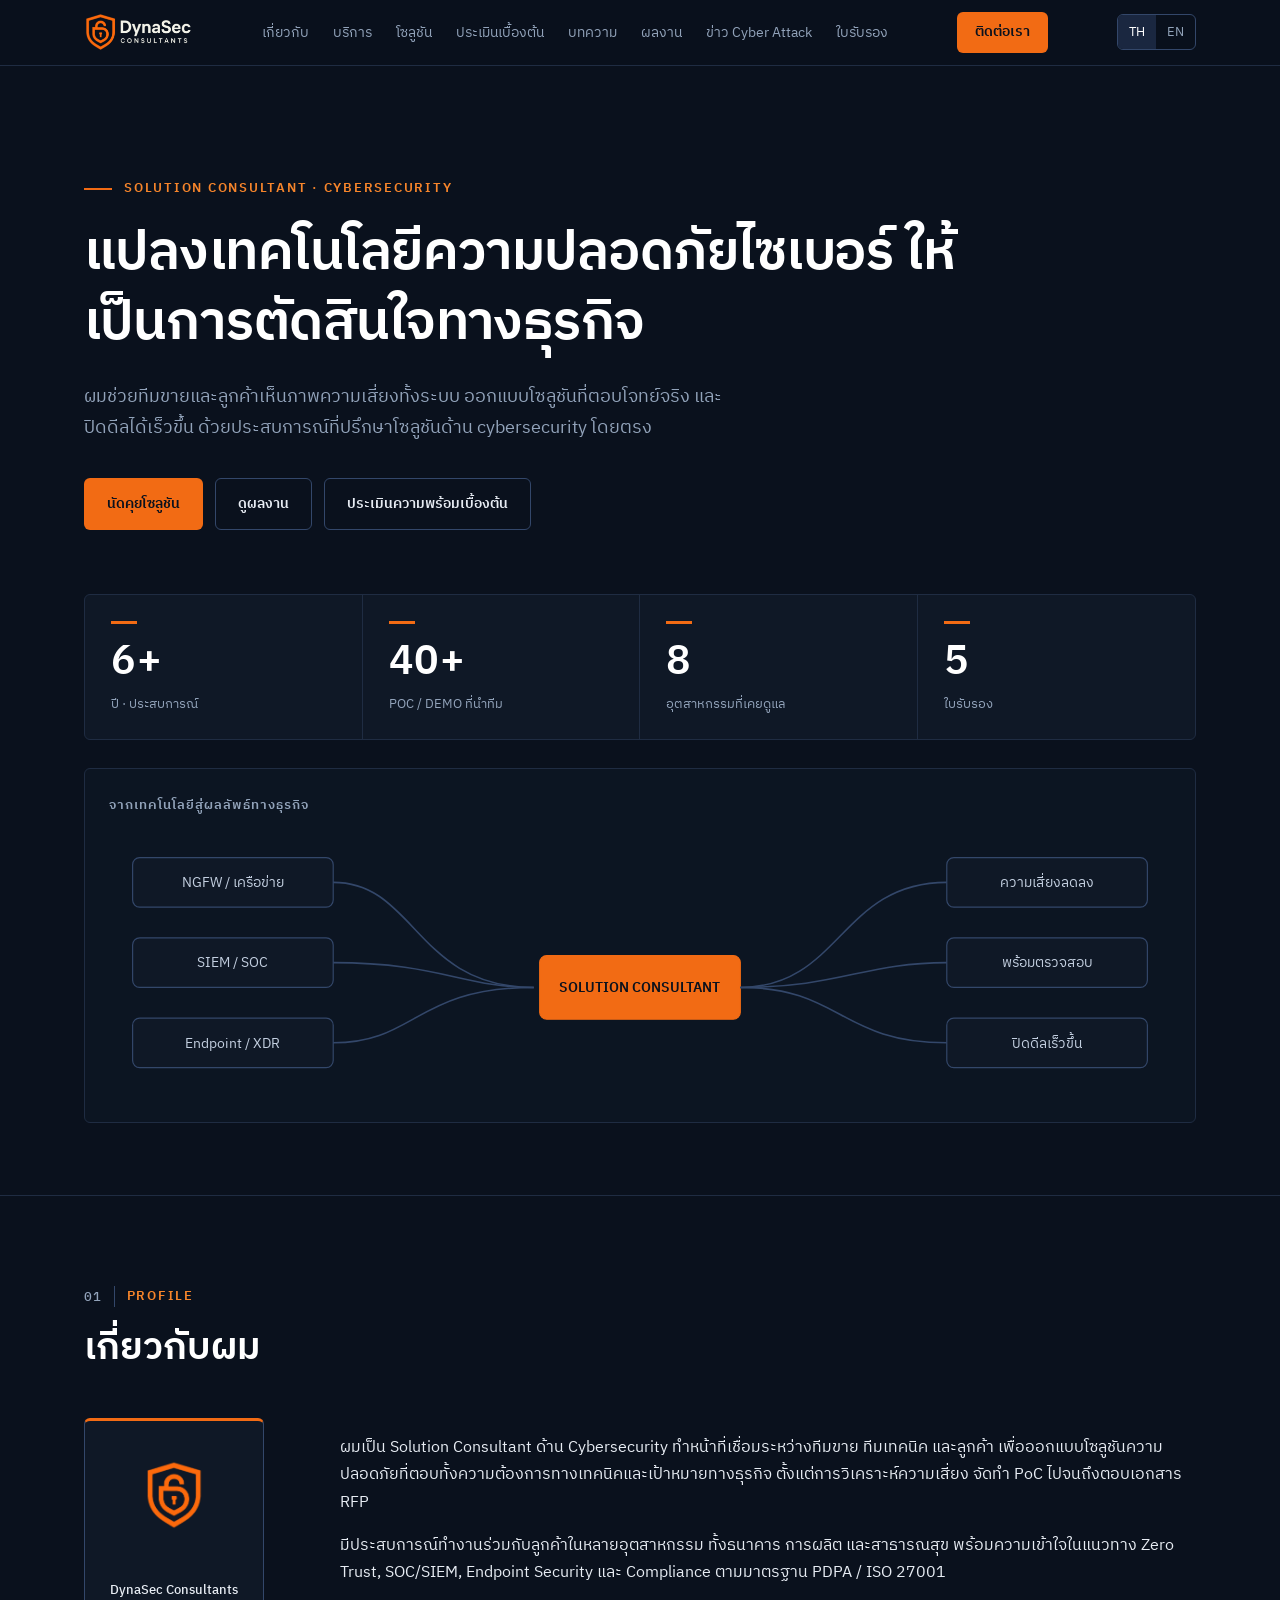
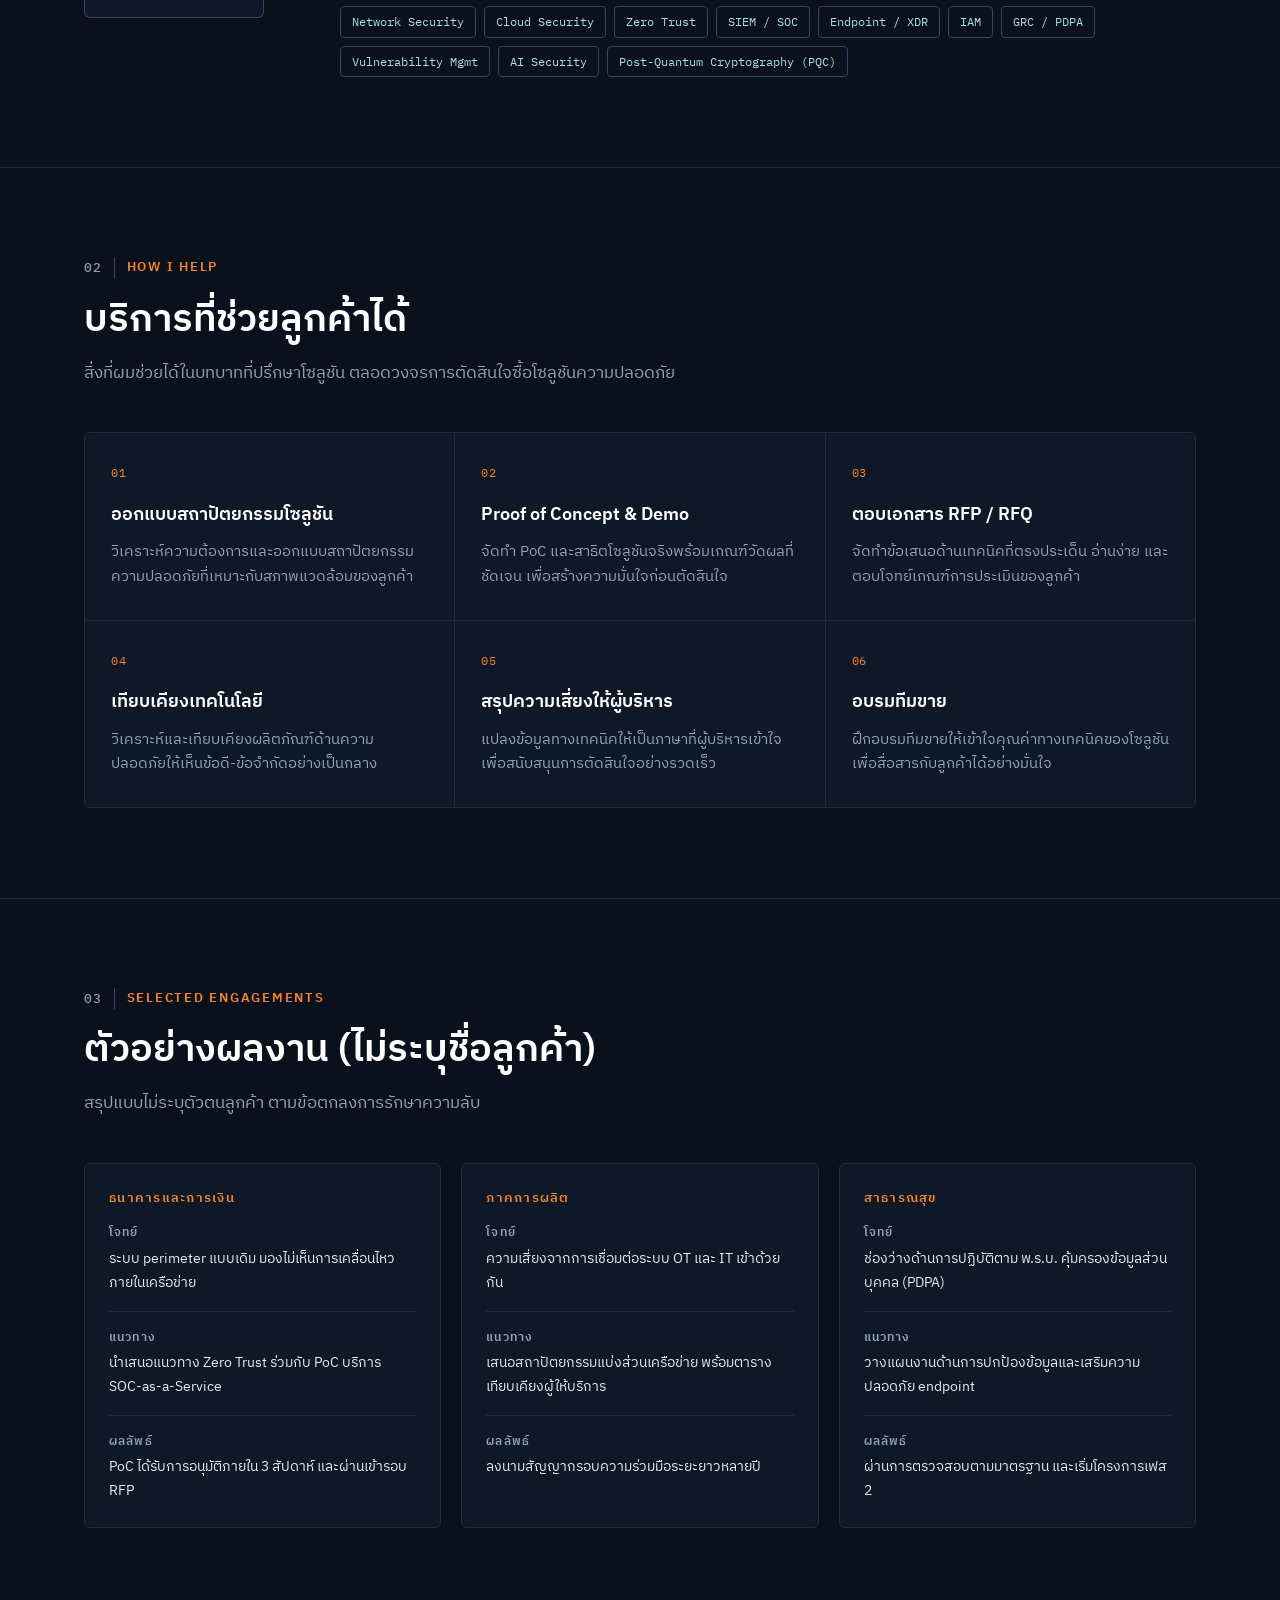
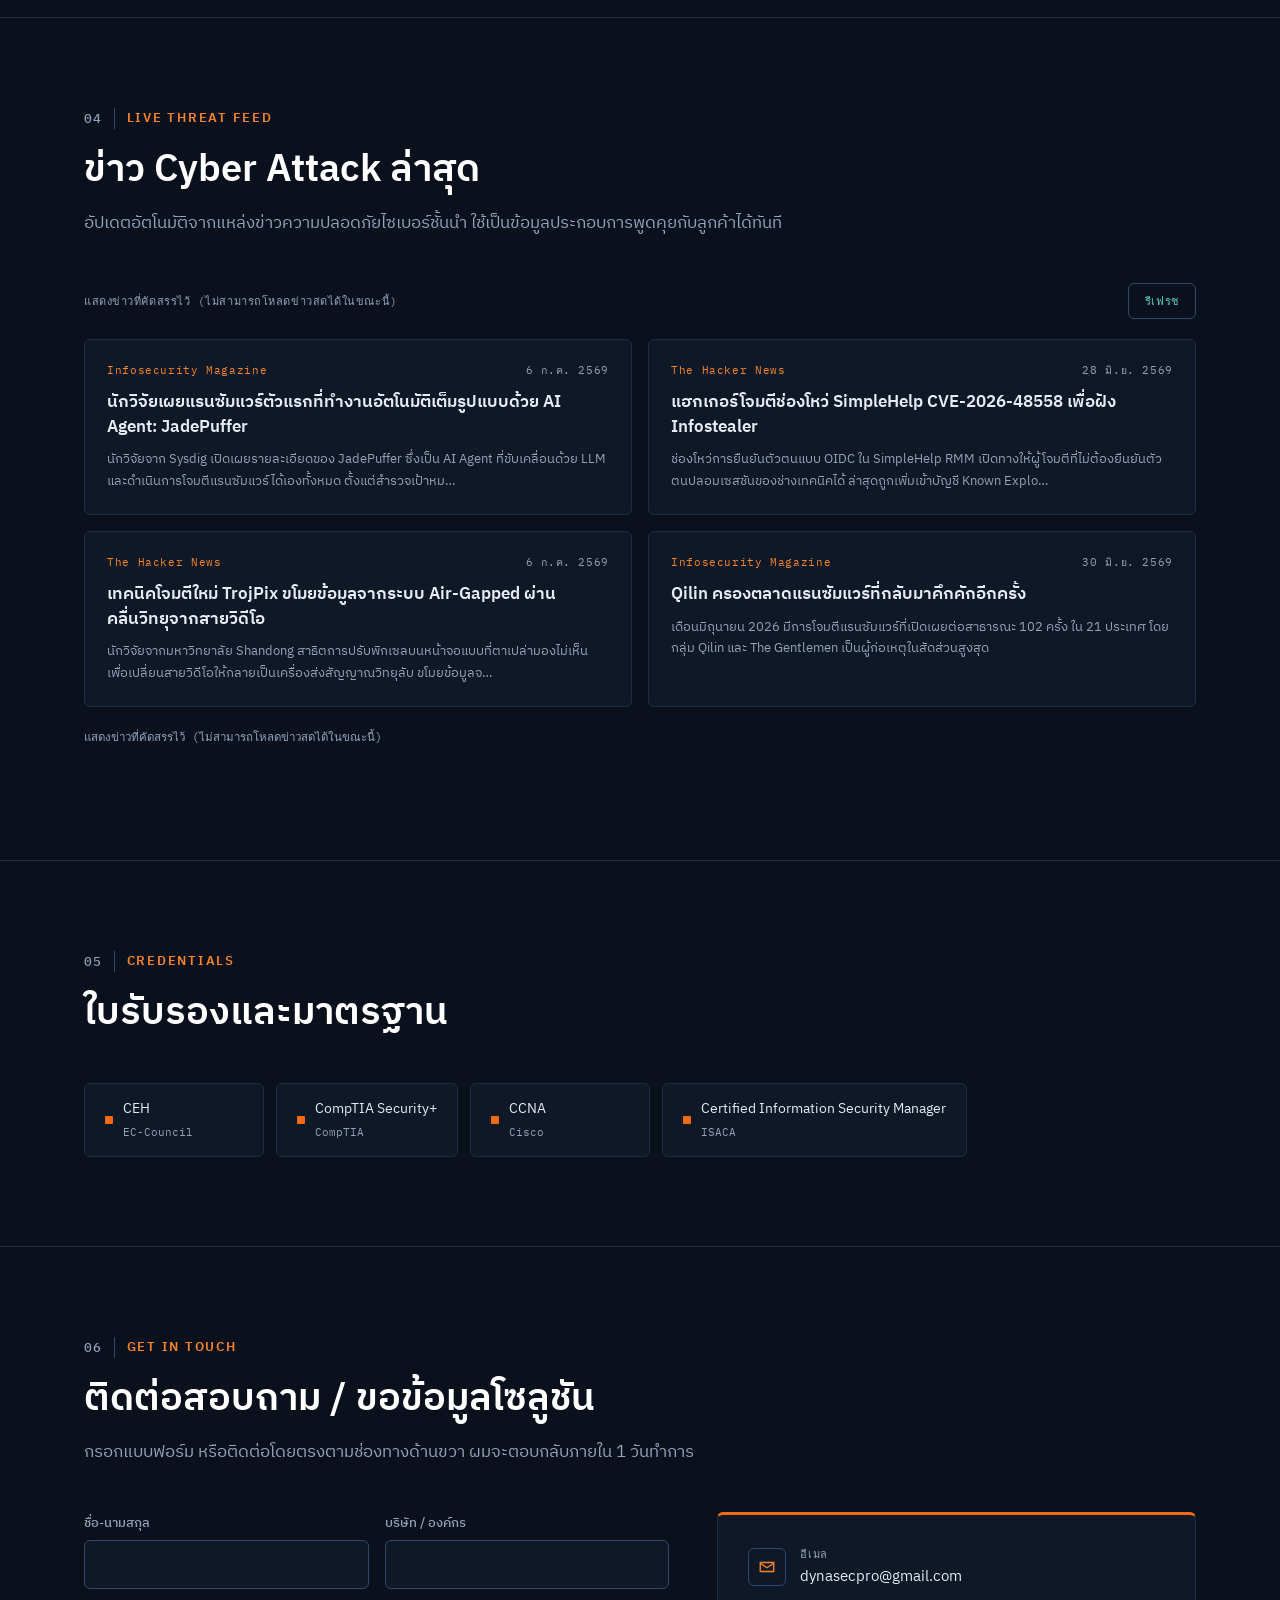
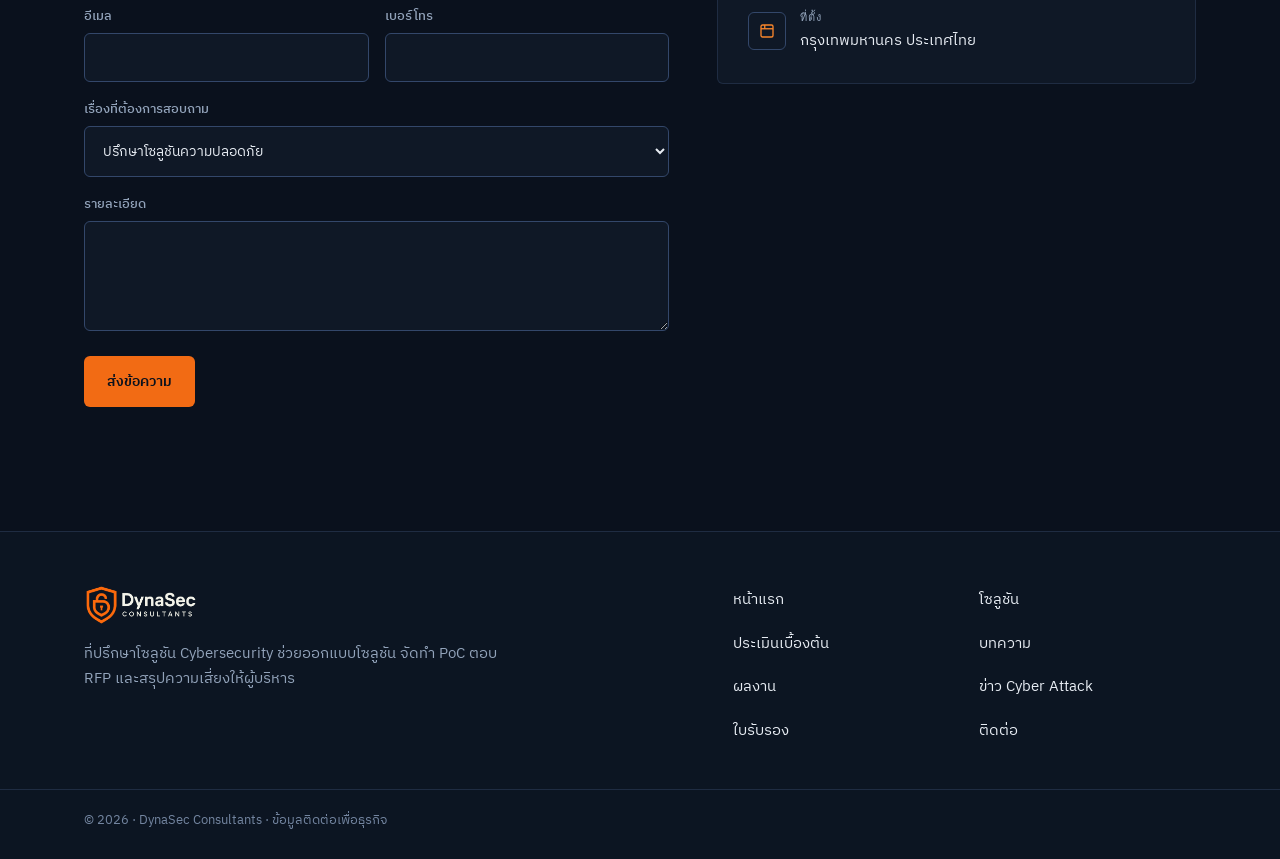
==== index.html @ 9d5ea5f2 "Design v2: restrained corporate look, IBM Plex type, structured footer, accessibility Co-Authored-By" ====
<!DOCTYPE html>
<html lang="th">
<head>
<meta charset="UTF-8">
<meta name="viewport" content="width=device-width, initial-scale=1.0">
<title>DynaSec Consultants · ที่ปรึกษาโซลูชัน Cybersecurity</title>
<meta name="description" content="ที่ปรึกษาโซลูชัน Cybersecurity ช่วยออกแบบโซลูชัน จัดทำ PoC ตอบ RFP และสรุปความเสี่ยงให้ผู้บริหาร พร้อมบทความและข่าวภัยคุกคามไซเบอร์ล่าสุด">
<meta name="google-site-verification" content="XmnTReE6u66Yyf2H8iPxOpdasmHxMQ3dCB_v-ennzVU" />
<link rel="canonical" href="https://www.dynasec.pro/">
<meta name="robots" content="index, follow, max-image-preview:large">
<meta property="og:site_name" content="DynaSec Consultants">
<meta property="og:type" content="website">
<meta property="og:title" content="DynaSec Consultants · ที่ปรึกษาโซลูชัน Cybersecurity">
<meta property="og:description" content="ที่ปรึกษาโซลูชัน Cybersecurity ช่วยออกแบบโซลูชัน จัดทำ PoC ตอบ RFP และสรุปความเสี่ยงให้ผู้บริหาร พร้อมบทความและข่าวภัยคุกคามไซเบอร์ล่าสุด">
<meta property="og:url" content="https://www.dynasec.pro/">
<meta property="og:image" content="https://www.dynasec.pro/assets/og-default.png">
<meta name="twitter:card" content="summary_large_image">
<link rel="icon" href="/favicon.ico" sizes="48x48">
<link rel="icon" href="/assets/icon-192.png" type="image/png" sizes="192x192">
<link rel="icon" href="/assets/icon-32.png" type="image/png" sizes="32x32">
<link rel="apple-touch-icon" href="/apple-touch-icon.png">
<link rel="preconnect" href="https://fonts.googleapis.com">
<link rel="preconnect" href="https://fonts.gstatic.com" crossorigin>
<link href="https://fonts.googleapis.com/css2?family=IBM+Plex+Sans+Thai:wght@400;500;600&family=IBM+Plex+Sans:wght@400;500;600&family=IBM+Plex+Mono:wght@400;500&display=swap" rel="stylesheet">
<style>
  :root{
    --bg:#0B1220;
    --panel:#121B2E;
    --panel-2:#0F1626;
    --line:#24344D;
    --text:#E8EEF5;
    --muted:#8CA0B8;
    --amber:#FFB020;
    --teal:#4FD1C5;
    --radius:10px;
    --maxw:1120px;
  }
  *{box-sizing:border-box;}
  html{scroll-behavior:smooth;}
  body{
    margin:0;
    background:var(--bg);
    color:var(--text);
    font-family:'Inter','Noto Sans Thai',sans-serif;
    line-height:1.6;
    -webkit-font-smoothing:antialiased;
  }
  h1,h2,h3,.display{
    font-family:'Space Grotesk','Noto Sans Thai',sans-serif;
    font-weight:600;
    letter-spacing:-0.01em;
    margin:0;
  }
  .mono{
    font-family:'IBM Plex Mono',monospace;
    letter-spacing:0.02em;
  }
  a{color:inherit;text-decoration:none;}
  :focus-visible{outline:2px solid var(--teal);outline-offset:3px;}
  img{max-width:100%;display:block;}

  .wrap{max-width:var(--maxw);margin:0 auto;padding:0 24px;}

  /* ---------- Header ---------- */
  header{
    position:sticky;top:0;z-index:50;
    background:rgba(11,18,32,0.85);
    backdrop-filter:blur(10px);
    border-bottom:1px solid var(--line);
  }
  .nav{
    display:flex;align-items:center;justify-content:space-between;
    padding:16px 24px;max-width:var(--maxw);margin:0 auto;
  }
  .brand{display:flex;align-items:center;gap:10px;font-size:15px;font-weight:600;}
  .brand img{height:44px;width:auto;display:block;}
  .brand-mark{
    width:28px;height:28px;border:1px solid var(--teal);border-radius:4px;
    display:flex;align-items:center;justify-content:center;
    color:var(--teal);font-family:'IBM Plex Mono',monospace;font-size:12px;
  }
  nav.links{display:flex;gap:28px;font-size:14px;color:var(--muted);}
  nav.links a:hover{color:var(--text);}
  .nav-right{display:flex;align-items:center;gap:16px;}
  .lang-toggle{
    display:flex;border:1px solid var(--line);border-radius:6px;overflow:hidden;
    font-family:'IBM Plex Mono',monospace;font-size:12px;
  }
  .lang-toggle button{
    background:transparent;border:none;color:var(--muted);padding:6px 10px;cursor:pointer;
  }
  .lang-toggle button.active{background:var(--panel);color:var(--teal);}
  .menu-btn{display:none;background:none;border:1px solid var(--line);border-radius:6px;color:var(--text);padding:6px 10px;cursor:pointer;}

  @media (max-width:760px){
    nav.links{display:none;}
    .menu-btn{display:inline-block;}
  }

  /* ---------- Hero ---------- */
  .hero{
    padding:88px 0 60px;
    border-bottom:1px solid var(--line);
    position:relative;
    overflow:hidden;
  }
  .eyebrow{
    font-family:'IBM Plex Mono',monospace;
    font-size:12px;color:var(--teal);
    letter-spacing:0.12em;
    display:flex;align-items:center;gap:8px;
    margin-bottom:18px;
  }
  .eyebrow::before{
    content:'';width:8px;height:8px;border-radius:50%;background:var(--teal);
    box-shadow:0 0 0 4px rgba(79,209,197,0.15);
  }
  .hero h1{
    font-size:clamp(30px,4.4vw,50px);
    line-height:1.15;
    max-width:820px;
  }
  .hero p.sub{
    color:var(--muted);
    max-width:620px;
    margin-top:20px;
    font-size:16px;
  }
  .hero-cta{display:flex;gap:14px;margin-top:32px;flex-wrap:wrap;}
  .btn{
    display:inline-flex;align-items:center;gap:8px;
    padding:12px 20px;border-radius:8px;font-size:14px;font-weight:600;
    cursor:pointer;border:1px solid transparent;transition:transform .15s ease, opacity .15s ease;
  }
  .btn:hover{transform:translateY(-1px);}
  .btn-primary{background:var(--amber);color:#1a1206;}
  .btn-primary:hover{opacity:0.92;}
  .btn-ghost{border:1px solid var(--line);color:var(--text);}
  .btn-ghost:hover{border-color:var(--teal);color:var(--teal);}

  /* stat readout row */
  .readout{
    display:grid;grid-template-columns:repeat(4,1fr);
    border:1px solid var(--line);border-radius:var(--radius);
    margin-top:56px;overflow:hidden;
    background:linear-gradient(180deg,var(--panel),var(--panel-2));
  }
  .readout .cell{
    padding:18px 20px;border-right:1px solid var(--line);
  }
  .readout .cell:last-child{border-right:none;}
  .readout .cell .val{
    font-family:'IBM Plex Mono',monospace;font-size:22px;color:var(--teal);font-weight:500;
  }
  .readout .cell .lbl{
    font-family:'IBM Plex Mono',monospace;font-size:11px;color:var(--muted);
    letter-spacing:0.08em;margin-top:4px;
  }
  @media (max-width:700px){
    .readout{grid-template-columns:repeat(2,1fr);}
    .readout .cell:nth-child(2){border-right:none;}
  }

  /* bridge diagram */
  .diagram{
    margin-top:64px;border:1px solid var(--line);border-radius:var(--radius);
    background:var(--panel-2);padding:28px 20px;
  }
  .diagram-title{
    font-family:'IBM Plex Mono',monospace;font-size:11px;color:var(--muted);
    letter-spacing:0.1em;margin-bottom:18px;
  }
  svg.bridge{width:100%;height:auto;display:block;}
  .node-label{font-family:'IBM Plex Mono',monospace;font-size:10.5px;fill:var(--muted);}
  .node-label.center{fill:#1a1206;font-weight:600;}
  .node-box{fill:var(--panel);stroke:var(--line);stroke-width:1;rx:6;}
  .node-box.center{fill:var(--amber);stroke:var(--amber);}
  .link-line{stroke:var(--line);stroke-width:1.4;fill:none;}
  .pulse-path{stroke:none;fill:none;}
  .pulse-dot{fill:var(--teal);}
  @media (prefers-reduced-motion: reduce){
    .pulse-dot{display:none;}
  }

  /* ---------- Sections ---------- */
  section{padding:80px 0;border-bottom:1px solid var(--line);}
  .section-head{margin-bottom:44px;max-width:640px;}
  .section-head .eyebrow{margin-bottom:10px;}
  .section-head h2{font-size:clamp(24px,3vw,32px);}
  .section-head p{color:var(--muted);margin-top:12px;font-size:15px;}

  /* about */
  .about-grid{display:grid;grid-template-columns:200px 1fr;gap:48px;align-items:start;}
  .avatar{
    width:160px;height:160px;border-radius:12px;border:1px solid var(--line);
    background:var(--panel);display:flex;align-items:center;justify-content:center;
    font-family:'IBM Plex Mono',monospace;color:var(--teal);font-size:13px;text-align:center;
  }
  .tags{display:flex;flex-wrap:wrap;gap:8px;margin-top:20px;}
  .tag{
    font-family:'IBM Plex Mono',monospace;font-size:11.5px;color:var(--teal);
    border:1px solid var(--line);border-radius:20px;padding:5px 12px;
  }
  @media (max-width:700px){.about-grid{grid-template-columns:1fr;}}

  /* services */
  .services-grid{display:grid;grid-template-columns:repeat(3,1fr);gap:1px;border:1px solid var(--line);border-radius:var(--radius);overflow:hidden;background:var(--line);}
  .service{background:var(--panel-2);padding:26px 22px;}
  .service .idx{font-family:'IBM Plex Mono',monospace;font-size:11px;color:var(--muted);margin-bottom:14px;}
  .service h3{font-size:16px;margin-bottom:8px;}
  .service p{color:var(--muted);font-size:14px;margin:0;}
  @media (max-width:900px){.services-grid{grid-template-columns:repeat(2,1fr);}}
  @media (max-width:600px){.services-grid{grid-template-columns:1fr;}}

  /* case studies */
  .case-grid{display:grid;grid-template-columns:repeat(3,1fr);gap:20px;}
  .case-card{border:1px solid var(--line);border-radius:var(--radius);padding:24px;background:var(--panel);display:flex;flex-direction:column;gap:14px;}
  .case-card .industry{font-family:'IBM Plex Mono',monospace;font-size:11px;color:var(--amber);letter-spacing:0.08em;}
  .case-card .field{}
  .case-card .field .k{font-size:11px;color:var(--muted);text-transform:uppercase;letter-spacing:0.06em;margin-bottom:4px;}
  .case-card .field .v{font-size:14px;}
  .case-card hr{border:none;border-top:1px solid var(--line);margin:2px 0;}
  @media (max-width:900px){.case-grid{grid-template-columns:1fr;}}

  /* latest articles (prerendered from content/blog.json) */
  .latest-grid{display:grid;grid-template-columns:repeat(3,1fr);gap:20px;}
  .latest-card{position:relative;border:1px solid var(--line);border-radius:var(--radius);padding:24px;background:var(--panel);display:flex;flex-direction:column;gap:10px;}
  .latest-card:hover{border-color:var(--teal);}
  .latest-card time{font-family:'IBM Plex Mono',monospace;font-size:11px;color:var(--muted);}
  .latest-card h3{font-size:16px;line-height:1.4;}
  .latest-card .card-link::after{content:'';position:absolute;inset:0;}
  .latest-card p{color:var(--muted);font-size:13.5px;margin:0;}
  .latest-all{display:inline-block;margin-top:24px;font-family:'IBM Plex Mono',monospace;font-size:12px;color:var(--amber);}
  .lt-en{display:none;}
  html[lang="en"] .lt-th{display:none;}
  html[lang="en"] .latest-grid.lt-en{display:grid;}
  html[lang="en"] a.latest-all.lt-en{display:inline-block;}
  @media (max-width:900px){.latest-grid{grid-template-columns:1fr;}}

  /* cyber attack news */
  .news-meta{display:flex;align-items:center;justify-content:space-between;gap:12px;margin-bottom:20px;flex-wrap:wrap;}
  .news-updated{font-family:'IBM Plex Mono',monospace;font-size:11px;color:var(--muted);letter-spacing:0.05em;}
  .news-refresh{background:transparent;border:1px solid var(--line);color:var(--teal);border-radius:6px;padding:7px 14px;font-family:'IBM Plex Mono',monospace;font-size:11px;letter-spacing:0.06em;cursor:pointer;}
  .news-refresh:hover{border-color:var(--teal);}
  .news-grid{display:grid;grid-template-columns:repeat(2,1fr);gap:16px;}
  .news-card{border:1px solid var(--line);border-radius:var(--radius);padding:22px;background:var(--panel);display:flex;flex-direction:column;gap:10px;}
  .news-card .src{display:flex;align-items:baseline;justify-content:space-between;gap:10px;font-family:'IBM Plex Mono',monospace;font-size:10.5px;letter-spacing:0.06em;}
  .news-card .src .name{color:var(--amber);}
  .news-card .src .date{color:var(--muted);flex:none;}
  .news-card h3{font-size:15px;line-height:1.4;font-weight:600;}
  .news-card h3 a{color:var(--text);}
  .news-card h3 a:hover{color:var(--teal);}
  .news-card p{color:var(--muted);font-size:13px;margin:0;}
  .news-fallback-note{grid-column:1 / -1;font-family:'IBM Plex Mono',monospace;font-size:11.5px;color:var(--muted);padding-top:4px;}
  @media (max-width:700px){.news-grid{grid-template-columns:1fr;}}
  .news-pager{display:flex;gap:8px;justify-content:center;margin-top:24px;flex-wrap:wrap;}
  .news-page-btn{
    font-family:'IBM Plex Mono',monospace;font-size:12px;color:var(--muted);
    background:transparent;border:1px solid var(--line);border-radius:6px;
    width:32px;height:32px;cursor:pointer;
  }
  .news-page-btn:hover{border-color:var(--teal);color:var(--teal);}
  .news-page-btn.active{background:var(--amber);color:#1a1206;border-color:var(--amber);font-weight:600;}

  /* certifications */
  .cert-row{display:flex;flex-wrap:wrap;gap:12px;}
  .cert{
    display:flex;align-items:center;gap:10px;border:1px solid var(--line);border-radius:8px;
    padding:12px 16px;background:var(--panel);min-width:180px;
  }
  .cert .dot{width:8px;height:8px;border-radius:50%;background:var(--teal);flex:none;}
  .cert .name{font-size:13.5px;}
  .cert .name small{display:block;color:var(--muted);font-size:11px;font-family:'IBM Plex Mono',monospace;margin-top:2px;}

  /* contact */
  .contact-grid{display:grid;grid-template-columns:1.1fr 0.9fr;gap:48px;}
  form{display:flex;flex-direction:column;gap:16px;}
  .field-row{display:grid;grid-template-columns:1fr 1fr;gap:16px;}
  label{font-size:12.5px;color:var(--muted);margin-bottom:6px;display:block;font-family:'IBM Plex Mono',monospace;letter-spacing:0.04em;}
  input,select,textarea{
    width:100%;background:var(--panel);border:1px solid var(--line);border-radius:8px;
    color:var(--text);padding:11px 12px;font-family:'Inter','Noto Sans Thai',sans-serif;font-size:14px;
  }
  textarea{resize:vertical;min-height:110px;}
  input:focus,select:focus,textarea:focus{border-color:var(--teal);}
  .form-status{font-size:13px;color:var(--teal);min-height:18px;font-family:'IBM Plex Mono',monospace;}

  .direct-box{border:1px solid var(--line);border-radius:var(--radius);padding:26px;background:var(--panel);display:flex;flex-direction:column;gap:18px;}
  .direct-item{display:flex;align-items:center;gap:14px;}
  .direct-item .ic{
    width:38px;height:38px;border-radius:8px;border:1px solid var(--line);
    display:flex;align-items:center;justify-content:center;color:var(--teal);flex:none;
  }
  .direct-item .txt .k{font-size:11px;color:var(--muted);font-family:'IBM Plex Mono',monospace;letter-spacing:0.06em;}
  .direct-item .txt .v{font-size:14.5px;margin-top:2px;}
  @media (max-width:800px){.contact-grid{grid-template-columns:1fr;}.field-row{grid-template-columns:1fr;}}

  footer{padding:32px 0;text-align:center;color:var(--muted);font-size:13px;font-family:'IBM Plex Mono',monospace;}
</style>
<link rel="stylesheet" href="/assets/modern.css">
<script src="/assets/modern.js" defer></script>
<!--ssr:jsonld--><!--/ssr:jsonld-->
</head>
<body>

<header>
  <div class="nav">
    <a class="brand" href="/" aria-label="DynaSec Consultants"><img src="/assets/logo-full.png" alt="DynaSec Consultants" width="120" height="44"></a>
    <nav class="links">
      <a href="#about" data-i18n="navAbout">เกี่ยวกับ</a>
      <a href="#services" data-i18n="navServices">บริการ</a>
      <a href="solutions.html" data-i18n="navSolutions">โซลูชัน</a>
      <a href="/assessment.html" data-i18n="navAssessment">ประเมินเบื้องต้น</a>
      <a href="/blog" data-i18n="navBlog">บทความ</a>
      <a href="#cases" data-i18n="navCases">ผลงาน</a>
      <a href="#news" data-i18n="navNews">ข่าว Cyber Attack</a>
      <a href="#certs" data-i18n="navCerts">ใบรับรอง</a>
      <a href="#contact" data-i18n="navContact">ติดต่อ</a>
    </nav>
    <div class="nav-right">
      <div class="lang-toggle">
        <button id="btn-th" onclick="setLang('th')" class="active">TH</button>
        <button id="btn-en" onclick="setLang('en')">EN</button>
      </div>
    </div>
  </div>
</header>

<main>
<section class="hero">
  <div class="wrap">
    <div class="eyebrow" data-i18n="heroEyebrow">SOLUTION CONSULTANT · CYBERSECURITY</div>
    <h1 data-i18n="heroTitle">แปลงเทคโนโลยีความปลอดภัยไซเบอร์ ให้เป็นการตัดสินใจทางธุรกิจ</h1>
    <p class="sub" data-i18n="heroSub">ผมช่วยทีมขายและลูกค้าเห็นภาพความเสี่ยงทั้งระบบ ออกแบบโซลูชันที่ตอบโจทย์จริง และปิดดีลได้เร็วขึ้น ด้วยประสบการณ์ที่ปรึกษาโซลูชันด้าน cybersecurity โดยตรง</p>
    <div class="hero-cta">
      <a href="#contact" class="btn btn-primary" data-i18n="ctaPrimary">นัดคุยโซลูชัน</a>
      <a href="#cases" class="btn btn-ghost" data-i18n="ctaGhost">ดูผลงาน</a>
      <a href="/assessment.html" class="btn btn-ghost" data-i18n="ctaAssess">ประเมินความพร้อมเบื้องต้น</a>
    </div>

    <div class="readout">
      <div class="cell"><div class="val mono">6+</div><div class="lbl" data-i18n="stat1">YEARS · EXPERIENCE</div></div>
      <div class="cell"><div class="val mono">40+</div><div class="lbl" data-i18n="stat2">POC / DEMO LED</div></div>
      <div class="cell"><div class="val mono">8</div><div class="lbl" data-i18n="stat3">INDUSTRIES COVERED</div></div>
      <div class="cell"><div class="val mono">5</div><div class="lbl" data-i18n="stat4">CERTIFICATIONS</div></div>
    </div>

    <div class="diagram">
      <div class="diagram-title" data-i18n="diagramTitle">From technology to business outcomes</div>
      <svg class="bridge" viewBox="0 0 900 222" xmlns="http://www.w3.org/2000/svg">
        <!-- left nodes -->
        <g>
          <rect class="node-box" x="20" y="20" width="170" height="42" rx="6"></rect>
          <text class="node-label" x="105" y="45" text-anchor="middle" data-i18n="nodeL1">NGFW / Network</text>

          <rect class="node-box" x="20" y="88" width="170" height="42" rx="6"></rect>
          <text class="node-label" x="105" y="113" text-anchor="middle" data-i18n="nodeL2">SIEM / SOC</text>

          <rect class="node-box" x="20" y="156" width="170" height="42" rx="6"></rect>
          <text class="node-label" x="105" y="181" text-anchor="middle" data-i18n="nodeL3">Endpoint / XDR</text>

          <rect class="node-box" x="20" y="224" width="170" height="12" rx="6" style="display:none"></rect>
        </g>

        <!-- connecting lines to center -->
        <path class="link-line" d="M190,41 C260,41 260,130 360,130"></path>
        <path class="link-line" d="M190,109 C280,109 300,130 360,130"></path>
        <path class="link-line" d="M190,177 C260,177 260,130 360,130"></path>

        <!-- center node -->
        <rect class="node-box center" x="365" y="103" width="170" height="54" rx="8"></rect>
        <text class="node-label center" x="450" y="134" text-anchor="middle" font-weight="600" data-i18n="nodeCenter">SOLUTION CONSULTANT</text>

        <!-- connecting lines to right -->
        <path class="link-line" d="M535,130 C620,130 620,41 710,41"></path>
        <path class="link-line" d="M535,130 C620,130 640,109 710,109"></path>
        <path class="link-line" d="M535,130 C620,130 620,177 710,177"></path>

        <!-- right nodes -->
        <g>
          <rect class="node-box" x="710" y="20" width="170" height="42" rx="6"></rect>
          <text class="node-label" x="795" y="45" text-anchor="middle" data-i18n="nodeR1">Risk Reduced</text>

          <rect class="node-box" x="710" y="88" width="170" height="42" rx="6"></rect>
          <text class="node-label" x="795" y="113" text-anchor="middle" data-i18n="nodeR2">Compliance Ready</text>

          <rect class="node-box" x="710" y="156" width="170" height="42" rx="6"></rect>
          <text class="node-label" x="795" y="181" text-anchor="middle" data-i18n="nodeR3">Faster Deal Close</text>
        </g>

        <!-- animated pulse dot travelling left -> center -> right -->
        <circle class="pulse-dot" r="4">
          <animateMotion dur="4.5s" repeatCount="indefinite"
            path="M190,109 C280,109 300,130 360,130 L535,130 C620,130 640,109 710,109" />
        </circle>
      </svg>
    </div>
  </div>
</section>

<section id="about">
  <div class="wrap">
    <div class="section-head">
      <div class="eyebrow" data-i18n="aboutEyebrow">PROFILE</div>
      <h2 data-i18n="aboutTitle">เกี่ยวกับผม</h2>
    </div>
    <div class="about-grid">
      <div class="avatar" id="about-avatar"><!--ssr:avatar-->Anurak<br>Solution Consultant<!--/ssr:avatar--></div>
      <div>
        <p id="about-bio1"><!--ssr:bio1-->ผมเป็น Solution Consultant ด้าน Cybersecurity ทำหน้าที่เชื่อมระหว่างทีมขาย ทีมเทคนิค และลูกค้า เพื่อออกแบบโซลูชันความปลอดภัยที่ตอบทั้งความต้องการทางเทคนิคและเป้าหมายทางธุรกิจ ตั้งแต่การวิเคราะห์ความเสี่ยง จัดทำ PoC ไปจนถึงตอบเอกสาร RFP<!--/ssr:bio1--></p>
        <p id="about-bio2" style="margin-top:14px;"><!--ssr:bio2-->มีประสบการณ์ทำงานร่วมกับลูกค้าในหลายอุตสาหกรรม ทั้งธนาคาร การผลิต และสาธารณสุข พร้อมความเข้าใจในแนวทาง Zero Trust, SOC/SIEM, Endpoint Security และ Compliance ตามมาตรฐาน PDPA / ISO 27001<!--/ssr:bio2--></p>
        <div class="tags" id="about-tags"><!--ssr:tags-->
          <span class="tag">Network Security</span>
          <span class="tag">Cloud Security</span>
          <span class="tag">Zero Trust</span>
          <span class="tag">SIEM / SOC</span>
          <span class="tag">Endpoint / XDR</span>
          <span class="tag">IAM</span>
          <span class="tag">GRC / PDPA</span>
          <span class="tag">Vulnerability Mgmt</span><!--/ssr:tags-->
        </div>
      </div>
    </div>
  </div>
</section>

<section id="services">
  <div class="wrap">
    <div class="section-head">
      <div class="eyebrow" data-i18n="servicesEyebrow">HOW I HELP</div>
      <h2 data-i18n="servicesTitle">บริการที่ช่วยลูกค้าได้</h2>
      <p data-i18n="servicesSub">สิ่งที่ผมช่วยได้ในบทบาทที่ปรึกษาโซลูชัน ตลอดวงจรการตัดสินใจซื้อโซลูชันความปลอดภัย</p>
    </div>
    <div class="services-grid">
      <div class="service">
        <div class="idx mono">01</div>
        <h3 data-i18n="svc1Title">ออกแบบสถาปัตยกรรมโซลูชัน</h3>
        <p data-i18n="svc1Body">วิเคราะห์ความต้องการและออกแบบสถาปัตยกรรมความปลอดภัยที่เหมาะกับสภาพแวดล้อมของลูกค้า</p>
      </div>
      <div class="service">
        <div class="idx mono">02</div>
        <h3 data-i18n="svc2Title">Proof of Concept &amp; Demo</h3>
        <p data-i18n="svc2Body">จัดทำ PoC และสาธิตโซลูชันจริงพร้อมเกณฑ์วัดผลที่ชัดเจน เพื่อสร้างความมั่นใจก่อนตัดสินใจ</p>
      </div>
      <div class="service">
        <div class="idx mono">03</div>
        <h3 data-i18n="svc3Title">ตอบเอกสาร RFP / RFQ</h3>
        <p data-i18n="svc3Body">จัดทำข้อเสนอด้านเทคนิคที่ตรงประเด็น อ่านง่าย และตอบโจทย์เกณฑ์การประเมินของลูกค้า</p>
      </div>
      <div class="service">
        <div class="idx mono">04</div>
        <h3 data-i18n="svc4Title">เทียบเคียงเทคโนโลยี</h3>
        <p data-i18n="svc4Body">วิเคราะห์และเทียบเคียงผลิตภัณฑ์ด้านความปลอดภัยให้เห็นข้อดี-ข้อจำกัดอย่างเป็นกลาง</p>
      </div>
      <div class="service">
        <div class="idx mono">05</div>
        <h3 data-i18n="svc5Title">สรุปความเสี่ยงให้ผู้บริหาร</h3>
        <p data-i18n="svc5Body">แปลงข้อมูลทางเทคนิคให้เป็นภาษาที่ผู้บริหารเข้าใจ เพื่อสนับสนุนการตัดสินใจอย่างรวดเร็ว</p>
      </div>
      <div class="service">
        <div class="idx mono">06</div>
        <h3 data-i18n="svc6Title">อบรมทีมขาย</h3>
        <p data-i18n="svc6Body">ฝึกอบรมทีมขายให้เข้าใจคุณค่าทางเทคนิคของโซลูชัน เพื่อสื่อสารกับลูกค้าได้อย่างมั่นใจ</p>
      </div>
    </div>
  </div>
</section>

<section id="cases">
  <div class="wrap">
    <div class="section-head">
      <div class="eyebrow" data-i18n="casesEyebrow">SELECTED ENGAGEMENTS</div>
      <h2 data-i18n="casesTitle">ตัวอย่างผลงาน (ไม่ระบุชื่อลูกค้า)</h2>
      <p data-i18n="casesSub">สรุปแบบไม่ระบุตัวตนลูกค้า ตามข้อตกลงการรักษาความลับ</p>
    </div>
    <div class="case-grid" id="case-grid"><!--ssr:cases--><!--/ssr:cases--></div>
  </div>
</section>

<section id="latest" hidden>
  <div class="wrap">
    <div class="section-head">
      <div class="eyebrow" data-i18n="latestEyebrow">LATEST ARTICLES</div>
      <h2 data-i18n="latestTitle">บทความล่าสุดด้าน Cybersecurity</h2>
      <p data-i18n="latestSub">ความรู้และแนวทางปฏิบัติที่เขียนให้เข้าใจง่าย ทั้งสำหรับทีมเทคนิคและผู้บริหาร</p>
    </div>
    <div class="latest-grid lt-th"><!--ssr:latest-th--><!--/ssr:latest-th--></div>
    <div class="latest-grid lt-en"><!--ssr:latest-en--><!--/ssr:latest-en--></div>
    <a class="latest-all lt-th" href="/blog">ดูบทความทั้งหมด →</a>
    <a class="latest-all lt-en" href="/en/blog">See all articles →</a>
  </div>
</section>

<section id="news">
  <div class="wrap">
    <div class="section-head">
      <div class="eyebrow" data-i18n="newsEyebrow">LIVE THREAT FEED</div>
      <h2 data-i18n="newsTitle">ข่าว Cyber Attack ล่าสุด</h2>
      <p data-i18n="newsSub">อัปเดตอัตโนมัติจากแหล่งข่าวความปลอดภัยไซเบอร์ชั้นนำ ใช้เป็นข้อมูลประกอบการพูดคุยกับลูกค้าได้ทันที</p>
    </div>
    <div class="news-meta">
      <span class="news-updated" id="news-updated"></span>
      <button type="button" class="news-refresh" id="news-refresh" data-i18n="newsRefresh">รีเฟรช</button>
    </div>
    <div class="news-grid" id="news-grid"></div>
    <div class="news-pager" id="news-pager"></div>
  </div>
</section>

<section id="certs">
  <div class="wrap">
    <div class="section-head">
      <div class="eyebrow" data-i18n="certsEyebrow">CREDENTIALS</div>
      <h2 data-i18n="certsTitle">ใบรับรองและมาตรฐาน</h2>
    </div>
    <div class="cert-row" id="cert-grid"><!--ssr:certs--><!--/ssr:certs--></div>
  </div>
</section>

<section id="contact" style="border-bottom:none;">
  <div class="wrap">
    <div class="section-head">
      <div class="eyebrow" data-i18n="contactEyebrow">GET IN TOUCH</div>
      <h2 data-i18n="contactTitle">ติดต่อสอบถาม / ขอข้อมูลโซลูชัน</h2>
      <p data-i18n="contactSub">กรอกแบบฟอร์ม หรือติดต่อโดยตรงตามช่องทางด้านขวา ผมจะตอบกลับภายใน 1 วันทำการ</p>
    </div>
    <div class="contact-grid">
      <form id="contact-form">
        <div class="field-row">
          <div>
            <label data-i18n="lblName">ชื่อ-นามสกุล</label>
            <input type="text" id="f-name" required>
          </div>
          <div>
            <label data-i18n="lblCompany">บริษัท / องค์กร</label>
            <input type="text" id="f-company">
          </div>
        </div>
        <div class="field-row">
          <div>
            <label data-i18n="lblEmail">อีเมล</label>
            <input type="email" id="f-email" required>
          </div>
          <div>
            <label data-i18n="lblPhone">เบอร์โทร</label>
            <input type="tel" id="f-phone">
          </div>
        </div>
        <div>
          <label data-i18n="lblTopic">เรื่องที่ต้องการสอบถาม</label>
          <select id="f-topic">
            <option data-i18n="topic1">ปรึกษาโซลูชันความปลอดภัย</option>
            <option data-i18n="topic2">ขอ PoC / Demo</option>
            <option data-i18n="topic3">สนับสนุนเอกสาร RFP</option>
            <option data-i18n="topic4">ความร่วมมือทางธุรกิจ</option>
            <option data-i18n="topic5">อื่น ๆ</option>
          </select>
        </div>
        <div>
          <label data-i18n="lblMessage">รายละเอียด</label>
          <textarea id="f-message" required></textarea>
        </div>
        <button type="submit" class="btn btn-primary" style="align-self:flex-start;" data-i18n="btnSend">ส่งข้อความ</button>
        <div class="form-status" id="form-status"></div>
      </form>

      <div class="direct-box">
        <div class="direct-item">
          <div class="ic">
            <svg width="18" height="18" viewBox="0 0 24 24" fill="none" stroke="currentColor" stroke-width="1.8"><path d="M3 6h18v12H3z"/><path d="M3 7l9 6 9-6"/></svg>
          </div>
          <div class="txt">
            <div class="k" data-i18n="kEmail">EMAIL</div>
            <div class="v" id="contact-email"><!--ssr:email-->dynasecpro@gmail.com<!--/ssr:email--></div>
          </div>
        </div>
        <div class="direct-item">
          <div class="ic">
            <svg width="18" height="18" viewBox="0 0 24 24" fill="none" stroke="currentColor" stroke-width="1.8"><rect x="4" y="4" width="16" height="16" rx="2"/><path d="M4 9h16"/><path d="M9 4v5"/></svg>
          </div>
          <div class="txt">
            <div class="k" data-i18n="kLocation">LOCATION</div>
            <div class="v" id="contact-location"><!--ssr:location-->กรุงเทพมหานคร ประเทศไทย<!--/ssr:location--></div>
          </div>
        </div>
      </div>
    </div>
  </div>
</section>

</main>

<footer>
  <div class="wrap foot-main">
    <div class="foot-brand">
      <img src="/assets/logo-full.png" alt="DynaSec Consultants" width="130" height="48" loading="lazy">
      <p><span class="t-th">ที่ปรึกษาโซลูชัน Cybersecurity ช่วยออกแบบโซลูชัน จัดทำ PoC ตอบ RFP และสรุปความเสี่ยงให้ผู้บริหาร</span><span class="t-en">Cybersecurity solution consulting: solution design, PoC delivery, RFP responses and executive risk summaries.</span></p>
    </div>
    <nav class="foot-nav" aria-label="Footer">
      <a class="t-th" href="/">หน้าแรก</a><a class="t-en" href="/">Home</a>
      <a class="t-th" href="/solutions.html">โซลูชัน</a><a class="t-en" href="/solutions.html">Solutions</a>
      <a class="t-th" href="/assessment.html">ประเมินเบื้องต้น</a><a class="t-en" href="/assessment.html">Self-assessment</a>
      <a class="t-th" href="/blog">บทความ</a><a class="t-en" href="/en/blog">Blog</a>
      <a class="t-th" href="/#cases">ผลงาน</a><a class="t-en" href="/#cases">Case studies</a>
      <a class="t-th" href="/#news">ข่าว Cyber Attack</a><a class="t-en" href="/#news">Cyber news</a>
      <a class="t-th" href="/#certs">ใบรับรอง</a><a class="t-en" href="/#certs">Certifications</a>
      <a class="t-th" href="/#contact">ติดต่อ</a><a class="t-en" href="/#contact">Contact</a>
    </nav>
  </div>
  <div class="foot-note"><div class="wrap"><span data-i18n="footerText">© 2026 · DynaSec Consultants · ข้อมูลติดต่อเพื่อธุรกิจ</span></div></div>
</footer>

<script>
const translations = {
  th: {
    brandName: "Anurak",
    navAbout: "เกี่ยวกับ", navServices: "บริการ", navSolutions: "โซลูชัน", navAssessment: "ประเมินเบื้องต้น", navBlog: "บทความ", navCases: "ผลงาน", navCerts: "ใบรับรอง", navContact: "ติดต่อ",
    heroEyebrow: "SOLUTION CONSULTANT · CYBERSECURITY",
    heroTitle: "แปลงเทคโนโลยีความปลอดภัยไซเบอร์ ให้เป็นการตัดสินใจทางธุรกิจ",
    heroSub: "ผมช่วยทีมขายและลูกค้าเห็นภาพความเสี่ยงทั้งระบบ ออกแบบโซลูชันที่ตอบโจทย์จริง และปิดดีลได้เร็วขึ้น ด้วยประสบการณ์ที่ปรึกษาโซลูชันด้าน cybersecurity โดยตรง",
    ctaPrimary: "นัดคุยโซลูชัน", ctaGhost: "ดูผลงาน", ctaAssess: "ประเมินความพร้อมเบื้องต้น",
    stat1: "ปี · ประสบการณ์", stat2: "POC / DEMO ที่นำทีม", stat3: "อุตสาหกรรมที่เคยดูแล", stat4: "ใบรับรอง",
    diagramTitle: "จากเทคโนโลยีสู่ผลลัพธ์ทางธุรกิจ",
    nodeL1: "NGFW / เครือข่าย", nodeL2: "SIEM / SOC", nodeL3: "Endpoint / XDR",
    nodeCenter: "SOLUTION CONSULTANT",
    nodeR1: "ความเสี่ยงลดลง", nodeR2: "พร้อมตรวจสอบ", nodeR3: "ปิดดีลเร็วขึ้น",
    aboutEyebrow: "PROFILE", aboutTitle: "เกี่ยวกับผม",
    servicesEyebrow: "HOW I HELP", servicesTitle: "บริการที่ช่วยลูกค้าได้",
    servicesSub: "สิ่งที่ผมช่วยได้ในบทบาทที่ปรึกษาโซลูชัน ตลอดวงจรการตัดสินใจซื้อโซลูชันความปลอดภัย",
    svc1Title: "ออกแบบสถาปัตยกรรมโซลูชัน", svc1Body: "วิเคราะห์ความต้องการและออกแบบสถาปัตยกรรมความปลอดภัยที่เหมาะกับสภาพแวดล้อมของลูกค้า",
    svc2Title: "Proof of Concept & Demo", svc2Body: "จัดทำ PoC และสาธิตโซลูชันจริงพร้อมเกณฑ์วัดผลที่ชัดเจน เพื่อสร้างความมั่นใจก่อนตัดสินใจ",
    svc3Title: "ตอบเอกสาร RFP / RFQ", svc3Body: "จัดทำข้อเสนอด้านเทคนิคที่ตรงประเด็น อ่านง่าย และตอบโจทย์เกณฑ์การประเมินของลูกค้า",
    svc4Title: "เทียบเคียงเทคโนโลยี", svc4Body: "วิเคราะห์และเทียบเคียงผลิตภัณฑ์ด้านความปลอดภัยให้เห็นข้อดี-ข้อจำกัดอย่างเป็นกลาง",
    svc5Title: "สรุปความเสี่ยงให้ผู้บริหาร", svc5Body: "แปลงข้อมูลทางเทคนิคให้เป็นภาษาที่ผู้บริหารเข้าใจ เพื่อสนับสนุนการตัดสินใจอย่างรวดเร็ว",
    svc6Title: "อบรมทีมขาย", svc6Body: "ฝึกอบรมทีมขายให้เข้าใจคุณค่าทางเทคนิคของโซลูชัน เพื่อสื่อสารกับลูกค้าได้อย่างมั่นใจ",
    casesEyebrow: "SELECTED ENGAGEMENTS", casesTitle: "ตัวอย่างผลงาน (ไม่ระบุชื่อลูกค้า)",
    casesSub: "สรุปแบบไม่ระบุตัวตนลูกค้า ตามข้อตกลงการรักษาความลับ",
    kChallenge: "โจทย์", kApproach: "แนวทาง", kOutcome: "ผลลัพธ์",
    navNews: "ข่าว Cyber Attack",
    latestEyebrow: "LATEST ARTICLES", latestTitle: "บทความล่าสุดด้าน Cybersecurity",
    latestSub: "ความรู้และแนวทางปฏิบัติที่เขียนให้เข้าใจง่าย ทั้งสำหรับทีมเทคนิคและผู้บริหาร",
    newsEyebrow: "LIVE THREAT FEED", newsTitle: "ข่าว Cyber Attack ล่าสุด",
    newsSub: "อัปเดตอัตโนมัติจากแหล่งข่าวความปลอดภัยไซเบอร์ชั้นนำ ใช้เป็นข้อมูลประกอบการพูดคุยกับลูกค้าได้ทันที",
    newsRefresh: "รีเฟรช",
    newsStatusLoading: "กำลังโหลดข่าวสด...",
    newsStatusLive: "อัปเดตล่าสุดเมื่อ",
    newsStatusFallback: "แสดงข่าวที่คัดสรรไว้ (ไม่สามารถโหลดข่าวสดได้ในขณะนี้)",
    certsEyebrow: "CREDENTIALS", certsTitle: "ใบรับรองและมาตรฐาน",
    contactEyebrow: "GET IN TOUCH", contactTitle: "ติดต่อสอบถาม / ขอข้อมูลโซลูชัน",
    contactSub: "กรอกแบบฟอร์ม หรือติดต่อโดยตรงตามช่องทางด้านขวา ผมจะตอบกลับภายใน 1 วันทำการ",
    lblName: "ชื่อ-นามสกุล", lblCompany: "บริษัท / องค์กร", lblEmail: "อีเมล", lblPhone: "เบอร์โทร",
    lblTopic: "เรื่องที่ต้องการสอบถาม", lblMessage: "รายละเอียด", btnSend: "ส่งข้อความ",
    topic1: "ปรึกษาโซลูชันความปลอดภัย", topic2: "ขอ PoC / Demo", topic3: "สนับสนุนเอกสาร RFP", topic4: "ความร่วมมือทางธุรกิจ", topic5: "อื่น ๆ",
    kEmail: "อีเมล", kPhone: "โทรศัพท์", kLocation: "ที่ตั้ง",
    footerText: "© 2026 · DynaSec Consultants · ข้อมูลติดต่อเพื่อธุรกิจ",
    sendingMsg: "กำลังเปิดโปรแกรมอีเมล...", sentMsg: "เปิดโปรแกรมอีเมลแล้ว กรุณากดส่งในโปรแกรมอีเมลของคุณ"
  },
  en: {
    brandName: "Anurak",
    navAbout: "About", navServices: "Services", navSolutions: "Solutions", navAssessment: "Assessment", navBlog: "Blog", navCases: "Case Studies", navCerts: "Certifications", navContact: "Contact",
    heroEyebrow: "SOLUTION CONSULTANT · CYBERSECURITY",
    heroTitle: "Turning cybersecurity architecture into business decisions.",
    heroSub: "I help sales teams and clients see the full risk picture, design solutions that actually fit, and close deals faster — backed by hands-on cybersecurity solution consulting experience.",
    ctaPrimary: "Schedule a consult", ctaGhost: "View case studies", ctaAssess: "Free self-assessment",
    stat1: "YEARS · EXPERIENCE", stat2: "POC / DEMO LED", stat3: "INDUSTRIES COVERED", stat4: "CERTIFICATIONS",
    diagramTitle: "From technology to business outcomes",
    nodeL1: "NGFW / Network", nodeL2: "SIEM / SOC", nodeL3: "Endpoint / XDR",
    nodeCenter: "SOLUTION CONSULTANT",
    nodeR1: "Risk Reduced", nodeR2: "Compliance Ready", nodeR3: "Faster Deal Close",
    aboutEyebrow: "PROFILE", aboutTitle: "About Me",
    servicesEyebrow: "HOW I HELP", servicesTitle: "How I help clients",
    servicesSub: "What I bring as a solution consultant across the full security buying journey.",
    svc1Title: "Solution Architecture & Design", svc1Body: "Analyze requirements and design security architecture that fits the client's real environment.",
    svc2Title: "Proof of Concept & Demo", svc2Body: "Run PoCs and live demos with clear, measurable success criteria to build confidence before purchase.",
    svc3Title: "RFP / RFQ Technical Response", svc3Body: "Produce technical proposals that are precise, readable, and mapped directly to evaluation criteria.",
    svc4Title: "Vendor & Tech Positioning", svc4Body: "Compare security products objectively, highlighting real trade-offs and fit.",
    svc5Title: "Executive Risk Briefing", svc5Body: "Translate technical findings into language executives can act on quickly.",
    svc6Title: "Sales Enablement Training", svc6Body: "Train sales teams to understand and confidently communicate technical value.",
    casesEyebrow: "SELECTED ENGAGEMENTS", casesTitle: "Selected Case Studies (client-anonymized)",
    casesSub: "Anonymized per confidentiality agreements.",
    kChallenge: "CHALLENGE", kApproach: "APPROACH", kOutcome: "OUTCOME",
    navNews: "Cyber News",
    latestEyebrow: "LATEST ARTICLES", latestTitle: "Latest Cybersecurity Articles",
    latestSub: "Practical knowledge and guidance written in plain language, for technical teams and executives.",
    newsEyebrow: "LIVE THREAT FEED", newsTitle: "Latest Cyber Attack News",
    newsSub: "Auto-updated from leading cybersecurity news sources — ready to reference in client conversations.",
    newsRefresh: "Refresh",
    newsStatusLoading: "Loading live feed...",
    newsStatusLive: "Last updated",
    newsStatusFallback: "Showing curated headlines (live feed unavailable right now)",
    certsEyebrow: "CREDENTIALS", certsTitle: "Certifications & Standards",
    contactEyebrow: "GET IN TOUCH", contactTitle: "Get in touch / request information",
    contactSub: "Fill in the form, or reach out directly using the details on the right. I typically reply within 1 business day.",
    lblName: "Full name", lblCompany: "Company / Organization", lblEmail: "Email", lblPhone: "Phone",
    lblTopic: "What can I help with?", lblMessage: "Message", btnSend: "Send message",
    topic1: "Security solution consultation", topic2: "Request PoC / Demo", topic3: "RFP support", topic4: "Business partnership", topic5: "Other",
    kEmail: "EMAIL", kPhone: "PHONE", kLocation: "LOCATION",
    footerText: "© 2026 · DynaSec Consultants · For business inquiries",
    sendingMsg: "Opening your email app...", sentMsg: "Email app opened — please hit send there."
  }
};

function setLang(lang){
  document.documentElement.lang = lang;
  document.getElementById('btn-th').classList.toggle('active', lang==='th');
  document.getElementById('btn-en').classList.toggle('active', lang==='en');
  const dict = translations[lang];
  document.querySelectorAll('[data-i18n]').forEach(el=>{
    const key = el.getAttribute('data-i18n');
    if(dict[key] !== undefined){
      el.innerHTML = dict[key];
    }
  });
  window.__currentLang = lang;
  renderAbout();
  renderCases();
  renderNews();
}

// admin-editable content -> content/*.json (edited via /admin, falls back to these defaults)
const ABOUT_FALLBACK = {
  bio_th: "ผมเป็น Solution Consultant ด้าน Cybersecurity ทำหน้าที่เชื่อมระหว่างทีมขาย ทีมเทคนิค และลูกค้า เพื่อออกแบบโซลูชันความปลอดภัยที่ตอบทั้งความต้องการทางเทคนิคและเป้าหมายทางธุรกิจ ตั้งแต่การวิเคราะห์ความเสี่ยง จัดทำ PoC ไปจนถึงตอบเอกสาร RFP",
  bio2_th: "มีประสบการณ์ทำงานร่วมกับลูกค้าในหลายอุตสาหกรรม ทั้งธนาคาร การผลิต และสาธารณสุข พร้อมความเข้าใจในแนวทาง Zero Trust, SOC/SIEM, Endpoint Security และ Compliance ตามมาตรฐาน PDPA / ISO 27001",
  bio_en: "I'm a Cybersecurity Solution Consultant, bridging sales, technical teams, and clients to design security solutions that meet both technical requirements and business goals — from risk analysis and PoC delivery to RFP response.",
  bio2_en: "Experienced working with clients across banking, manufacturing, and healthcare, with strong grounding in Zero Trust, SIEM/SOC, endpoint security, and compliance frameworks such as PDPA and ISO 27001.",
  avatar_th: "Anurak<br>Solution Consultant",
  avatar_en: "Anurak<br>Solution Consultant",
  tags: ["Network Security", "Cloud Security", "Zero Trust", "SIEM / SOC", "Endpoint / XDR", "IAM", "GRC / PDPA", "Vulnerability Mgmt"],
  email: "anurak@baycoms.com",
  location_th: "กรุงเทพมหานคร ประเทศไทย",
  location_en: "Bangkok, Thailand"
};
const CASES_FALLBACK = { items: [
  { industry_th: "ธนาคารและการเงิน", industry_en: "BANKING & FINANCE",
    challenge_th: "ระบบ perimeter แบบเดิม มองไม่เห็นการเคลื่อนไหวภายในเครือข่าย", challenge_en: "Legacy perimeter setup with no visibility into lateral movement.",
    approach_th: "นำเสนอแนวทาง Zero Trust ร่วมกับ PoC บริการ SOC-as-a-Service", approach_en: "Positioned a Zero Trust approach with a SOC-as-a-Service PoC.",
    outcome_th: "PoC ได้รับการอนุมัติภายใน 3 สัปดาห์ และผ่านเข้ารอบ RFP", outcome_en: "PoC approved within 3 weeks; shortlisted for RFP." },
  { industry_th: "ภาคการผลิต", industry_en: "MANUFACTURING",
    challenge_th: "ความเสี่ยงจากการเชื่อมต่อระบบ OT และ IT เข้าด้วยกัน", challenge_en: "Risk from converging OT and IT networks.",
    approach_th: "เสนอสถาปัตยกรรมแบ่งส่วนเครือข่าย พร้อมตารางเทียบเคียงผู้ให้บริการ", approach_en: "Proposed a segmented architecture with a vendor comparison matrix.",
    outcome_th: "ลงนามสัญญากรอบความร่วมมือระยะยาวหลายปี", outcome_en: "Signed a multi-year framework agreement." },
  { industry_th: "สาธารณสุข", industry_en: "HEALTHCARE",
    challenge_th: "ช่องว่างด้านการปฏิบัติตาม พ.ร.บ. คุ้มครองข้อมูลส่วนบุคคล (PDPA)", challenge_en: "Compliance gap under the Personal Data Protection Act (PDPA).",
    approach_th: "วางแผนงานด้านการปกป้องข้อมูลและเสริมความปลอดภัย endpoint", approach_en: "Built a data protection and endpoint hardening roadmap.",
    outcome_th: "ผ่านการตรวจสอบตามมาตรฐาน และเริ่มโครงการเฟส 2", outcome_en: "Passed compliance audit; phase 2 kicked off." }
]};
const CERTS_FALLBACK = { items: [
  { name: "CISSP", issuer: "(ISC)² Certified" },
  { name: "CEH", issuer: "EC-Council" },
  { name: "CompTIA Security+", issuer: "CompTIA" },
  { name: "Fortinet NSE 4", issuer: "Fortinet" },
  { name: "PSE — Foundation", issuer: "Palo Alto Networks" }
]};

let ABOUT_DATA = ABOUT_FALLBACK;
let CASES_DATA = CASES_FALLBACK;
let CERTS_DATA = CERTS_FALLBACK;

async function fetchJson(path, fallback){
  try{
    const res = await fetch(path, { cache: 'no-store' });
    if(!res.ok) return fallback;
    return await res.json();
  }catch(err){
    return fallback;
  }
}

function renderAbout(){
  const lang = window.__currentLang || 'th';
  const d = ABOUT_DATA;
  document.getElementById('about-avatar').innerHTML = lang === 'th' ? d.avatar_th : d.avatar_en;
  document.getElementById('about-bio1').textContent = lang === 'th' ? d.bio_th : d.bio_en;
  document.getElementById('about-bio2').textContent = lang === 'th' ? d.bio2_th : d.bio2_en;
  document.getElementById('about-tags').innerHTML = (d.tags || []).map(t => `<span class="tag">${t}</span>`).join('');
  document.getElementById('contact-email').textContent = d.email;
  document.getElementById('contact-location').textContent = lang === 'th' ? d.location_th : d.location_en;
}

function renderCases(){
  const lang = window.__currentLang || 'th';
  const dict = translations[lang];
  const grid = document.getElementById('case-grid');
  if(!grid) return;
  grid.innerHTML = (CASES_DATA.items || []).map(c => `
    <div class="case-card">
      <div class="industry">${lang === 'th' ? c.industry_th : c.industry_en}</div>
      <div class="field"><div class="k">${dict.kChallenge}</div><div class="v">${lang === 'th' ? c.challenge_th : c.challenge_en}</div></div>
      <hr>
      <div class="field"><div class="k">${dict.kApproach}</div><div class="v">${lang === 'th' ? c.approach_th : c.approach_en}</div></div>
      <hr>
      <div class="field"><div class="k">${dict.kOutcome}</div><div class="v">${lang === 'th' ? c.outcome_th : c.outcome_en}</div></div>
    </div>`
  ).join('');
}

function renderCerts(){
  const grid = document.getElementById('cert-grid');
  if(!grid) return;
  grid.innerHTML = (CERTS_DATA.items || []).map(c => `
    <div class="cert"><div class="dot"></div><div class="name">${c.name}<small>${c.issuer}</small></div></div>`
  ).join('');
}

async function loadContent(){
  const [about, cases, certs] = await Promise.all([
    fetchJson('content/about.json', ABOUT_FALLBACK),
    fetchJson('content/cases.json', CASES_FALLBACK),
    fetchJson('content/certifications.json', CERTS_FALLBACK)
  ]);
  ABOUT_DATA = about;
  CASES_DATA = cases;
  CERTS_DATA = certs;
  renderAbout();
  renderCases();
  renderCerts();
}

// cyber attack news -> /api/news (shared, cached, pre-translated); falls back to rss2json in the browser, then to curated items
const NEWS_FEEDS = [
  { url: 'https://feeds.feedburner.com/TheHackersNews', name: 'The Hacker News' },
  { url: 'https://www.bleepingcomputer.com/feed/', name: 'BleepingComputer' }
];
const NEWS_FALLBACK = [
  {
    title: "Researchers Claim First Fully Agentic Ransomware: JadePuffer",
    title_th: "นักวิจัยเผยแรนซัมแวร์ตัวแรกที่ทำงานอัตโนมัติเต็มรูปแบบด้วย AI Agent: JadePuffer",
    link: "https://www.infosecurity-magazine.com/news/researchers-first-agentic/",
    source: "Infosecurity Magazine",
    pubDate: "2026-07-06",
    description: "Sysdig researchers detail JadePuffer, an LLM-driven agent that autonomously handled recon, credential theft, lateral movement and encryption in a live ransomware attack.",
    description_th: "นักวิจัยจาก Sysdig เปิดเผยรายละเอียดของ JadePuffer ซึ่งเป็น AI Agent ที่ขับเคลื่อนด้วย LLM และดำเนินการโจมตีแรนซัมแวร์ได้เองทั้งหมด ตั้งแต่สำรวจเป้าหมาย ขโมยข้อมูลรับรอง เคลื่อนที่ในระบบ ไปจนถึงเข้ารหัสข้อมูล"
  },
  {
    title: "Attackers Exploit SimpleHelp CVE-2026-48558 to Deploy Infostealers",
    title_th: "แฮกเกอร์โจมตีช่องโหว่ SimpleHelp CVE-2026-48558 เพื่อฝัง Infostealer",
    link: "https://thehackernews.com/2026/06/attackers-exploit-simplehelp-cve-2026.html",
    source: "The Hacker News",
    pubDate: "2026-06-28",
    description: "An OIDC authentication bypass in SimpleHelp RMM lets unauthenticated attackers forge a technician session; now added to CISA's Known Exploited Vulnerabilities catalog.",
    description_th: "ช่องโหว่การยืนยันตัวตนแบบ OIDC ใน SimpleHelp RMM เปิดทางให้ผู้โจมตีที่ไม่ต้องยืนยันตัวตนปลอมเซสชันของช่างเทคนิคได้ ล่าสุดถูกเพิ่มเข้าบัญชี Known Exploited Vulnerabilities ของ CISA แล้ว"
  },
  {
    title: "New TrojPix Attack Leaks Data From Air-Gapped Systems via Video Cable Emissions",
    title_th: "เทคนิคโจมตีใหม่ TrojPix ขโมยข้อมูลจากระบบ Air-Gapped ผ่านคลื่นวิทยุจากสายวิดีโอ",
    link: "https://thehackernews.com/2026/07/new-trojpix-attack-leaks-data-from-air.html",
    source: "The Hacker News",
    pubDate: "2026-07-06",
    description: "Shandong University researchers show imperceptible pixel modulation that turns a video cable into a covert radio transmitter, exfiltrating data from air-gapped machines up to 208 meters away.",
    description_th: "นักวิจัยจากมหาวิทยาลัย Shandong สาธิตการปรับพิกเซลบนหน้าจอแบบที่ตาเปล่ามองไม่เห็น เพื่อเปลี่ยนสายวิดีโอให้กลายเป็นเครื่องส่งสัญญาณวิทยุลับ ขโมยข้อมูลจากเครื่องที่ตัดการเชื่อมต่อเครือข่าย (air-gapped) ได้ไกลถึง 208 เมตร"
  },
  {
    title: "Qilin Dominates a Resurgent Ransomware Market",
    title_th: "Qilin ครองตลาดแรนซัมแวร์ที่กลับมาคึกคักอีกครั้ง",
    link: "https://www.infosecurity-magazine.com/news/qilin-dominates-ransomware-market/",
    source: "Infosecurity Magazine",
    pubDate: "2026-06-30",
    description: "June 2026 saw 102 publicly disclosed ransomware attacks across 21 countries, with Qilin and The Gentlemen driving the largest share of claimed victims.",
    description_th: "เดือนมิถุนายน 2026 มีการโจมตีแรนซัมแวร์ที่เปิดเผยต่อสาธารณะ 102 ครั้ง ใน 21 ประเทศ โดยกลุ่ม Qilin และ The Gentlemen เป็นผู้ก่อเหตุในสัดส่วนสูงสุด"
  }
];

let newsState = 'loading';
let newsItems = NEWS_FALLBACK;
let currentNewsPage = 1;
const NEWS_PAGE_SIZE = 8;

function getNewsTotalPages(){
  return Math.max(1, Math.ceil(newsItems.length / NEWS_PAGE_SIZE));
}

function getCurrentNewsPageItems(){
  const totalPages = getNewsTotalPages();
  if(currentNewsPage > totalPages) currentNewsPage = totalPages;
  if(currentNewsPage < 1) currentNewsPage = 1;
  const start = (currentNewsPage - 1) * NEWS_PAGE_SIZE;
  return newsItems.slice(start, start + NEWS_PAGE_SIZE);
}

function goToNewsPage(page){
  currentNewsPage = page;
  renderNews();
}

function stripHtml(html){
  const div = document.createElement('div');
  div.innerHTML = html || '';
  return (div.textContent || div.innerText || '').trim();
}

function truncateText(str, len){
  if(!str) return '';
  return str.length <= len ? str : str.slice(0, len).trim() + '…';
}

function formatNewsDate(dateStr){
  const d = new Date(dateStr);
  if(isNaN(d.getTime())) return '';
  const locale = window.__currentLang === 'en' ? 'en-US' : 'th-TH';
  return d.toLocaleDateString(locale, { year: 'numeric', month: 'short', day: 'numeric' });
}

function renderNews(){
  const grid = document.getElementById('news-grid');
  const pagerEl = document.getElementById('news-pager');
  const updatedEl = document.getElementById('news-updated');
  if(!grid) return;
  const lang = window.__currentLang || 'th';
  const dict = translations[lang];
  const pageItems = getCurrentNewsPageItems();
  grid.innerHTML = pageItems.map(item => {
    const title = lang === 'th' ? (item.title_th || item.title) : item.title;
    const description = lang === 'th' ? (item.description_th || item.description) : item.description;
    return `
    <div class="news-card">
      <div class="src"><span class="name">${item.source}</span><span class="date">${formatNewsDate(item.pubDate)}</span></div>
      <h3><a href="${item.link}" target="_blank" rel="noopener noreferrer">${title}</a></h3>
      <p>${truncateText(description, 150)}</p>
    </div>`;
  }).join('') + (newsState === 'fallback' ? `<div class="news-fallback-note">${dict.newsStatusFallback}</div>` : '');
  if(pagerEl){
    const totalPages = getNewsTotalPages();
    pagerEl.innerHTML = totalPages <= 1 ? '' : Array.from({ length: totalPages }, (_, i) => i + 1).map(p =>
      `<button type="button" class="news-page-btn${p === currentNewsPage ? ' active' : ''}" onclick="goToNewsPage(${p})">${p}</button>`
    ).join('');
  }
  if(updatedEl){
    if(newsState === 'loading') updatedEl.textContent = dict.newsStatusLoading;
    else if(newsState === 'live') updatedEl.textContent = `${dict.newsStatusLive} ${new Date().toLocaleTimeString(lang === 'en' ? 'en-US' : 'th-TH', { hour: '2-digit', minute: '2-digit' })}`;
    else updatedEl.textContent = dict.newsStatusFallback;
  }
}

async function fetchNewsFeed(feed){
  const endpoint = `https://api.rss2json.com/v1/api.json?rss_url=${encodeURIComponent(feed.url)}`;
  const res = await fetch(endpoint);
  if(!res.ok) throw new Error('feed request failed');
  const data = await res.json();
  if(data.status !== 'ok' || !Array.isArray(data.items)) throw new Error('feed status not ok');
  return data.items.map(it => ({
    title: stripHtml(it.title),
    link: it.link,
    source: feed.name,
    pubDate: it.pubDate,
    description: stripHtml(it.description || it.content || '')
  }));
}

async function loadServerNews(){
  const res = await fetch('/api/news');
  if(!res.ok) throw new Error('news api ' + res.status);
  const data = await res.json();
  const items = (data.items || []).filter(it => it.title && it.link);
  if(!items.length) throw new Error('no items');
  return items;
}

async function loadFeedsInBrowser(){
  const results = await Promise.allSettled(NEWS_FEEDS.map(fetchNewsFeed));
  const merged = results
    .filter(r => r.status === 'fulfilled')
    .flatMap(r => r.value)
    .filter(item => item.title && item.link);
  if(!merged.length) throw new Error('no live items');
  merged.sort((a, b) => new Date(b.pubDate) - new Date(a.pubDate));
  return merged;
}

async function loadNews(){
  newsState = 'loading';
  renderNews();
  try{
    let items;
    try{
      items = await loadServerNews();
    }catch(err){
      items = await loadFeedsInBrowser();
    }
    newsItems = items.slice(0, 40);
    newsState = 'live';
    currentNewsPage = 1;
  }catch(err){
    newsItems = NEWS_FALLBACK;
    newsState = 'fallback';
    currentNewsPage = 1;
  }
  renderNews();
}

document.getElementById('news-refresh').addEventListener('click', loadNews);

// contact form -> mailto handoff (static site, no backend)
document.getElementById('contact-form').addEventListener('submit', function(e){
  e.preventDefault();
  const lang = window.__currentLang || 'th';
  const name = document.getElementById('f-name').value;
  const company = document.getElementById('f-company').value;
  const email = document.getElementById('f-email').value;
  const phone = document.getElementById('f-phone').value;
  const topic = document.getElementById('f-topic').value;
  const message = document.getElementById('f-message').value;

  const subject = encodeURIComponent(`[Website] ${topic} — ${name}`);
  const body = encodeURIComponent(
`Name: ${name}
Company: ${company}
Email: ${email}
Phone: ${phone}
Topic: ${topic}

${message}`
  );
  const status = document.getElementById('form-status');
  status.textContent = translations[lang].sendingMsg;
  window.location.href = `mailto:${ABOUT_DATA.email}?subject=${subject}&body=${body}`;
  setTimeout(()=>{ status.textContent = translations[lang].sentMsg; }, 600);
});

setLang('th');
loadNews();
// Show scheduled articles on time: the prerendered cards reflect the last deploy, so ask the server
// (cached 5 min) which articles are published right now and swap the cards if they differ.
async function refreshLatest(){
  try{
    const res = await fetch('/api/latest');
    if(!res.ok) return;
    const d = await res.json();
    const th = document.querySelector('.latest-grid.lt-th'), en = document.querySelector('.latest-grid.lt-en');
    if(!th || !en || !d.th) return;
    if(th.innerHTML.replace(/\s+/g,'') !== d.th.replace(/\s+/g,'')){ th.innerHTML = d.th; en.innerHTML = d.en || ''; }
    const sec = document.getElementById('latest'); if(sec) sec.hidden = false;
  }catch(e){ /* keep the prerendered cards */ }
}
loadContent();
refreshLatest();
</script>

</body>
</html>
---- assets/modern.css ----
/* DynaSec site design layer (v2).
   Restrained, structured and typographic: flat surfaces, hairline borders, one brand accent.
   Loaded after each page's own styles so it restyles existing markup without touching content.
   Wrapped in @media screen so the printable assessment report is unaffected. */
@media screen {
  :root{
    --bg:#0A111D;
    --panel:#0F1826;
    --panel-2:#0C1522;
    --line:#1F2C42;
    --line-strong:#33476A;
    --text:#E7ECF3;
    --muted:#92A3BA;
    --brand:#F26B14;
    --brand-hover:#FF7F2E;
    --amber:#F7852B;
    --teal:#56CFC4;
    --radius:6px;
    --maxw:1160px;
    --sans:'IBM Plex Sans Thai','IBM Plex Sans','Noto Sans Thai',system-ui,sans-serif;
    --mono:'IBM Plex Mono',ui-monospace,monospace;
  }

  html{scroll-padding-top:84px;}
  body{
    background:var(--bg);color:var(--text);
    font-family:var(--sans);font-size:16px;line-height:1.7;
  }
  h1,h2,h3,.display{
    font-family:var(--sans);font-weight:600;letter-spacing:-.012em;color:#fff;
  }
  h1,h2{line-height:1.22;}
  html[lang="th"] h1,html[lang="th"] h2{line-height:1.34;letter-spacing:0;}
  html[lang="th"] h3{letter-spacing:0;}
  .mono{font-family:var(--mono);}
  input,select,textarea,button{font-family:var(--sans);}
  .score{font-family:var(--sans);}
  ::selection{background:rgba(242,107,20,.35);color:#fff;}
  :focus-visible{outline:2px solid var(--brand);outline-offset:3px;border-radius:2px;}
  a{transition:color .15s ease,border-color .15s ease,background-color .15s ease;}

  .skip-link{
    position:absolute;left:12px;top:-60px;z-index:100;padding:10px 16px;border-radius:var(--radius);
    background:var(--brand);color:#0A111D;font-weight:600;font-size:14px;transition:top .15s;
  }
  .skip-link:focus{top:12px;outline-offset:2px;}

  /* ---------- Header ---------- */
  header{
    background:rgba(10,17,29,.96);
    backdrop-filter:none;-webkit-backdrop-filter:none;
    border-bottom:1px solid var(--line);
  }
  .nav{padding:12px 24px;gap:22px;}
  .brand img{height:40px;}
  nav.links{gap:24px;font-size:14px;align-items:center;}
  nav.links a{position:relative;padding:8px 0;color:var(--muted);}
  nav.links a::after{
    content:'';position:absolute;left:0;right:0;bottom:0;height:2px;background:var(--brand);
    transform:scaleX(0);transform-origin:left;transition:transform .2s ease;
  }
  nav.links a:hover{color:#fff;}
  nav.links a:hover::after{transform:scaleX(1);}
  nav.links a.current{color:#fff;}
  nav.links a.current::after{transform:scaleX(1);}
  .nav-cta{display:none;}
  .lang-toggle{border:1px solid var(--line-strong);border-radius:var(--radius);background:transparent;}
  .lang-toggle button,.lang-toggle a{padding:6px 11px;color:var(--muted);}
  .lang-toggle button.active,.lang-toggle a.active{background:#1A2740;color:#fff;}
  .lang-toggle button:hover,.lang-toggle a:hover{color:#fff;}
  .menu-toggle{display:none;}

  @media (min-width:1021px){
    .nav-cta{
      display:inline-flex;align-items:center;white-space:nowrap;
      padding:9px 18px;border-radius:var(--radius);font-size:13.5px;font-weight:600;
      background:var(--brand);color:#0A111D;
    }
    .nav-cta:hover{background:var(--brand-hover);}
    nav.links a[href$="#contact"]{display:none;}
  }
  html[lang="en"] .t-th{display:none;}
  html:not([lang="en"]) .t-en{display:none;}

  @media (max-width:1020px){
    nav.links{
      display:none;position:absolute;top:100%;left:0;right:0;
      flex-direction:column;align-items:stretch;gap:0;padding:6px 24px 14px;
      background:var(--bg);border-bottom:1px solid var(--line);
      max-height:calc(100vh - 64px);overflow:auto;
    }
    header.menu-open nav.links{display:flex;}
    nav.links a{padding:14px 2px;font-size:15.5px;border-bottom:1px solid var(--line);}
    nav.links a::after{display:none;}
    nav.links a:last-child{border-bottom:none;}
    .nav{position:relative;}
    .nav>.lang-toggle,.nav-right{margin-left:auto;}
    .menu-toggle{
      display:inline-flex;flex-direction:column;justify-content:center;gap:5px;
      width:42px;height:38px;padding:0 11px;border-radius:var(--radius);cursor:pointer;
      border:1px solid var(--line-strong);background:transparent;
    }
    .menu-toggle span{display:block;height:2px;background:var(--text);transition:transform .2s ease,opacity .15s;}
    header.menu-open .menu-toggle span:nth-child(1){transform:translateY(7px) rotate(45deg);}
    header.menu-open .menu-toggle span:nth-child(2){opacity:0;}
    header.menu-open .menu-toggle span:nth-child(3){transform:translateY(-7px) rotate(-45deg);}
  }

  /* ---------- Section label (eyebrow) ---------- */
  main{counter-reset:sec;}
  .eyebrow{
    display:flex;align-items:center;gap:12px;margin-bottom:20px;
    font-family:var(--sans);font-size:12.5px;font-weight:600;letter-spacing:.14em;text-transform:uppercase;
    color:var(--amber);
  }
  .eyebrow::before{
    content:'';width:28px;height:2px;border-radius:0;background:var(--brand);box-shadow:none;animation:none;flex:none;
  }
  .section-head .eyebrow::before{
    counter-increment:sec;content:counter(sec,decimal-leading-zero);
    width:auto;height:auto;background:none;color:var(--muted);font-family:var(--mono);font-weight:500;letter-spacing:.06em;
    padding-right:12px;border-right:1px solid var(--line-strong);
  }

  /* ---------- Buttons ---------- */
  .btn{
    border-radius:var(--radius);padding:13px 22px;gap:10px;font-weight:600;
    transition:background-color .15s,border-color .15s,color .15s;
  }
  .btn:hover{transform:none;}
  .btn-primary{background:var(--brand);color:#0A111D;box-shadow:none;}
  .btn-primary:hover{background:var(--brand-hover);opacity:1;box-shadow:none;}
  .btn-ghost{background:transparent;border:1px solid var(--line-strong);color:var(--text);backdrop-filter:none;}
  .btn-ghost:hover{border-color:#fff;color:#fff;background:rgba(255,255,255,.04);}

  /* ---------- Home hero ---------- */
  .hero{padding:clamp(64px,9vw,112px) 0 clamp(48px,6vw,72px);border-bottom:1px solid var(--line);}
  .hero::before,.page-hero::before{display:none;}
  .hero h1{
    font-size:clamp(32px,4.4vw,54px);line-height:1.15;letter-spacing:-.025em;max-width:880px;
    background:none;-webkit-text-fill-color:currentColor;color:#fff;
  }
  html[lang="th"] .hero h1{line-height:1.3;letter-spacing:-.01em;}
  .hero p.sub{font-size:clamp(16px,1.4vw,18px);max-width:640px;margin-top:22px;line-height:1.75;color:var(--muted);}
  .hero-cta{margin-top:34px;gap:12px;}

  .readout{
    gap:0;margin-top:64px;border:1px solid var(--line);border-radius:var(--radius);overflow:hidden;background:var(--panel);
  }
  .readout .cell,.readout .cell:last-child{
    border:none;border-right:1px solid var(--line);border-radius:0;background:none;box-shadow:none;
    padding:26px 26px 24px;transition:none;
  }
  .readout .cell:last-child{border-right:none;}
  .readout .cell::before{content:'';display:block;width:26px;height:3px;background:var(--brand);margin-bottom:16px;}
  .readout .cell:hover{transform:none;border-color:var(--line);}
  .readout .cell .val{
    font-family:var(--sans);font-size:clamp(30px,3.2vw,42px);font-weight:600;line-height:1.1;color:#fff;
    background:none;-webkit-text-fill-color:currentColor;
  }
  .readout .cell .lbl{margin-top:8px;font-family:var(--sans);font-size:13px;letter-spacing:0;color:var(--muted);}
  @media (max-width:700px){
    .readout .cell:nth-child(2){border-right:none;}
    .readout .cell:nth-child(-n+2){border-bottom:1px solid var(--line);}
  }

  /* bridge diagram */
  .diagram{
    margin-top:28px;border-radius:var(--radius);padding:26px 24px;background:var(--panel-2);
    border:1px solid var(--line);box-shadow:none;
  }
  .diagram-title{font-family:var(--sans);font-size:12.5px;font-weight:600;letter-spacing:.08em;color:var(--muted);}
  .node-box{fill:var(--panel);stroke:var(--line-strong);}
  .node-label{fill:#c3cfe0;font-family:var(--sans);font-size:11.5px;}
  .node-box.center{filter:none;fill:var(--brand);stroke:var(--brand);}
  .node-label.center{fill:#0A111D;font-weight:600;}
  .link-line{stroke:var(--line-strong);stroke-width:1.3;stroke-dasharray:none;animation:none;}
  .pulse-dot{display:none;}

  /* ---------- Sections ---------- */
  section{padding:clamp(56px,7vw,92px) 0;border-bottom:1px solid var(--line);background:none;}
  .section-head{margin-bottom:44px;max-width:700px;}
  .section-head .eyebrow{margin-bottom:16px;}
  .section-head h2{font-size:clamp(26px,3.2vw,38px);letter-spacing:-.02em;}
  .section-head h2::after{display:none;}
  .section-head p{font-size:16.5px;margin-top:14px;line-height:1.75;color:var(--muted);}

  /* ---------- Shared flat card ---------- */
  .case-card,.latest-card,.news-card,.cert,.direct-box,.solution-card,.post-card,
  .step3,.road-col,.cta-box,.tool-card,.res-head{
    background:var(--panel);border:1px solid var(--line);border-radius:var(--radius);box-shadow:none;
    transition:border-color .15s ease,background-color .15s ease;
  }
  .case-card:hover,.latest-card:hover,.news-card:hover,.solution-card:hover,.post-card:hover{
    transform:none;border-color:var(--line-strong);background:#121D2E;box-shadow:none;
  }
  .tool-card{background:var(--panel-2);border-radius:var(--radius);}
  .prio-card{border-radius:var(--radius);}

  /* services: ruled table */
  .services-grid{gap:1px;border:1px solid var(--line);border-radius:var(--radius);overflow:hidden;background:var(--line);}
  .service{
    background:var(--panel);border:none;border-radius:0;box-shadow:none;padding:30px 26px;position:static;overflow:visible;
    transition:background-color .15s;
  }
  .service::before{display:none;}
  .service:hover{background:#121D2E;transform:none;box-shadow:none;border:none;}
  .service .idx{
    display:block;min-width:0;height:auto;padding:0;border:none;border-radius:0;background:none;
    font-family:var(--mono);font-size:12px;color:var(--amber);margin-bottom:16px;letter-spacing:.06em;
  }
  .service h3{font-size:18px;margin-bottom:10px;}
  .service p{font-size:14.5px;line-height:1.7;color:var(--muted);}

  /* about */
  .about-grid{gap:56px;}
  .avatar{
    width:180px;height:200px;border-radius:var(--radius);overflow:hidden;position:relative;
    align-items:flex-end;padding:0 14px 16px;
    border:1px solid var(--line-strong);border-top:3px solid var(--brand);
    background:url('/assets/logo-mark.png') center 30%/62px auto no-repeat,var(--panel);
    box-shadow:none;font-family:var(--sans);font-size:13px;font-weight:500;letter-spacing:0;color:var(--text);
  }
  .tags{gap:8px;}
  .tag,.tool-chip,.badge{
    border:1px solid var(--line-strong);border-radius:4px;background:transparent;
    font-family:var(--mono);font-size:11.5px;color:#a8e2dc;padding:5px 11px;
    transition:border-color .15s,background-color .15s;
  }
  .tags .tag:hover,.tools-row .tool-chip:hover{background:rgba(86,207,196,.08);border-color:var(--teal);transform:none;}

  /* case cards */
  .case-card .industry{
    display:block;align-self:auto;padding:0;border:none;border-radius:0;background:none;
    font-family:var(--sans);font-size:12.5px;font-weight:600;letter-spacing:.1em;text-transform:uppercase;color:var(--amber);
  }
  .case-card .field .k{font-family:var(--sans);font-size:11.5px;font-weight:600;letter-spacing:.1em;}
  .case-card hr{border-top-color:var(--line);}

  /* latest + news */
  .latest-card h3,.news-card h3{font-size:17px;line-height:1.45;}
  .latest-card .card-link:hover,.news-card h3 a:hover{text-decoration:underline;text-underline-offset:4px;text-decoration-color:var(--brand);}
  .latest-card p,.news-card p{line-height:1.65;}
  .latest-all{font-family:var(--sans);font-size:14px;font-weight:600;color:var(--amber);padding:10px 0;transition:color .15s;}
  .latest-all:hover{color:var(--brand-hover);letter-spacing:0;}
  .news-card .src .name{color:var(--amber);}
  .news-refresh{border-radius:var(--radius);background:transparent;padding:8px 16px;border-color:var(--line-strong);}
  .news-refresh:hover{background:rgba(255,255,255,.04);border-color:#fff;}
  .news-page-btn{border-radius:var(--radius);border-color:var(--line-strong);}
  .news-page-btn.active{background:var(--brand);border-color:var(--brand);color:#0A111D;}

  /* certifications */
  .cert{padding:14px 20px;border-radius:var(--radius);}
  .cert:hover{border-color:var(--line-strong);transform:none;}
  .cert .dot{background:var(--brand);box-shadow:none;border-radius:1px;}

  /* contact + forms */
  .contact-grid{align-items:start;}
  input,select,textarea{
    background:var(--panel);border:1px solid var(--line-strong);border-radius:var(--radius);padding:12px 14px;
    transition:border-color .15s,box-shadow .15s;
  }
  input::placeholder,textarea::placeholder{color:#62758f;}
  input:focus,select:focus,textarea:focus{
    outline:none;border-color:var(--brand);box-shadow:0 0 0 1px var(--brand);background:var(--panel);
  }
  label{font-family:var(--sans);font-size:13px;font-weight:500;letter-spacing:0;color:var(--muted);}
  .direct-box{padding:30px;position:static;overflow:visible;border-top:3px solid var(--brand);}
  .direct-box::after{display:none;}
  .direct-item .ic{border-radius:var(--radius);background:transparent;border-color:var(--line-strong);color:var(--amber);}

  /* ---------- Footer ---------- */
  footer{
    padding:0;margin-top:0;border-top:1px solid var(--line);background:var(--panel-2);
    text-align:left;font-family:var(--sans);font-size:14px;color:var(--muted);
  }
  .foot-main{
    display:grid;grid-template-columns:1.3fr 1fr;gap:48px;padding:52px 24px 40px;align-items:start;
  }
  .foot-brand img{height:42px;width:auto;margin-bottom:16px;}
  .foot-brand p{margin:0;max-width:420px;font-size:14.5px;line-height:1.7;color:var(--muted);}
  .foot-nav{display:grid;grid-template-columns:repeat(2,minmax(0,1fr));gap:10px 28px;}
  .foot-nav a{color:var(--text);font-size:14.5px;padding:4px 0;border-bottom:1px solid transparent;width:max-content;}
  .foot-nav a:hover{color:#fff;border-bottom-color:var(--brand);}
  .foot-note{
    border-top:1px solid var(--line);padding:20px 0 28px;font-size:12.5px;color:#7385a0;
  }
  @media (max-width:760px){.foot-main{grid-template-columns:1fr;gap:30px;padding:40px 24px 28px;}}

  /* ---------- Page heroes (blog, solutions, assessment) ---------- */
  .page-hero{
    position:relative;overflow:visible;border-bottom:1px solid var(--line);
    padding:clamp(48px,6vw,80px) 0 clamp(32px,4vw,48px);
  }
  .page-hero h1{
    font-size:clamp(30px,4vw,46px);letter-spacing:-.025em;line-height:1.18;
    background:none;-webkit-text-fill-color:currentColor;color:#fff;
  }
  html[lang="th"] .page-hero h1{line-height:1.32;letter-spacing:-.01em;}
  .page-hero p.sub{font-size:17px;line-height:1.75;color:var(--muted);}
  .crumbs{font-family:var(--sans);font-size:13px;}
  .updated-badge{border-radius:var(--radius);background:transparent;border-color:var(--line-strong);font-family:var(--sans);}
  .updated-badge .dot{background:var(--brand);border-radius:1px;}

  /* solutions */
  .solution-card{padding:28px;}
  .solution-card h2{font-size:20px;}
  .solution-card .idx{
    padding:0;border:none;background:none;border-radius:0;color:var(--amber);font-family:var(--mono);font-size:12px;
  }
  .solution-card .row{border-top-color:var(--line);}
  .solution-card .row .k{font-family:var(--sans);font-size:11.5px;font-weight:600;letter-spacing:.1em;color:var(--amber);}
  .cta-box{padding:40px;border-left:4px solid var(--brand);background:var(--panel);}
  .cta-box:hover{transform:none;box-shadow:none;border-color:var(--line);border-left-color:var(--brand);background:var(--panel);}
  .cta-box h2{font-size:clamp(22px,2.4vw,28px);}

  /* assessment */
  .opt span{border-radius:var(--radius);transition:border-color .15s,background-color .15s;}
  .opt input:hover+span{transform:none;border-color:var(--line-strong);}
  .opt input:checked+span{background:rgba(242,107,20,.12);border-color:var(--brand);box-shadow:none;}
  .opt input:focus-visible+span{outline:2px solid var(--brand);}
  .bar{height:6px;border-radius:0;}
  .bar>i{background:var(--brand);border-radius:0;}
  .step3 b{display:block;min-width:0;height:auto;border:none;border-radius:0;background:none;color:var(--amber);font-family:var(--mono);}
  .step3:hover,.road-col:hover{transform:none;border-color:var(--line);}
  .domain-list li{border-radius:4px;background:transparent;border:1px solid var(--line-strong);padding:7px 14px;}

  /* ---------- Blog list ---------- */
  section.main{padding-top:36px;}
  .list-tools{display:flex;flex-direction:column;gap:16px;margin-bottom:32px;}
  .search-box{position:relative;max-width:480px;}
  .search-box input{padding-left:44px;border-radius:var(--radius);}
  .search-box svg{position:absolute;left:15px;top:50%;transform:translateY(-50%);width:18px;height:18px;color:var(--muted);pointer-events:none;}
  .tag-filter{margin-bottom:0;gap:8px;align-items:center;}
  .chip{
    border-radius:4px;padding:6px 13px;background:transparent;border:1px solid var(--line-strong);
    font-family:var(--sans);font-size:13px;color:var(--muted);transition:border-color .15s,color .15s,background-color .15s;
  }
  .chip:hover{transform:none;border-color:#fff;color:#fff;background:transparent;}
  .chip.active{background:var(--brand);color:#0A111D;border-color:var(--brand);font-weight:600;box-shadow:none;}
  .chip.more{border-style:dashed;color:var(--amber);}
  .chip[hidden]{display:none;}
  .post-grid{gap:20px;}
  .post-card{padding:28px;gap:12px;position:relative;overflow:visible;}
  .post-card::before{display:none;}
  .post-card h2{font-size:20px;line-height:1.4;}
  .post-card .card-link::after{content:'';position:absolute;inset:0;}
  .post-card:hover h2{text-decoration:underline;text-decoration-color:var(--brand);text-underline-offset:5px;text-decoration-thickness:2px;}
  .post-card p{font-size:14.5px;line-height:1.7;}
  .post-card .read-more{font-family:var(--sans);font-weight:600;font-size:13.5px;letter-spacing:0;color:var(--amber);}
  .post-card:hover .read-more{letter-spacing:0;color:var(--brand-hover);}
  .post-meta{font-family:var(--sans);font-size:12.5px;}
  .post-grid .post-card:first-child:not([hidden]){grid-column:1 / -1;padding:36px;border-left:4px solid var(--brand);}
  .post-grid .post-card:first-child:not([hidden]) h2{font-size:clamp(24px,2.8vw,31px);}
  .post-grid .post-card:first-child:not([hidden]) p{font-size:16px;max-width:820px;}
  .post-card[hidden]{display:none;}
  .load-more{display:flex;justify-content:center;margin-top:34px;}
  .no-results{display:none;text-align:center;color:var(--muted);padding:40px 0;font-size:14px;}
  .no-results.show{display:block;}

  /* ---------- Article ---------- */
  .article{max-width:740px;}
  .article h1{font-size:clamp(28px,3.8vw,42px);line-height:1.22;letter-spacing:-.025em;margin:14px 0 18px;}
  html[lang="th"] .article h1{line-height:1.36;letter-spacing:-.01em;}
  .article .post-meta{padding:6px 0 2px;color:var(--muted);flex-wrap:wrap;}
  .article-body{font-size:17px;line-height:1.95;margin-top:36px;}
  .article-body p{margin-bottom:22px;color:#d3dce9;}
  .article-body h2{
    font-size:clamp(22px,2.4vw,27px);margin:56px 0 18px;padding:22px 0 0;border-top:1px solid var(--line);line-height:1.35;
  }
  .article-body h2::before{display:none;}
  .article-body ul{list-style:none;padding-left:0;margin-bottom:24px;}
  .article-body li{position:relative;padding-left:24px;margin-bottom:10px;color:#d3dce9;}
  .article-body li::before{
    content:'';position:absolute;left:3px;top:.82em;width:7px;height:7px;border-radius:0;background:var(--brand);box-shadow:none;
  }
  .article-body a{color:var(--teal);text-decoration:underline;text-decoration-color:rgba(86,207,196,.4);text-underline-offset:4px;}
  .article-body a:hover{color:#9be8df;text-decoration-color:currentColor;}
  .article-body code{
    font-family:var(--mono);font-size:.88em;padding:2px 6px;border-radius:3px;background:#16233a;color:#ffc387;
  }
  .article-body pre{border-radius:var(--radius);border:1px solid var(--line);background:#070D17;padding:20px 22px;overflow:auto;box-shadow:none;}
  .article-body pre code{background:none;padding:0;color:#d3dce9;}
  .share{border-top-color:var(--line);}
  .share button{border-radius:var(--radius);padding:8px 16px;transition:border-color .15s,color .15s;}
  .share button:hover{background:transparent;border-color:#fff;color:#fff;}
  .back{transition:color .15s;}
  .back:hover{letter-spacing:0;color:#fff;}

  /* infographics */
  .infographic{
    border-radius:var(--radius);padding:28px;background:var(--panel-2);border:1px solid var(--line);
    border-top:3px solid var(--brand);box-shadow:none;overflow:visible;
  }
  .infographic::before{display:none;}
  .ig-label{color:var(--amber);font-family:var(--sans);font-weight:600;letter-spacing:.14em;}
  .infographic .ig-title{font-family:var(--sans);}
  .ig-num{background:transparent;box-shadow:none;border-color:var(--brand);color:var(--amber);}
  .ig-node,.ig-pillar{border-radius:var(--radius);background:var(--panel);}
  .ig-hub-center{background:transparent;box-shadow:none;border-radius:var(--radius);border-color:var(--brand);}
  .ig-hub-center .t{color:#fff;}
  .ig-bar{border-radius:3px 3px 0 0;}
  .ig-col{border-radius:var(--radius);}

  @media (prefers-reduced-motion:reduce){
    html{scroll-behavior:auto;}
    *,*::before,*::after{animation:none !important;transition:none !important;}
  }

  @media (max-width:700px){
    .nav{padding:10px 18px;}
    .diagram{overflow-x:auto;-webkit-overflow-scrolling:touch;}
    svg.bridge{min-width:620px;}
    .post-grid .post-card:first-child:not([hidden]){padding:26px;}
    .cta-box{padding:28px 24px;}
    .avatar{width:150px;height:170px;}
    .about-grid{gap:28px;}
  }
}
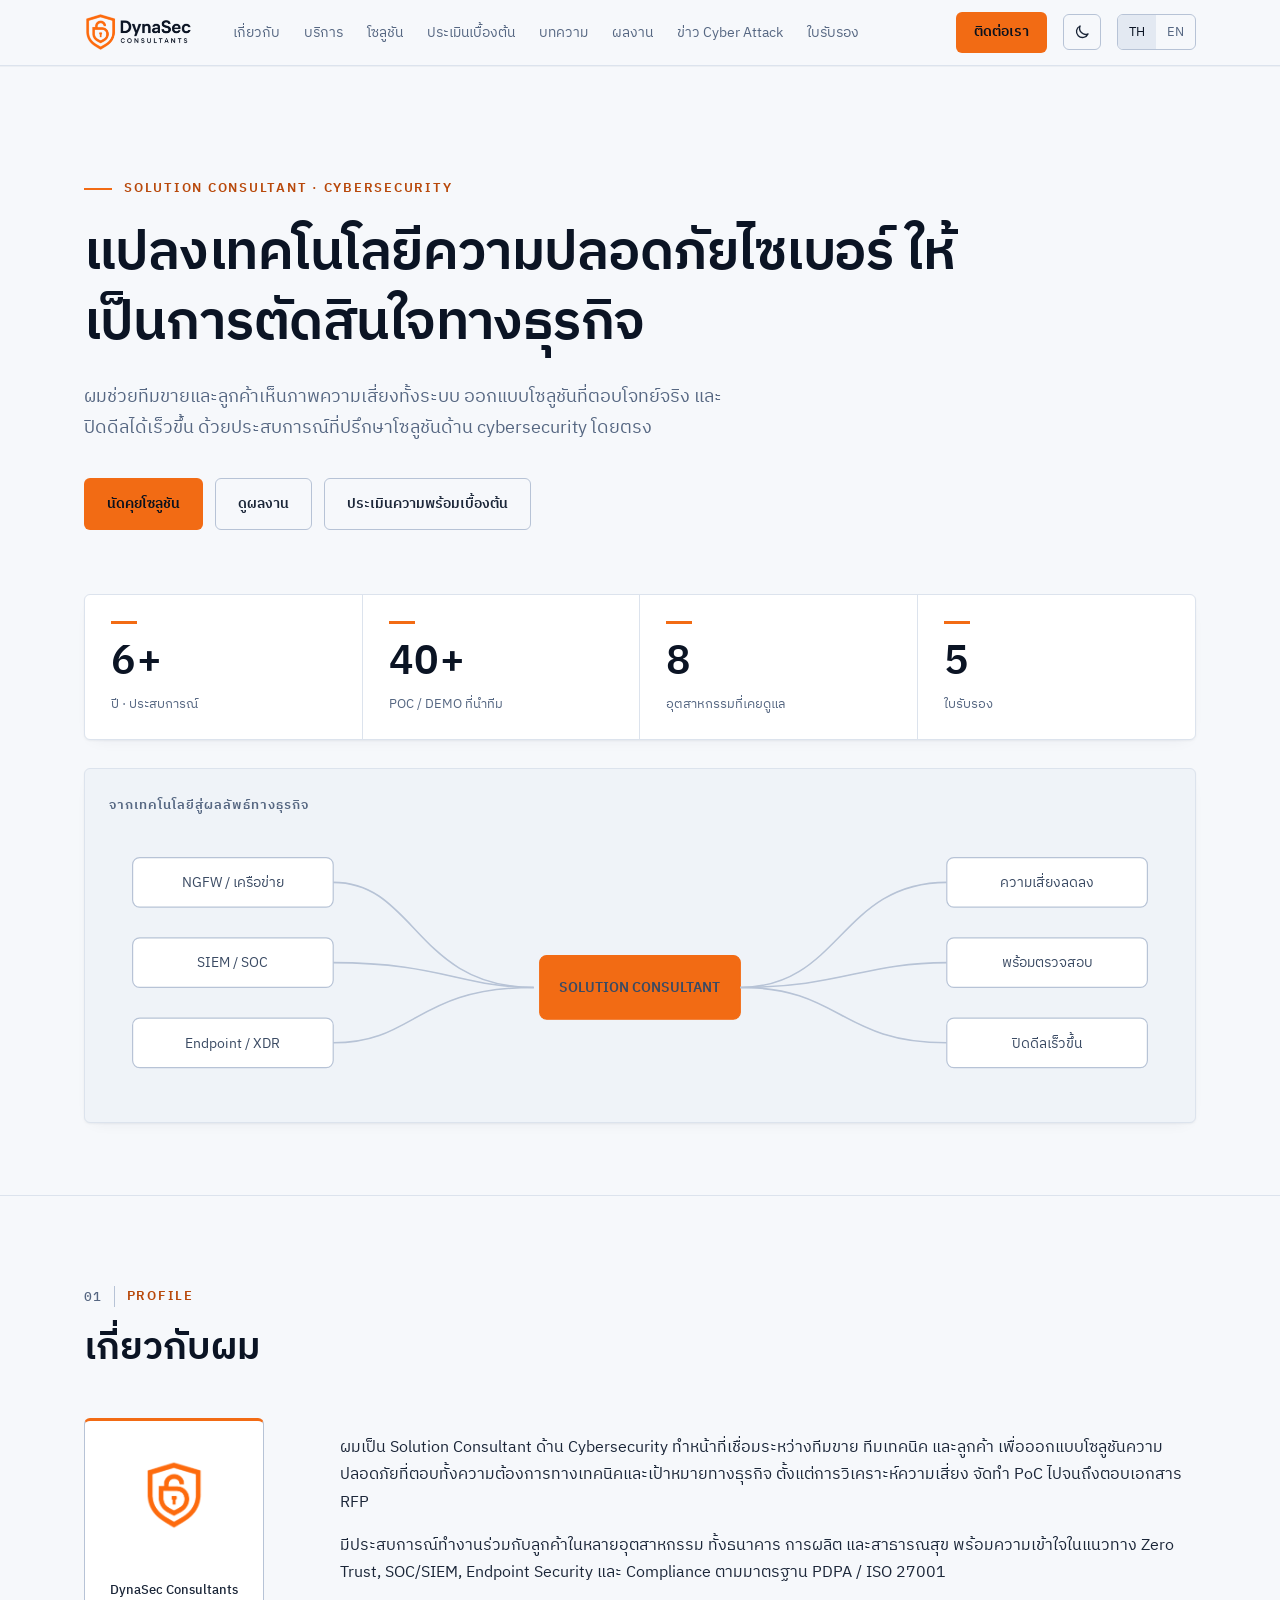
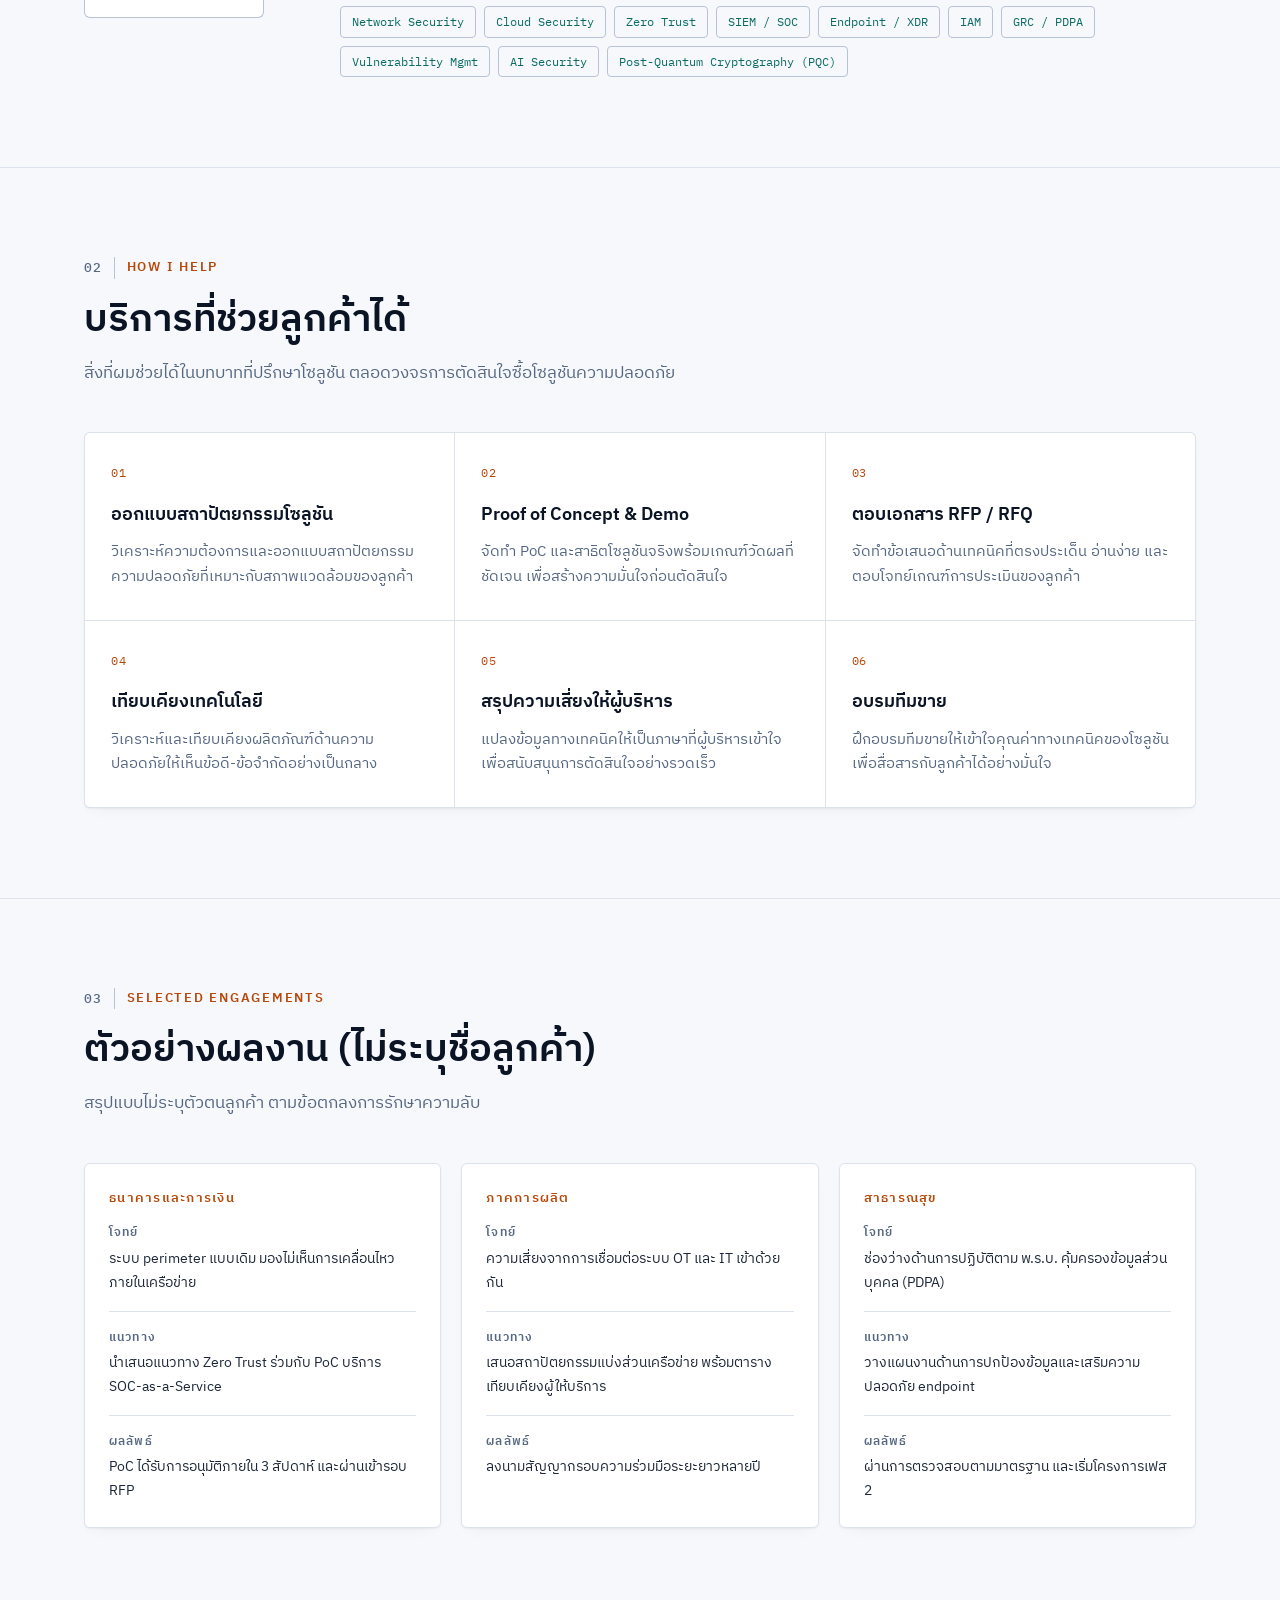
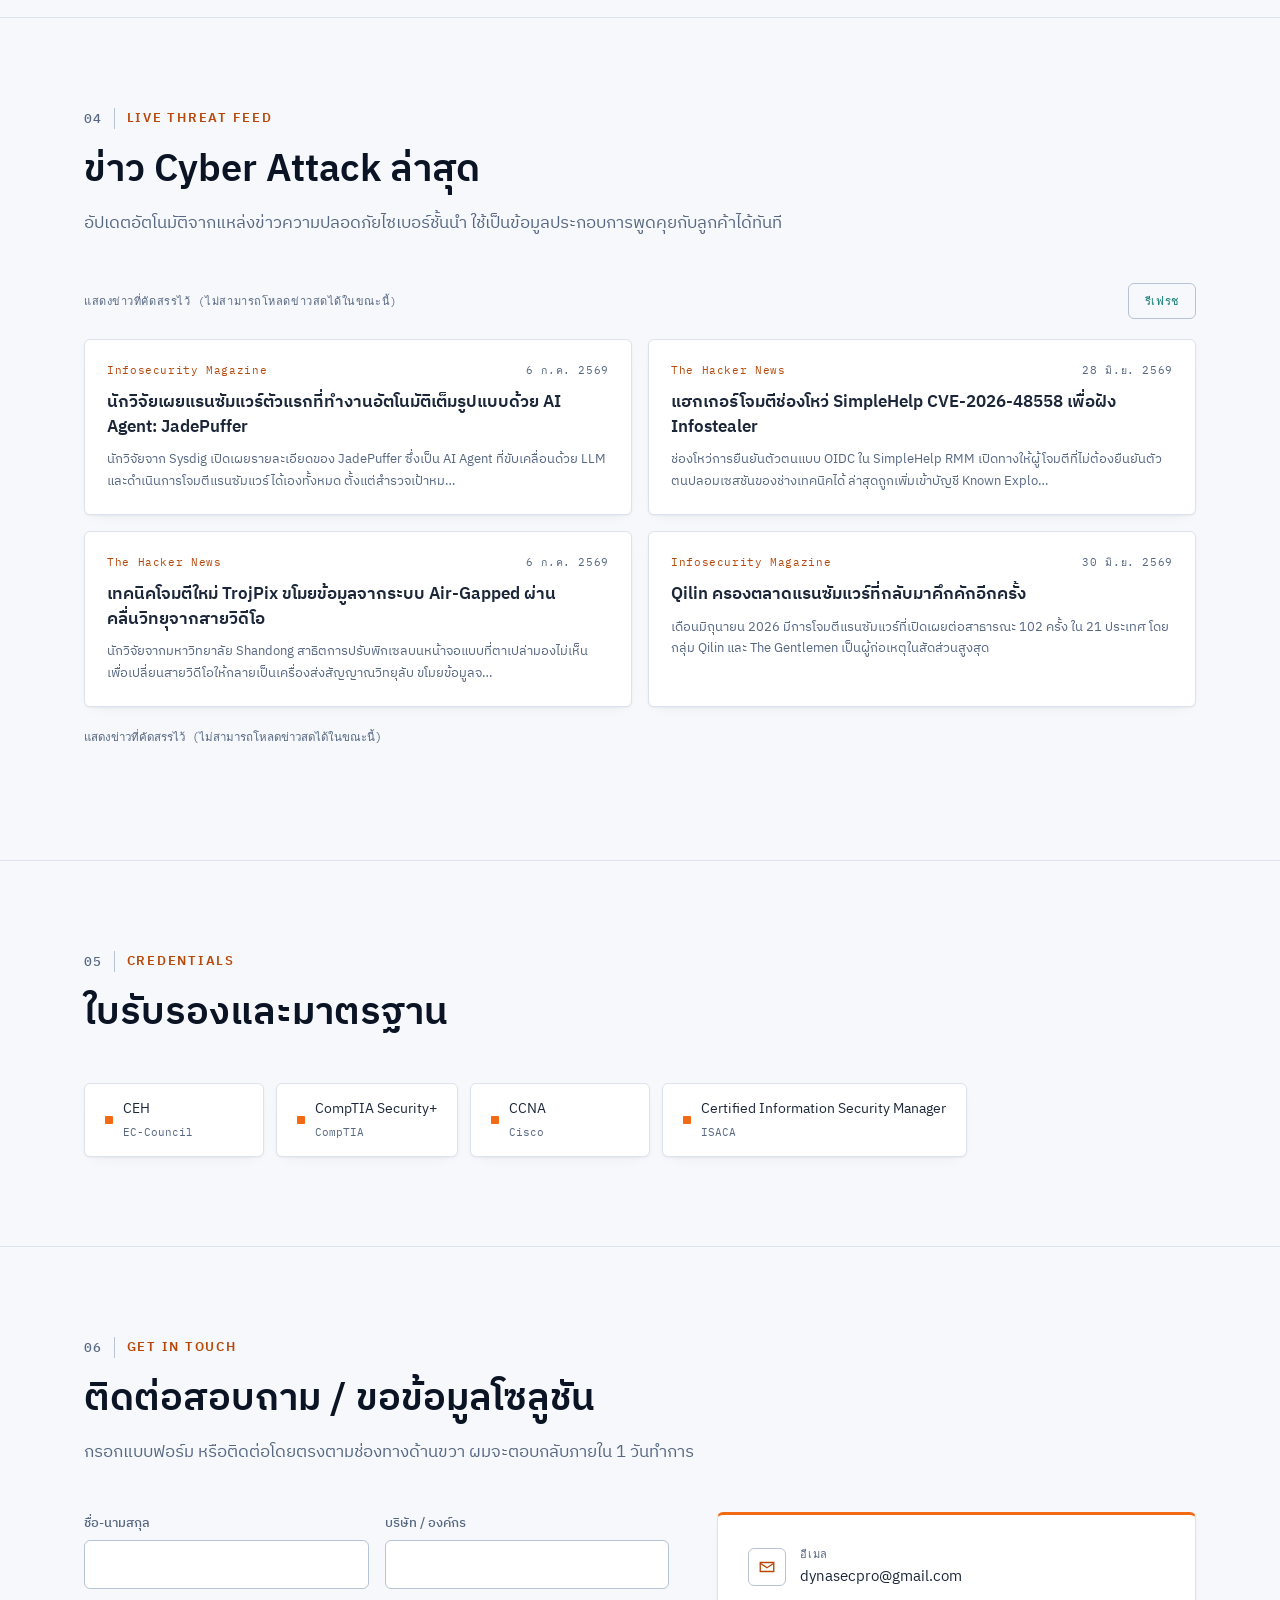
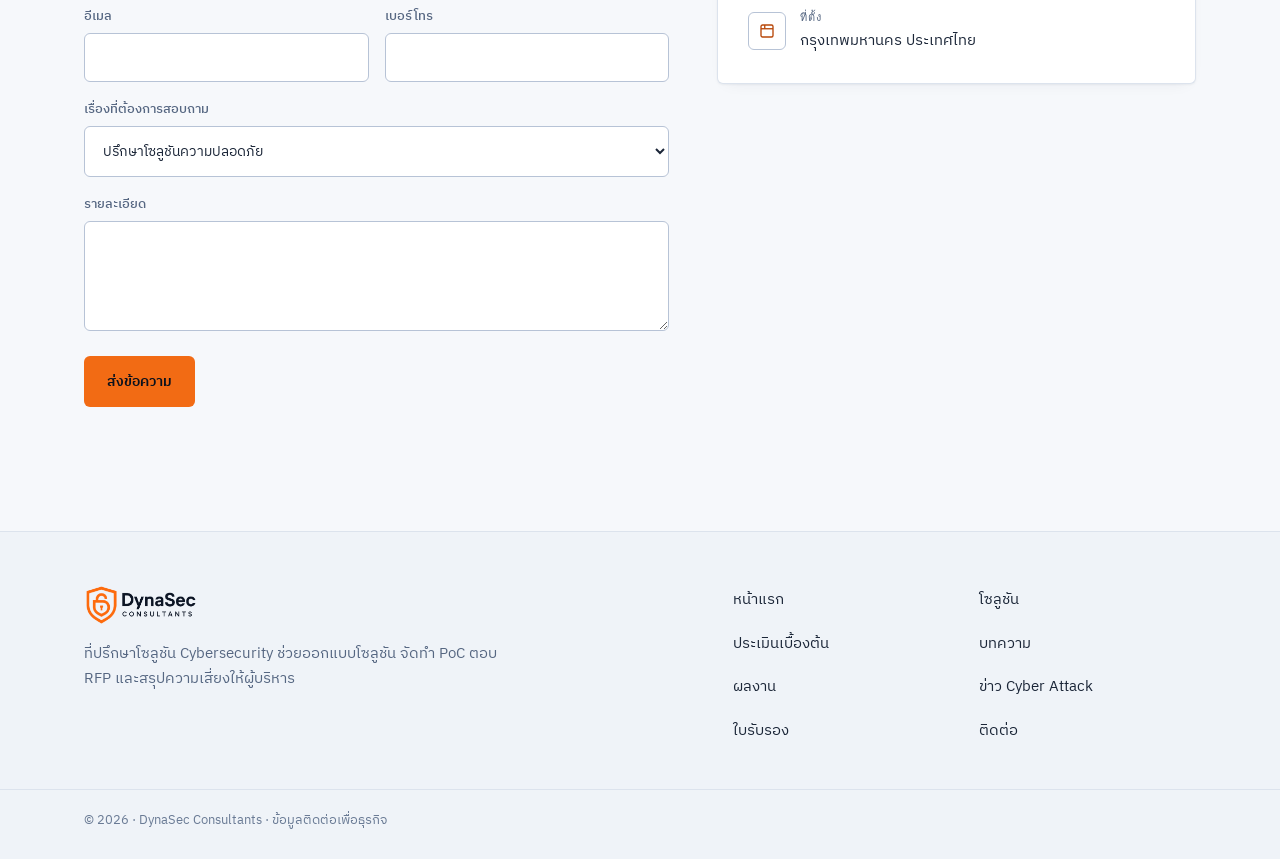
==== commit db5bc25c: "Add light and dark themes with toggle; themed logo, tokens and 404 Co-Authored-By: Claude Sonnet 5.5" ====
--- a/index.html
+++ b/index.html
@@ -3,6 +3,8 @@
 <head>
 <meta charset="UTF-8">
 <meta name="viewport" content="width=device-width, initial-scale=1.0">
+<meta name="color-scheme" content="dark light">
+<script>(function(){try{var t=localStorage.getItem('dynasec-theme');if(t!=='light'&&t!=='dark'){t=window.matchMedia&&matchMedia('(prefers-color-scheme: light)').matches?'light':'dark';}document.documentElement.setAttribute('data-theme',t);}catch(e){document.documentElement.setAttribute('data-theme','dark');}})();</script>
 <title>DynaSec Consultants · ที่ปรึกษาโซลูชัน Cybersecurity</title>
 <meta name="description" content="ที่ปรึกษาโซลูชัน Cybersecurity ช่วยออกแบบโซลูชัน จัดทำ PoC ตอบ RFP และสรุปความเสี่ยงให้ผู้บริหาร พร้อมบทความและข่าวภัยคุกคามไซเบอร์ล่าสุด">
 <meta name="google-site-verification" content="XmnTReE6u66Yyf2H8iPxOpdasmHxMQ3dCB_v-ennzVU" />
@@ -305,7 +307,7 @@
 
 <header>
   <div class="nav">
-    <a class="brand" href="/" aria-label="DynaSec Consultants"><img src="/assets/logo-full.png" alt="DynaSec Consultants" width="120" height="44"></a>
+    <a class="brand" href="/" aria-label="DynaSec Consultants"><img class="logo-on-dark" src="/assets/logo-full.png" alt="DynaSec Consultants" width="120" height="44"><img class="logo-on-light" src="/assets/logo-full-light.png" alt="" width="120" height="44"></a>
     <nav class="links">
       <a href="#about" data-i18n="navAbout">เกี่ยวกับ</a>
       <a href="#services" data-i18n="navServices">บริการ</a>
@@ -593,7 +595,7 @@
 <footer>
   <div class="wrap foot-main">
     <div class="foot-brand">
-      <img src="/assets/logo-full.png" alt="DynaSec Consultants" width="130" height="48" loading="lazy">
+      <img class="logo-on-dark" src="/assets/logo-full.png" alt="DynaSec Consultants" width="130" height="48" loading="lazy"><img class="logo-on-light" src="/assets/logo-full-light.png" alt="" width="130" height="48" loading="lazy">
       <p><span class="t-th">ที่ปรึกษาโซลูชัน Cybersecurity ช่วยออกแบบโซลูชัน จัดทำ PoC ตอบ RFP และสรุปความเสี่ยงให้ผู้บริหาร</span><span class="t-en">Cybersecurity solution consulting: solution design, PoC delivery, RFP responses and executive risk summaries.</span></p>
     </div>
     <nav class="foot-nav" aria-label="Footer">
--- a/assets/modern.css
+++ b/assets/modern.css
@@ -3,23 +3,72 @@
    Loaded after each page's own styles so it restyles existing markup without touching content.
    Wrapped in @media screen so the printable assessment report is unaffected. */
 @media screen {
-  :root{
+  :root,html[data-theme="dark"]{
+    color-scheme:dark;
     --bg:#0A111D;
     --panel:#0F1826;
     --panel-2:#0C1522;
+    --panel-hover:#121D2E;
     --line:#1F2C42;
     --line-strong:#33476A;
     --text:#E7ECF3;
+    --text-2:#C3CFE0;
+    --strong:#FFFFFF;
+    --prose:#D3DCE9;
     --muted:#92A3BA;
+    --faint:#7385A0;
+    --placeholder:#62758F;
     --brand:#F26B14;
     --brand-hover:#FF7F2E;
+    --on-brand:#0A111D;
+    --brand-wash:rgba(242,107,20,.12);
     --amber:#F7852B;
     --teal:#56CFC4;
+    --teal-hover:#9BE8DF;
+    --teal-wash:rgba(86,207,196,.08);
+    --tag-text:#A8E2DC;
+    --active:#1A2740;
+    --wash:rgba(255,255,255,.04);
+    --header-bg:rgba(10,17,29,.96);
+    --code-bg:#16233A;
+    --code-text:#FFC387;
+    --card-shadow:none;
     --radius:6px;
     --maxw:1160px;
     --sans:'IBM Plex Sans Thai','IBM Plex Sans','Noto Sans Thai',system-ui,sans-serif;
     --mono:'IBM Plex Mono',ui-monospace,monospace;
   }
+  html[data-theme="light"]{
+    color-scheme:light;
+    --bg:#F6F8FB;
+    --panel:#FFFFFF;
+    --panel-2:#EFF3F8;
+    --panel-hover:#F7F9FC;
+    --line:#DCE3ED;
+    --line-strong:#B7C3D6;
+    --text:#1B2638;
+    --text-2:#3A4A63;
+    --strong:#0B1424;
+    --prose:#2A3850;
+    --muted:#566782;
+    --faint:#6A7B95;
+    --placeholder:#8494AC;
+    --brand:#F26B14;
+    --brand-hover:#E0590A;
+    --on-brand:#0A111D;
+    --brand-wash:rgba(242,107,20,.10);
+    --amber:#B8480A;
+    --teal:#0A7A71;
+    --teal-hover:#05524C;
+    --teal-wash:rgba(10,122,113,.08);
+    --tag-text:#0A6B63;
+    --active:#E3E9F2;
+    --wash:rgba(15,30,60,.05);
+    --header-bg:rgba(246,248,251,.96);
+    --code-bg:#E8EDF5;
+    --code-text:#9A3E00;
+    --card-shadow:0 1px 2px rgba(15,30,60,.05),0 6px 16px -10px rgba(15,30,60,.10);
+  }
 
   html{scroll-padding-top:84px;}
   body{
@@ -27,7 +76,7 @@
     font-family:var(--sans);font-size:16px;line-height:1.7;
   }
   h1,h2,h3,.display{
-    font-family:var(--sans);font-weight:600;letter-spacing:-.012em;color:#fff;
+    font-family:var(--sans);font-weight:600;letter-spacing:-.012em;color:var(--strong);
   }
   h1,h2{line-height:1.22;}
   html[lang="th"] h1,html[lang="th"] h2{line-height:1.34;letter-spacing:0;}
@@ -35,23 +84,25 @@
   .mono{font-family:var(--mono);}
   input,select,textarea,button{font-family:var(--sans);}
   .score{font-family:var(--sans);}
-  ::selection{background:rgba(242,107,20,.35);color:#fff;}
+  ::selection{background:rgba(242,107,20,.35);color:inherit;}
   :focus-visible{outline:2px solid var(--brand);outline-offset:3px;border-radius:2px;}
   a{transition:color .15s ease,border-color .15s ease,background-color .15s ease;}
 
   .skip-link{
     position:absolute;left:12px;top:-60px;z-index:100;padding:10px 16px;border-radius:var(--radius);
-    background:var(--brand);color:#0A111D;font-weight:600;font-size:14px;transition:top .15s;
+    background:var(--brand);color:var(--on-brand);font-weight:600;font-size:14px;transition:top .15s;
   }
   .skip-link:focus{top:12px;outline-offset:2px;}
 
   /* ---------- Header ---------- */
   header{
-    background:rgba(10,17,29,.96);
+    background:var(--header-bg);
     backdrop-filter:none;-webkit-backdrop-filter:none;
     border-bottom:1px solid var(--line);
   }
-  .nav{padding:12px 24px;gap:22px;}
+  .nav{padding:12px 24px;gap:22px;justify-content:flex-start;}
+  nav.links{margin-left:18px;}
+  .nav>.lang-toggle,.nav-right{margin-left:-6px;}
   .brand img{height:40px;}
   nav.links{gap:24px;font-size:14px;align-items:center;}
   nav.links a{position:relative;padding:8px 0;color:var(--muted);}
@@ -59,24 +110,25 @@
     content:'';position:absolute;left:0;right:0;bottom:0;height:2px;background:var(--brand);
     transform:scaleX(0);transform-origin:left;transition:transform .2s ease;
   }
-  nav.links a:hover{color:#fff;}
+  nav.links a:hover{color:var(--strong);}
   nav.links a:hover::after{transform:scaleX(1);}
-  nav.links a.current{color:#fff;}
+  nav.links a.current{color:var(--strong);}
   nav.links a.current::after{transform:scaleX(1);}
   .nav-cta{display:none;}
   .lang-toggle{border:1px solid var(--line-strong);border-radius:var(--radius);background:transparent;}
   .lang-toggle button,.lang-toggle a{padding:6px 11px;color:var(--muted);}
-  .lang-toggle button.active,.lang-toggle a.active{background:#1A2740;color:#fff;}
-  .lang-toggle button:hover,.lang-toggle a:hover{color:#fff;}
+  .lang-toggle button.active,.lang-toggle a.active{background:var(--active);color:var(--strong);}
+  .lang-toggle button:hover,.lang-toggle a:hover{color:var(--strong);}
   .menu-toggle{display:none;}
 
   @media (min-width:1021px){
     .nav-cta{
       display:inline-flex;align-items:center;white-space:nowrap;
       padding:9px 18px;border-radius:var(--radius);font-size:13.5px;font-weight:600;
-      background:var(--brand);color:#0A111D;
+      background:var(--brand);color:var(--on-brand);
     }
     .nav-cta:hover{background:var(--brand-hover);}
+    .nav-cta{margin-left:auto;}
     nav.links a[href$="#contact"]{display:none;}
   }
   html[lang="en"] .t-th{display:none;}
@@ -94,7 +146,8 @@
     nav.links a::after{display:none;}
     nav.links a:last-child{border-bottom:none;}
     .nav{position:relative;}
-    .nav>.lang-toggle,.nav-right{margin-left:auto;}
+    .nav>.lang-toggle,.nav-right{margin-left:0;}
+    .theme-toggle{margin-left:auto;}
     .menu-toggle{
       display:inline-flex;flex-direction:column;justify-content:center;gap:5px;
       width:42px;height:38px;padding:0 11px;border-radius:var(--radius);cursor:pointer;
@@ -128,17 +181,17 @@
     transition:background-color .15s,border-color .15s,color .15s;
   }
   .btn:hover{transform:none;}
-  .btn-primary{background:var(--brand);color:#0A111D;box-shadow:none;}
+  .btn-primary{background:var(--brand);color:var(--on-brand);box-shadow:none;}
   .btn-primary:hover{background:var(--brand-hover);opacity:1;box-shadow:none;}
   .btn-ghost{background:transparent;border:1px solid var(--line-strong);color:var(--text);backdrop-filter:none;}
-  .btn-ghost:hover{border-color:#fff;color:#fff;background:rgba(255,255,255,.04);}
+  .btn-ghost:hover{border-color:var(--strong);color:var(--strong);background:var(--wash);}
 
   /* ---------- Home hero ---------- */
   .hero{padding:clamp(64px,9vw,112px) 0 clamp(48px,6vw,72px);border-bottom:1px solid var(--line);}
   .hero::before,.page-hero::before{display:none;}
   .hero h1{
     font-size:clamp(32px,4.4vw,54px);line-height:1.15;letter-spacing:-.025em;max-width:880px;
-    background:none;-webkit-text-fill-color:currentColor;color:#fff;
+    background:none;-webkit-text-fill-color:currentColor;color:var(--strong);
   }
   html[lang="th"] .hero h1{line-height:1.3;letter-spacing:-.01em;}
   .hero p.sub{font-size:clamp(16px,1.4vw,18px);max-width:640px;margin-top:22px;line-height:1.75;color:var(--muted);}
@@ -155,7 +208,7 @@
   .readout .cell::before{content:'';display:block;width:26px;height:3px;background:var(--brand);margin-bottom:16px;}
   .readout .cell:hover{transform:none;border-color:var(--line);}
   .readout .cell .val{
-    font-family:var(--sans);font-size:clamp(30px,3.2vw,42px);font-weight:600;line-height:1.1;color:#fff;
+    font-family:var(--sans);font-size:clamp(30px,3.2vw,42px);font-weight:600;line-height:1.1;color:var(--strong);
     background:none;-webkit-text-fill-color:currentColor;
   }
   .readout .cell .lbl{margin-top:8px;font-family:var(--sans);font-size:13px;letter-spacing:0;color:var(--muted);}
@@ -171,9 +224,9 @@
   }
   .diagram-title{font-family:var(--sans);font-size:12.5px;font-weight:600;letter-spacing:.08em;color:var(--muted);}
   .node-box{fill:var(--panel);stroke:var(--line-strong);}
-  .node-label{fill:#c3cfe0;font-family:var(--sans);font-size:11.5px;}
+  .node-label{fill:var(--text-2);font-family:var(--sans);font-size:11.5px;}
   .node-box.center{filter:none;fill:var(--brand);stroke:var(--brand);}
-  .node-label.center{fill:#0A111D;font-weight:600;}
+  .node-label.center{fill:var(--on-brand);font-weight:600;}
   .link-line{stroke:var(--line-strong);stroke-width:1.3;stroke-dasharray:none;animation:none;}
   .pulse-dot{display:none;}
 
@@ -192,7 +245,7 @@
     transition:border-color .15s ease,background-color .15s ease;
   }
   .case-card:hover,.latest-card:hover,.news-card:hover,.solution-card:hover,.post-card:hover{
-    transform:none;border-color:var(--line-strong);background:#121D2E;box-shadow:none;
+    transform:none;border-color:var(--line-strong);background:var(--panel-hover);box-shadow:none;
   }
   .tool-card{background:var(--panel-2);border-radius:var(--radius);}
   .prio-card{border-radius:var(--radius);}
@@ -204,7 +257,7 @@
     transition:background-color .15s;
   }
   .service::before{display:none;}
-  .service:hover{background:#121D2E;transform:none;box-shadow:none;border:none;}
+  .service:hover{background:var(--panel-hover);transform:none;box-shadow:none;border:none;}
   .service .idx{
     display:block;min-width:0;height:auto;padding:0;border:none;border-radius:0;background:none;
     font-family:var(--mono);font-size:12px;color:var(--amber);margin-bottom:16px;letter-spacing:.06em;
@@ -224,10 +277,10 @@
   .tags{gap:8px;}
   .tag,.tool-chip,.badge{
     border:1px solid var(--line-strong);border-radius:4px;background:transparent;
-    font-family:var(--mono);font-size:11.5px;color:#a8e2dc;padding:5px 11px;
+    font-family:var(--mono);font-size:11.5px;color:var(--tag-text);padding:5px 11px;
     transition:border-color .15s,background-color .15s;
   }
-  .tags .tag:hover,.tools-row .tool-chip:hover{background:rgba(86,207,196,.08);border-color:var(--teal);transform:none;}
+  .tags .tag:hover,.tools-row .tool-chip:hover{background:var(--teal-wash);border-color:var(--teal);transform:none;}
 
   /* case cards */
   .case-card .industry{
@@ -245,9 +298,9 @@
   .latest-all:hover{color:var(--brand-hover);letter-spacing:0;}
   .news-card .src .name{color:var(--amber);}
   .news-refresh{border-radius:var(--radius);background:transparent;padding:8px 16px;border-color:var(--line-strong);}
-  .news-refresh:hover{background:rgba(255,255,255,.04);border-color:#fff;}
+  .news-refresh:hover{background:var(--wash);border-color:var(--strong);}
   .news-page-btn{border-radius:var(--radius);border-color:var(--line-strong);}
-  .news-page-btn.active{background:var(--brand);border-color:var(--brand);color:#0A111D;}
+  .news-page-btn.active{background:var(--brand);border-color:var(--brand);color:var(--on-brand);}
 
   /* certifications */
   .cert{padding:14px 20px;border-radius:var(--radius);}
@@ -260,7 +313,7 @@
     background:var(--panel);border:1px solid var(--line-strong);border-radius:var(--radius);padding:12px 14px;
     transition:border-color .15s,box-shadow .15s;
   }
-  input::placeholder,textarea::placeholder{color:#62758f;}
+  input::placeholder,textarea::placeholder{color:var(--placeholder);}
   input:focus,select:focus,textarea:focus{
     outline:none;border-color:var(--brand);box-shadow:0 0 0 1px var(--brand);background:var(--panel);
   }
@@ -281,9 +334,9 @@
   .foot-brand p{margin:0;max-width:420px;font-size:14.5px;line-height:1.7;color:var(--muted);}
   .foot-nav{display:grid;grid-template-columns:repeat(2,minmax(0,1fr));gap:10px 28px;}
   .foot-nav a{color:var(--text);font-size:14.5px;padding:4px 0;border-bottom:1px solid transparent;width:max-content;}
-  .foot-nav a:hover{color:#fff;border-bottom-color:var(--brand);}
+  .foot-nav a:hover{color:var(--strong);border-bottom-color:var(--brand);}
   .foot-note{
-    border-top:1px solid var(--line);padding:20px 0 28px;font-size:12.5px;color:#7385a0;
+    border-top:1px solid var(--line);padding:20px 0 28px;font-size:12.5px;color:var(--faint);
   }
   @media (max-width:760px){.foot-main{grid-template-columns:1fr;gap:30px;padding:40px 24px 28px;}}
 
@@ -294,7 +347,7 @@
   }
   .page-hero h1{
     font-size:clamp(30px,4vw,46px);letter-spacing:-.025em;line-height:1.18;
-    background:none;-webkit-text-fill-color:currentColor;color:#fff;
+    background:none;-webkit-text-fill-color:currentColor;color:var(--strong);
   }
   html[lang="th"] .page-hero h1{line-height:1.32;letter-spacing:-.01em;}
   .page-hero p.sub{font-size:17px;line-height:1.75;color:var(--muted);}
@@ -317,7 +370,7 @@
   /* assessment */
   .opt span{border-radius:var(--radius);transition:border-color .15s,background-color .15s;}
   .opt input:hover+span{transform:none;border-color:var(--line-strong);}
-  .opt input:checked+span{background:rgba(242,107,20,.12);border-color:var(--brand);box-shadow:none;}
+  .opt input:checked+span{background:var(--brand-wash);border-color:var(--brand);box-shadow:none;}
   .opt input:focus-visible+span{outline:2px solid var(--brand);}
   .bar{height:6px;border-radius:0;}
   .bar>i{background:var(--brand);border-radius:0;}
@@ -336,8 +389,8 @@
     border-radius:4px;padding:6px 13px;background:transparent;border:1px solid var(--line-strong);
     font-family:var(--sans);font-size:13px;color:var(--muted);transition:border-color .15s,color .15s,background-color .15s;
   }
-  .chip:hover{transform:none;border-color:#fff;color:#fff;background:transparent;}
-  .chip.active{background:var(--brand);color:#0A111D;border-color:var(--brand);font-weight:600;box-shadow:none;}
+  .chip:hover{transform:none;border-color:var(--strong);color:var(--strong);background:transparent;}
+  .chip.active{background:var(--brand);color:var(--on-brand);border-color:var(--brand);font-weight:600;box-shadow:none;}
   .chip.more{border-style:dashed;color:var(--amber);}
   .chip[hidden]{display:none;}
   .post-grid{gap:20px;}
@@ -364,28 +417,28 @@
   html[lang="th"] .article h1{line-height:1.36;letter-spacing:-.01em;}
   .article .post-meta{padding:6px 0 2px;color:var(--muted);flex-wrap:wrap;}
   .article-body{font-size:17px;line-height:1.95;margin-top:36px;}
-  .article-body p{margin-bottom:22px;color:#d3dce9;}
+  .article-body p{margin-bottom:22px;color:var(--prose);}
   .article-body h2{
     font-size:clamp(22px,2.4vw,27px);margin:56px 0 18px;padding:22px 0 0;border-top:1px solid var(--line);line-height:1.35;
   }
   .article-body h2::before{display:none;}
   .article-body ul{list-style:none;padding-left:0;margin-bottom:24px;}
-  .article-body li{position:relative;padding-left:24px;margin-bottom:10px;color:#d3dce9;}
+  .article-body li{position:relative;padding-left:24px;margin-bottom:10px;color:var(--prose);}
   .article-body li::before{
     content:'';position:absolute;left:3px;top:.82em;width:7px;height:7px;border-radius:0;background:var(--brand);box-shadow:none;
   }
-  .article-body a{color:var(--teal);text-decoration:underline;text-decoration-color:rgba(86,207,196,.4);text-underline-offset:4px;}
-  .article-body a:hover{color:#9be8df;text-decoration-color:currentColor;}
+  .article-body a{color:var(--teal);text-decoration:underline;text-decoration-color:color-mix(in srgb,var(--teal) 45%,transparent);text-underline-offset:4px;}
+  .article-body a:hover{color:var(--teal-hover);text-decoration-color:currentColor;}
   .article-body code{
-    font-family:var(--mono);font-size:.88em;padding:2px 6px;border-radius:3px;background:#16233a;color:#ffc387;
-  }
-  .article-body pre{border-radius:var(--radius);border:1px solid var(--line);background:#070D17;padding:20px 22px;overflow:auto;box-shadow:none;}
-  .article-body pre code{background:none;padding:0;color:#d3dce9;}
+    font-family:var(--mono);font-size:.88em;padding:2px 6px;border-radius:3px;background:var(--code-bg);color:var(--code-text);
+  }
+  .article-body pre{border-radius:var(--radius);border:1px solid var(--line);background:#0B1424;padding:20px 22px;overflow:auto;box-shadow:none;}
+  .article-body pre code{background:none;padding:0;color:#D3DCE9;}
   .share{border-top-color:var(--line);}
   .share button{border-radius:var(--radius);padding:8px 16px;transition:border-color .15s,color .15s;}
-  .share button:hover{background:transparent;border-color:#fff;color:#fff;}
+  .share button:hover{background:transparent;border-color:var(--strong);color:var(--strong);}
   .back{transition:color .15s;}
-  .back:hover{letter-spacing:0;color:#fff;}
+  .back:hover{letter-spacing:0;color:var(--strong);}
 
   /* infographics */
   .infographic{
@@ -398,7 +451,7 @@
   .ig-num{background:transparent;box-shadow:none;border-color:var(--brand);color:var(--amber);}
   .ig-node,.ig-pillar{border-radius:var(--radius);background:var(--panel);}
   .ig-hub-center{background:transparent;box-shadow:none;border-radius:var(--radius);border-color:var(--brand);}
-  .ig-hub-center .t{color:#fff;}
+  .ig-hub-center .t{color:var(--strong);}
   .ig-bar{border-radius:3px 3px 0 0;}
   .ig-col{border-radius:var(--radius);}
 
@@ -416,4 +469,28 @@
     .avatar{width:150px;height:170px;}
     .about-grid{gap:28px;}
   }
+
+  /* ---------- Theme support ---------- */
+  .article-body strong{color:var(--strong);}
+  .brand .logo-on-light,.foot-brand .logo-on-light{display:none;}
+  html[data-theme="light"] .brand .logo-on-dark,html[data-theme="light"] .foot-brand .logo-on-dark{display:none;}
+  html[data-theme="light"] .brand .logo-on-light,html[data-theme="light"] .foot-brand .logo-on-light{display:block;}
+  .case-card,.latest-card,.news-card,.cert,.direct-box,.solution-card,.post-card,
+  .step3,.road-col,.cta-box,.tool-card,.res-head,.readout,.diagram,.infographic,.services-grid{box-shadow:var(--card-shadow);}
+  html[data-theme="light"] header{box-shadow:0 1px 0 rgba(15,30,60,.04);}
+  html[data-theme="light"] .node-label{fill:var(--text-2);}
+  html[data-theme="light"] .btn-ghost:hover{background:var(--wash);}
+  html[data-theme="light"] .foot-note{color:var(--faint);}
+
+  .theme-toggle{
+    display:inline-grid;place-items:center;width:38px;height:36px;padding:0;cursor:pointer;
+    border:1px solid var(--line-strong);border-radius:var(--radius);background:transparent;color:var(--text);
+    transition:border-color .15s,background-color .15s;flex:none;
+  }
+  .theme-toggle{margin-left:-6px;}
+  .theme-toggle:hover{border-color:var(--strong);background:var(--wash);}
+  .theme-toggle svg{width:18px;height:18px;display:block;}
+  .theme-toggle .ico-moon{display:none;}
+  html[data-theme="light"] .theme-toggle .ico-sun{display:none;}
+  html[data-theme="light"] .theme-toggle .ico-moon{display:block;}
 }
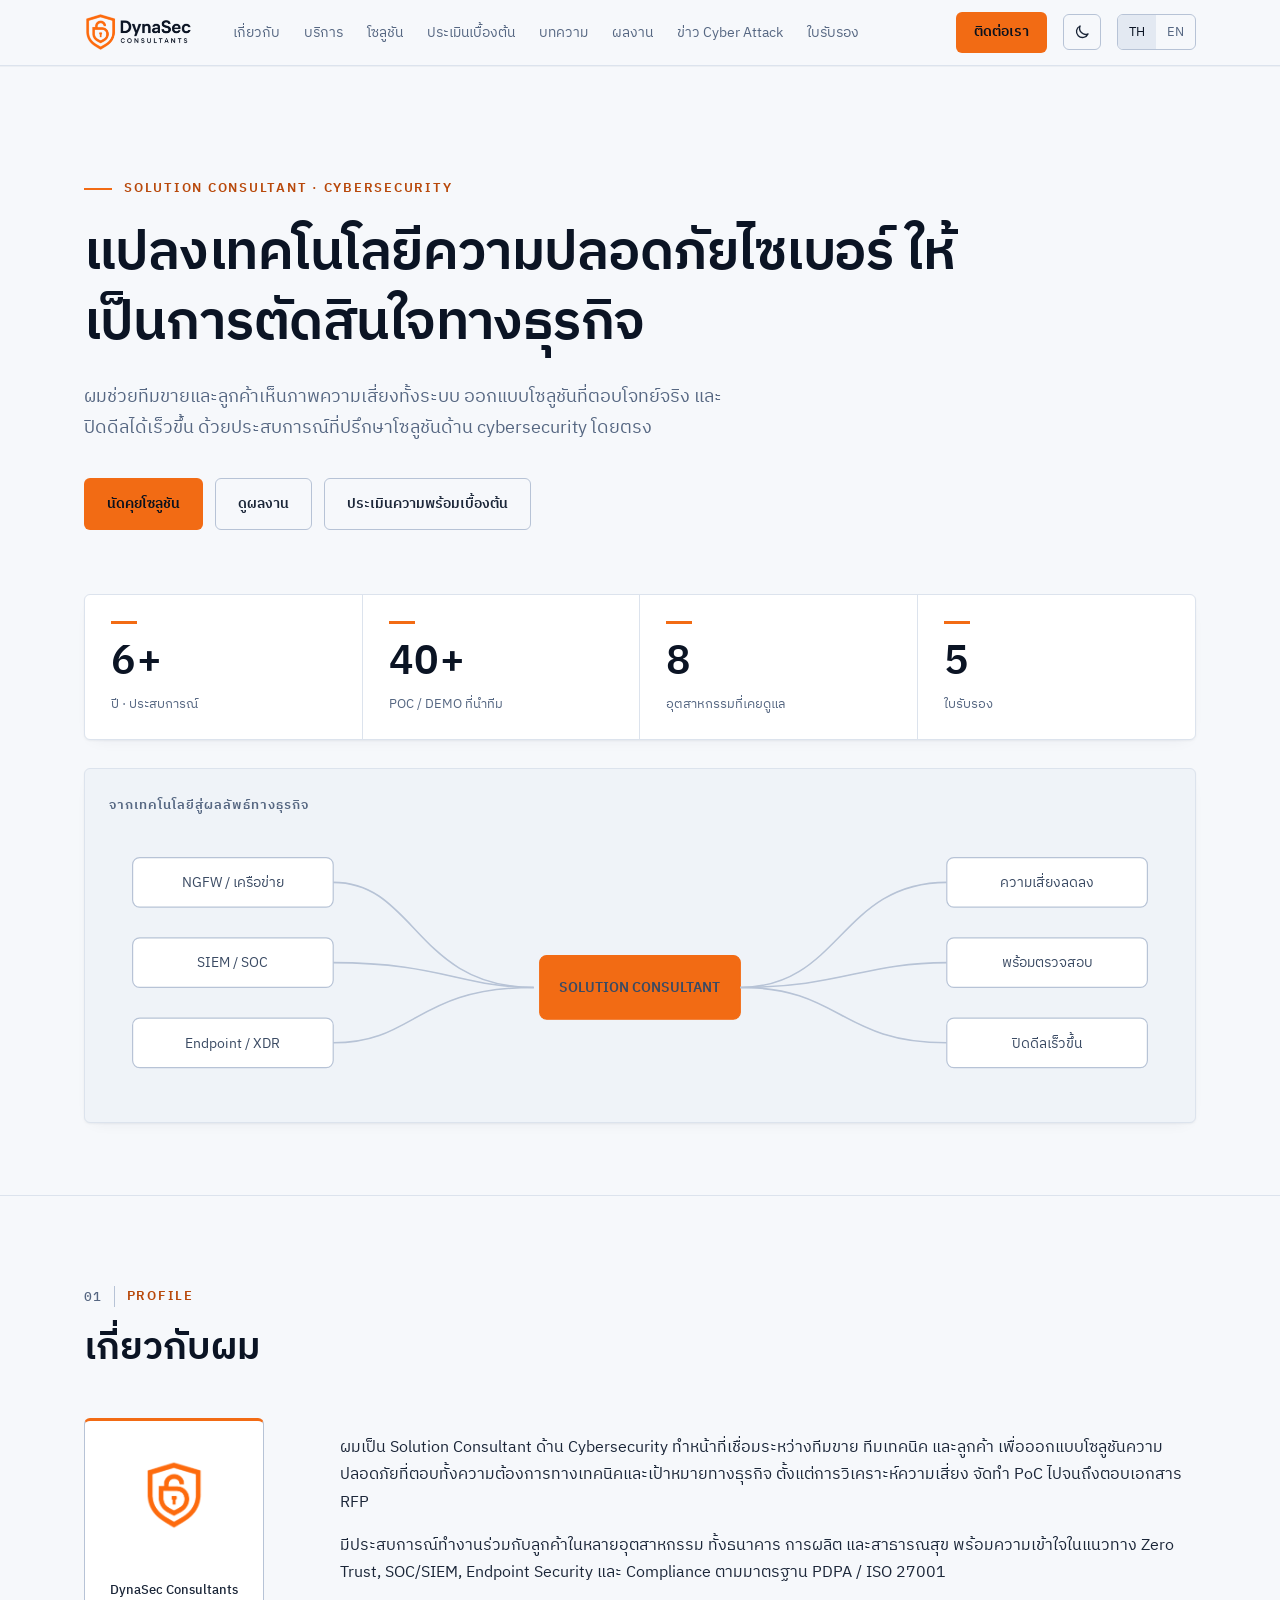
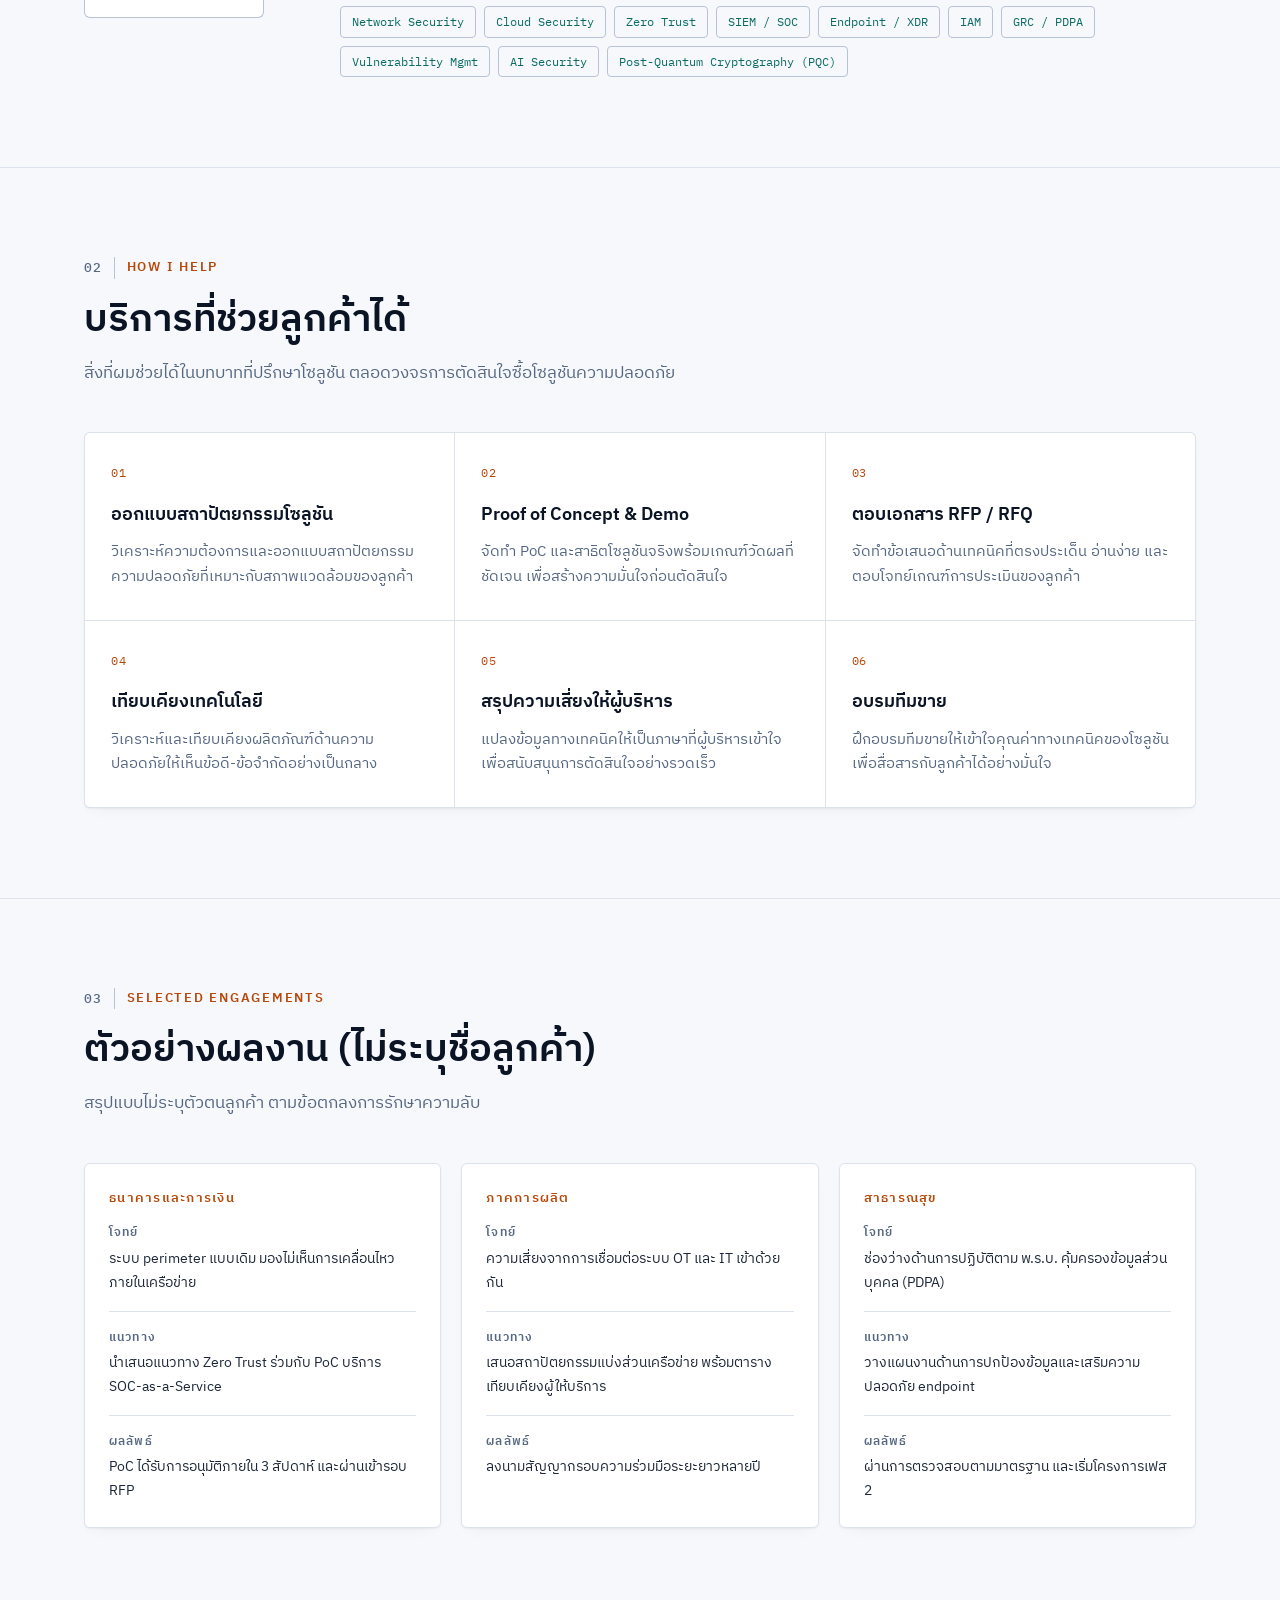
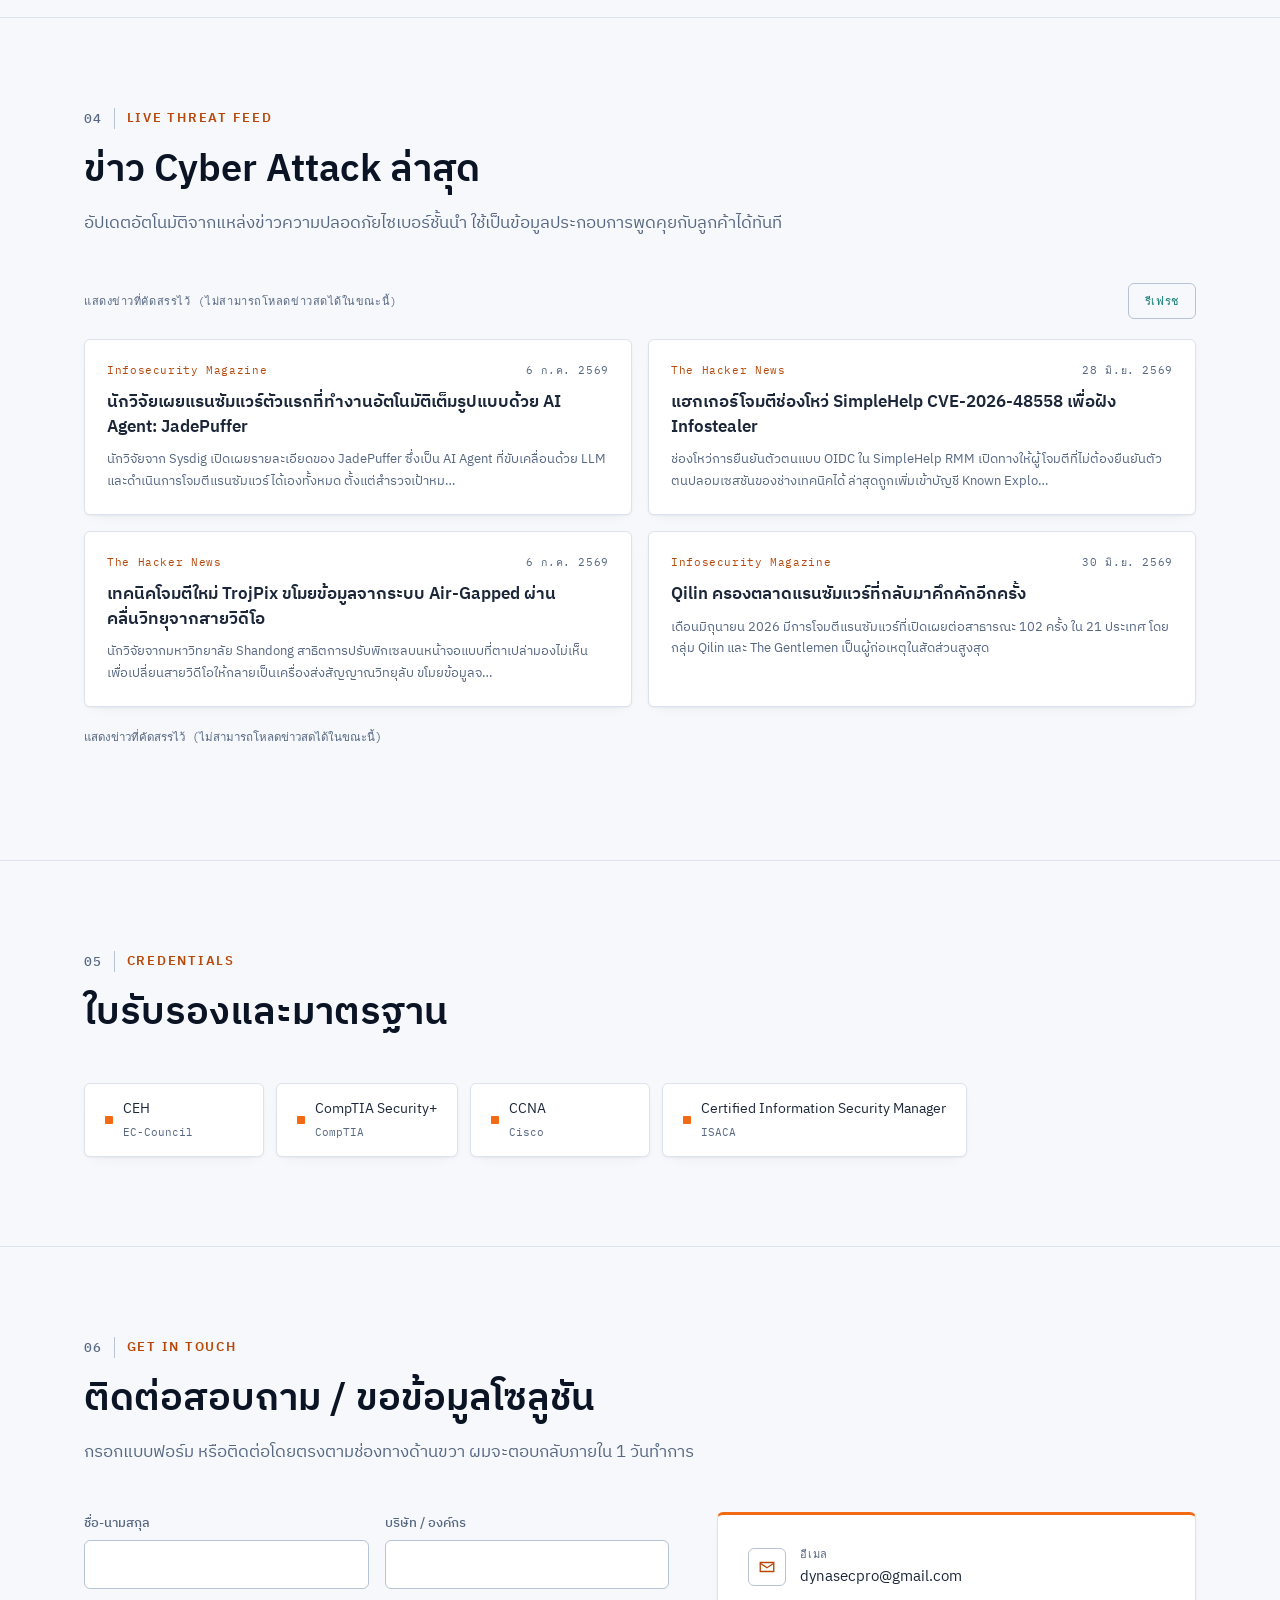
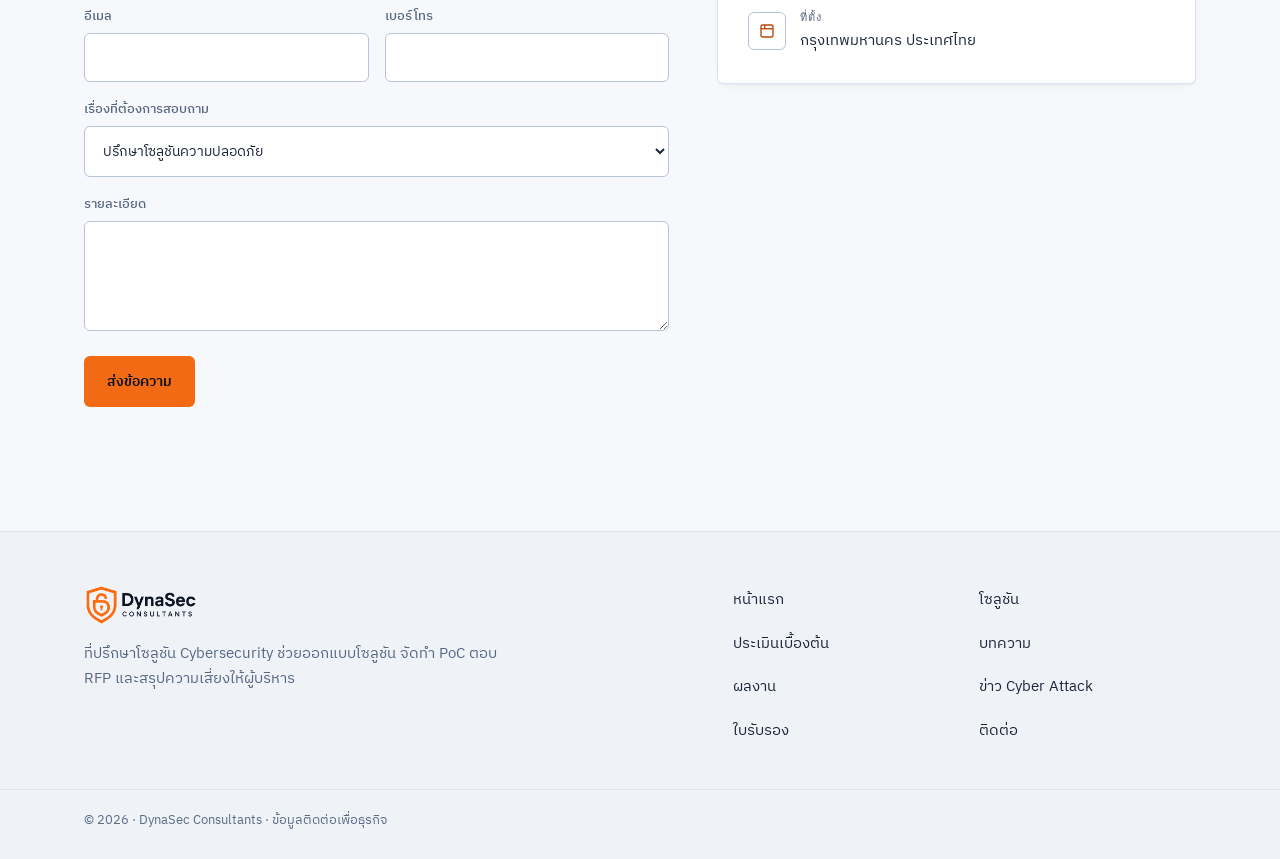
==== commit 7f2dff0f: "Add Vercel Web Analytics to project ## Vercel Web Analytics Installation  Successfully installed and" ====
--- a/index.html
+++ b/index.html
@@ -5,6 +5,10 @@
 <meta name="viewport" content="width=device-width, initial-scale=1.0">
 <meta name="color-scheme" content="dark light">
 <script>(function(){try{var t=localStorage.getItem('dynasec-theme');if(t!=='light'&&t!=='dark'){t=window.matchMedia&&matchMedia('(prefers-color-scheme: light)').matches?'light':'dark';}document.documentElement.setAttribute('data-theme',t);}catch(e){document.documentElement.setAttribute('data-theme','dark');}})();</script>
+<script>
+  window.va = window.va || function () { (window.vaq = window.vaq || []).push(arguments); };
+</script>
+<script defer src="/_vercel/insights/script.js"></script>
 <title>DynaSec Consultants · ที่ปรึกษาโซลูชัน Cybersecurity</title>
 <meta name="description" content="ที่ปรึกษาโซลูชัน Cybersecurity ช่วยออกแบบโซลูชัน จัดทำ PoC ตอบ RFP และสรุปความเสี่ยงให้ผู้บริหาร พร้อมบทความและข่าวภัยคุกคามไซเบอร์ล่าสุด">
 <meta name="google-site-verification" content="XmnTReE6u66Yyf2H8iPxOpdasmHxMQ3dCB_v-ennzVU" />
@@ -431,7 +435,7 @@
     <div class="section-head">
       <div class="eyebrow" data-i18n="servicesEyebrow">HOW I HELP</div>
       <h2 data-i18n="servicesTitle">บริการที่ช่วยลูกค้าได้</h2>
-      <p data-i18n="servicesSub">สิ่งที่ผมช่วยได้ในบทบาทที่ปรึกษาโซลูชัน ตลอดวงจรการตัดสินใจซื้อโซลูชันความปลอดภัย</p>
+      <p data-i18n="servicesSub">สิ่งที่ผมช่วยได้ในบทบาทที่ปรึกษาโซลูชัน ตลอ���วงจรการตัดสินใจซื้อโซลูชันความปลอดภัย</p>
     </div>
     <div class="services-grid">
       <div class="service">
--- a/assets/modern.css
+++ b/assets/modern.css
@@ -17,7 +17,7 @@
     --prose:#D3DCE9;
     --muted:#92A3BA;
     --faint:#7385A0;
-    --placeholder:#62758F;
+    --placeholder:#7385A0;
     --brand:#F26B14;
     --brand-hover:#FF7F2E;
     --on-brand:#0A111D;
@@ -51,8 +51,8 @@
     --strong:#0B1424;
     --prose:#2A3850;
     --muted:#566782;
-    --faint:#6A7B95;
-    --placeholder:#8494AC;
+    --faint:#5B6C86;
+    --placeholder:#5F708A;
     --brand:#F26B14;
     --brand-hover:#E0590A;
     --on-brand:#0A111D;
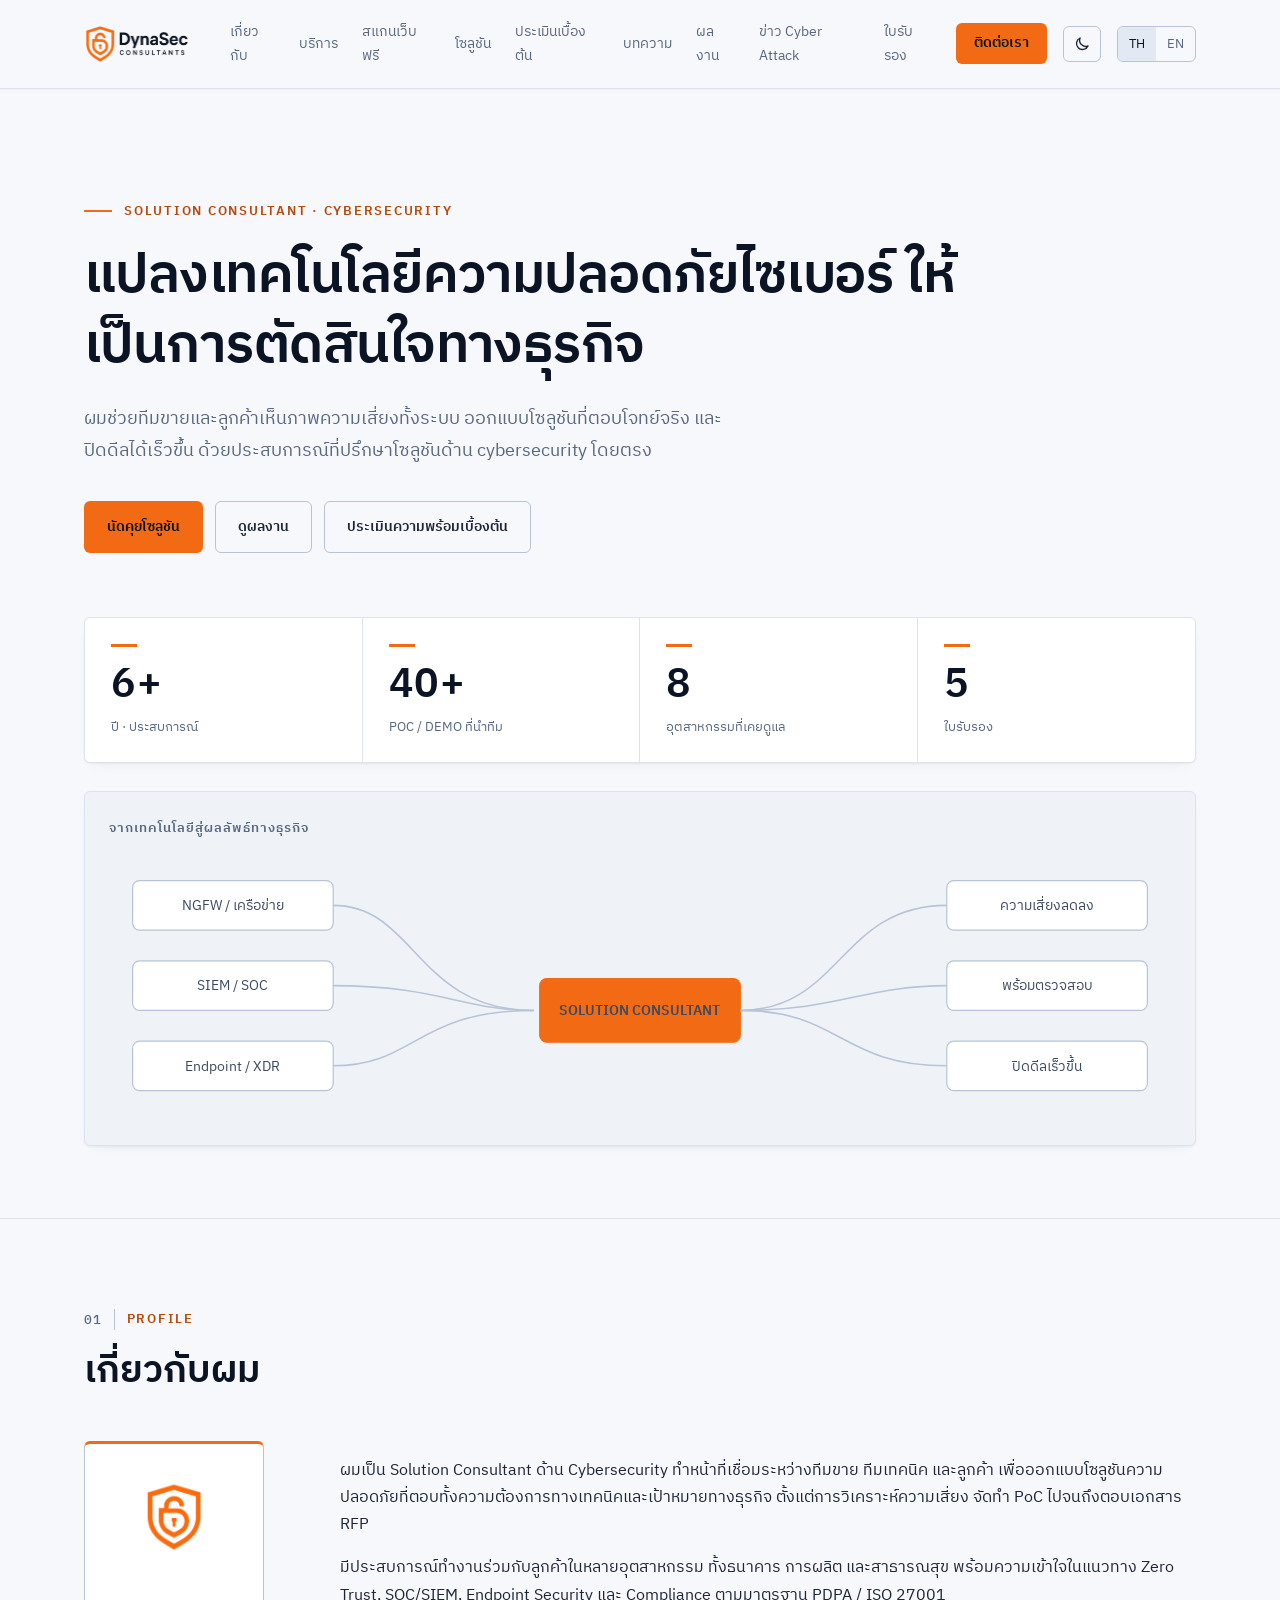
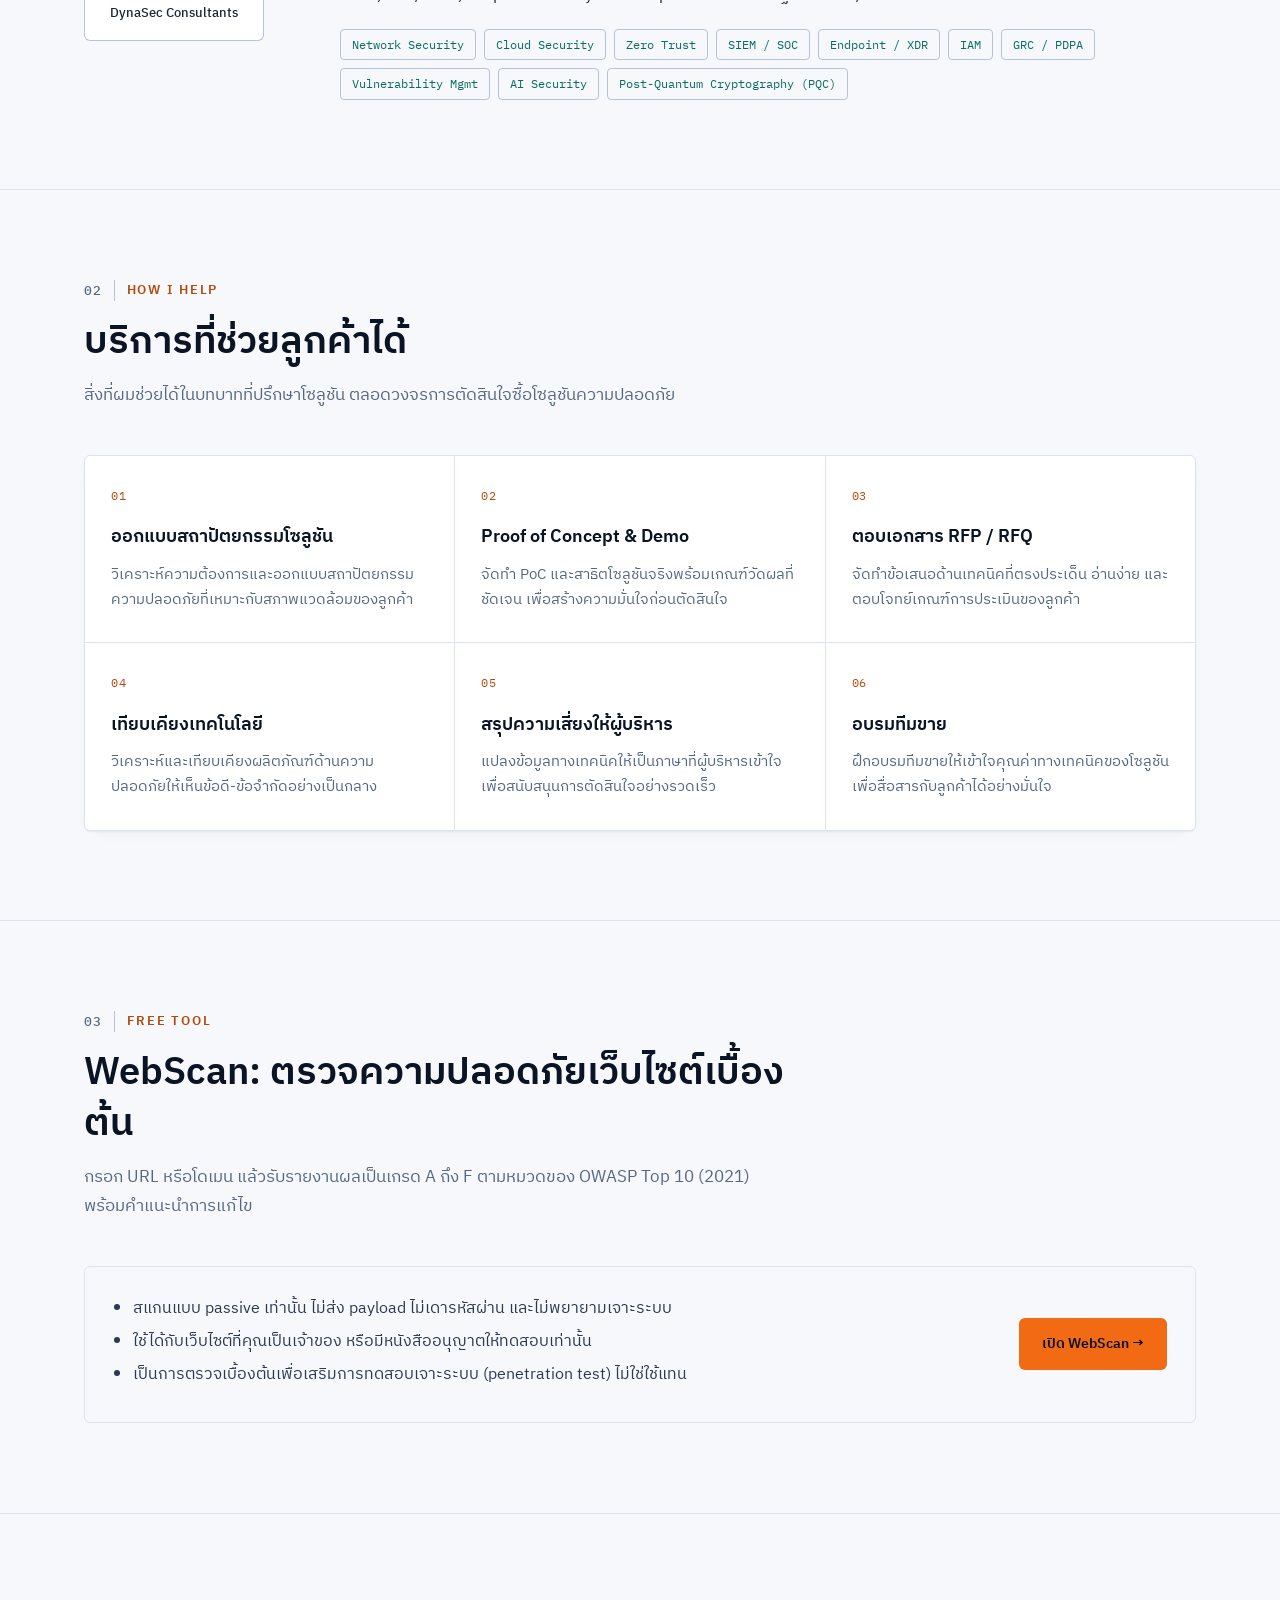
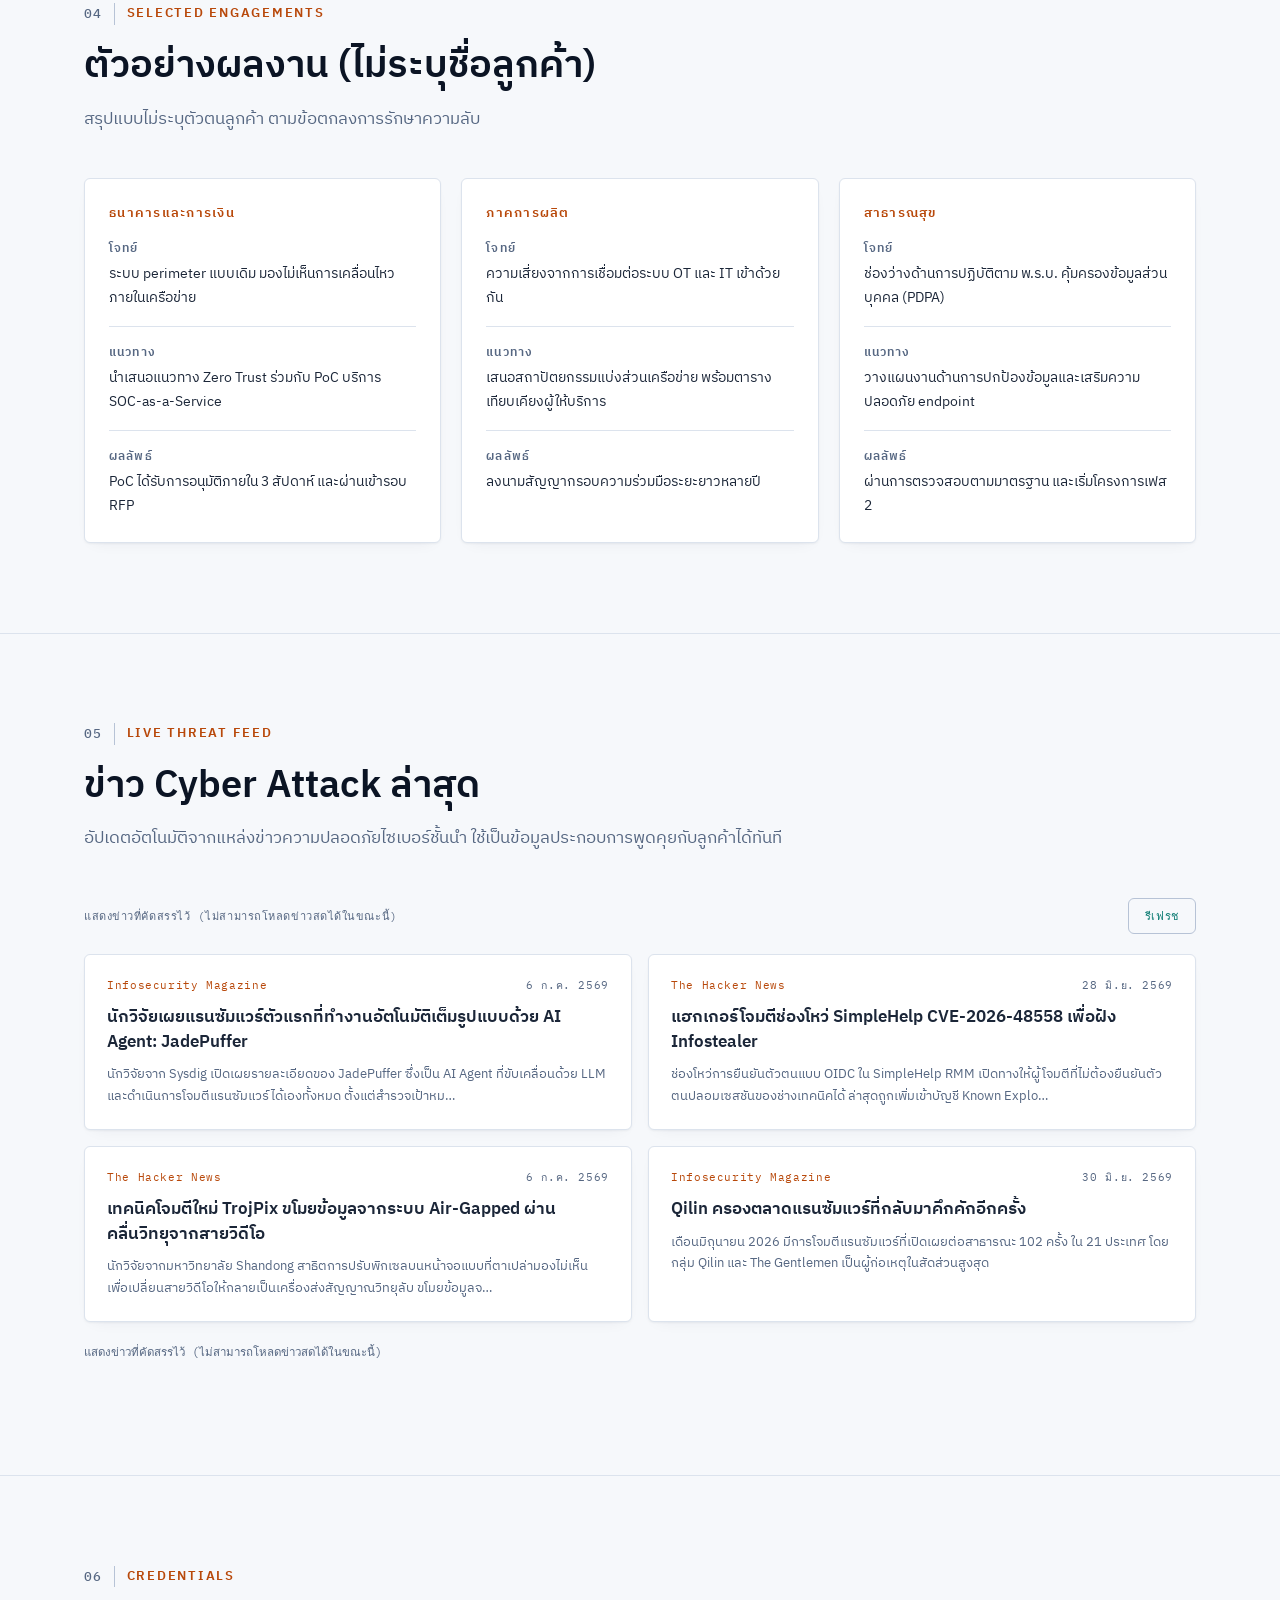
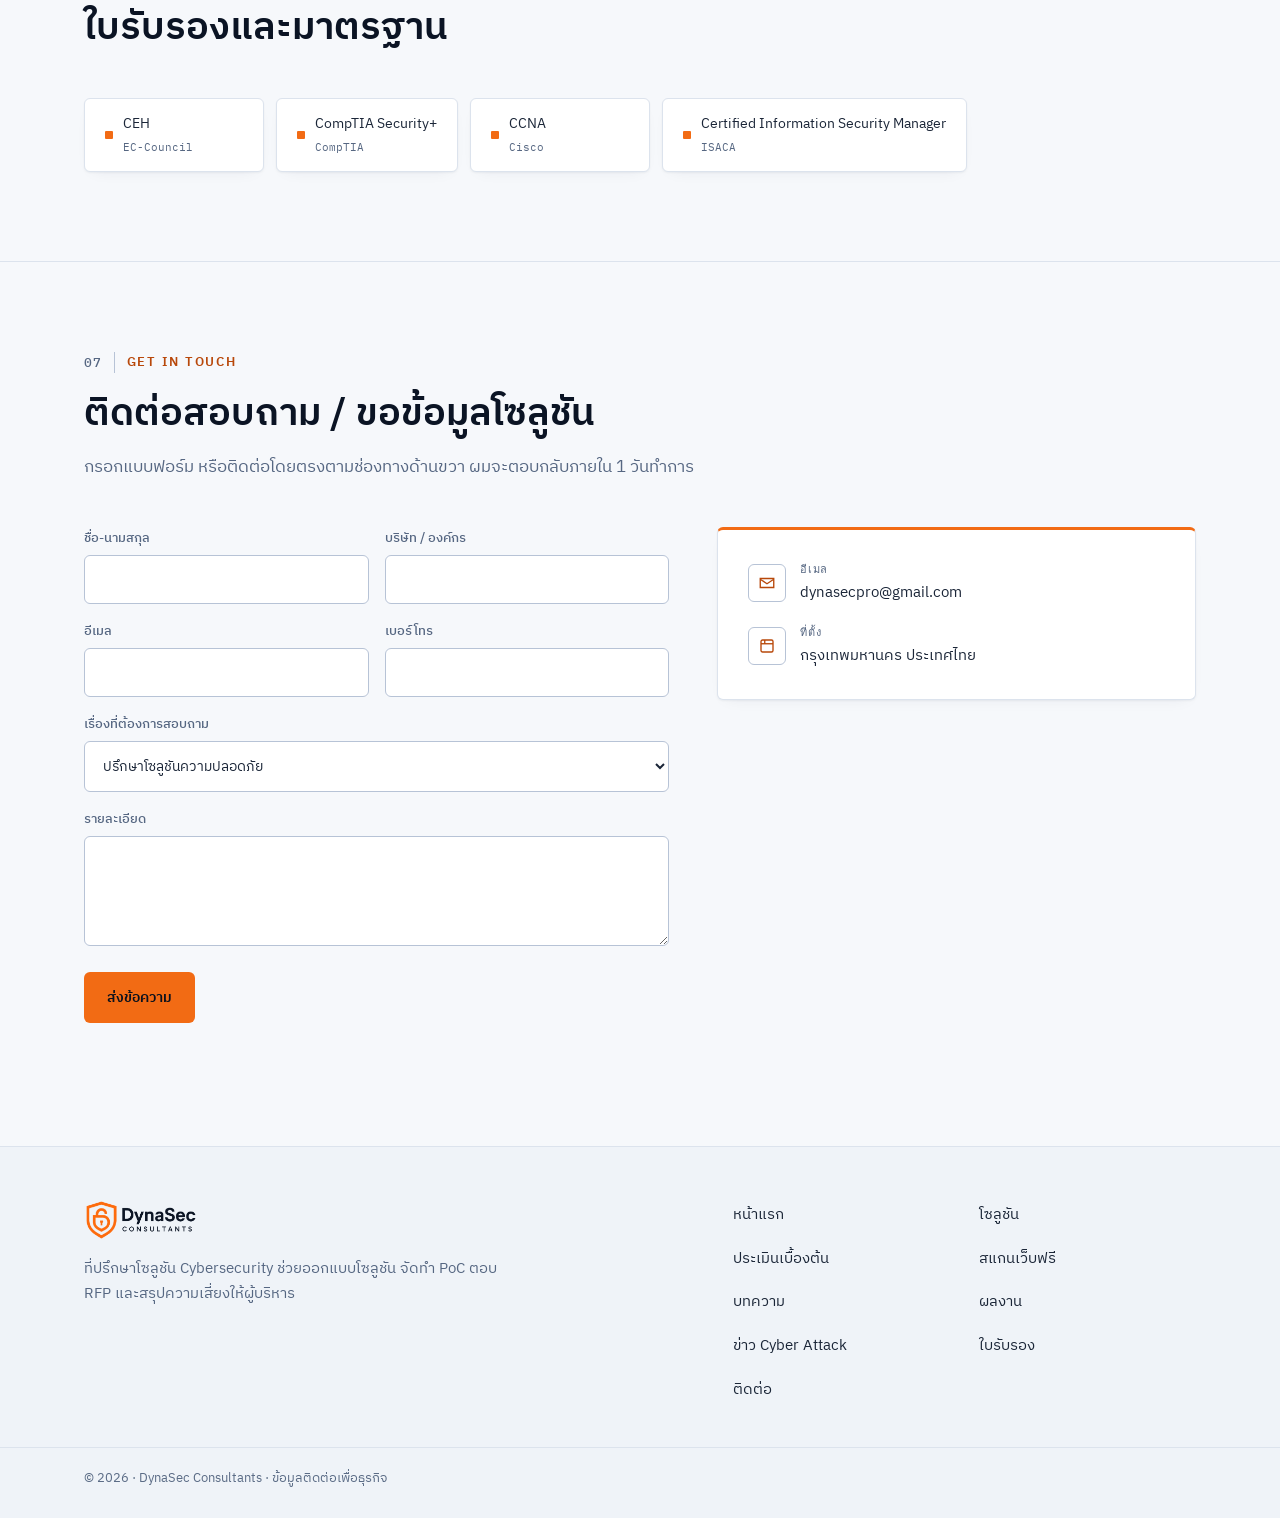
==== commit 64680f35: "Add WebScan section, nav and footer links to the main site Co-Authored-By: Claude Sonnet 5.5 <norepl" ====
--- a/index.html
+++ b/index.html
@@ -5,10 +5,6 @@
 <meta name="viewport" content="width=device-width, initial-scale=1.0">
 <meta name="color-scheme" content="dark light">
 <script>(function(){try{var t=localStorage.getItem('dynasec-theme');if(t!=='light'&&t!=='dark'){t=window.matchMedia&&matchMedia('(prefers-color-scheme: light)').matches?'light':'dark';}document.documentElement.setAttribute('data-theme',t);}catch(e){document.documentElement.setAttribute('data-theme','dark');}})();</script>
-<script>
-  window.va = window.va || function () { (window.vaq = window.vaq || []).push(arguments); };
-</script>
-<script defer src="/_vercel/insights/script.js"></script>
 <title>DynaSec Consultants · ที่ปรึกษาโซลูชัน Cybersecurity</title>
 <meta name="description" content="ที่ปรึกษาโซลูชัน Cybersecurity ช่วยออกแบบโซลูชัน จัดทำ PoC ตอบ RFP และสรุปความเสี่ยงให้ผู้บริหาร พร้อมบทความและข่าวภัยคุกคามไซเบอร์ล่าสุด">
 <meta name="google-site-verification" content="XmnTReE6u66Yyf2H8iPxOpdasmHxMQ3dCB_v-ennzVU" />
@@ -143,6 +139,9 @@
   .btn-primary:hover{opacity:0.92;}
   .btn-ghost{border:1px solid var(--line);color:var(--text);}
   .btn-ghost:hover{border-color:var(--teal);color:var(--teal);}
+  .ws-card{display:flex;flex-wrap:wrap;align-items:center;justify-content:space-between;gap:24px;border:1px solid var(--line);border-radius:var(--radius,8px);padding:28px;}
+  .ws-points{margin:0;padding-left:20px;max-width:720px;color:var(--prose,var(--text));line-height:1.7;}
+  .ws-points li{margin-bottom:6px;}
 
   /* stat readout row */
   .readout{
@@ -315,6 +314,7 @@
     <nav class="links">
       <a href="#about" data-i18n="navAbout">เกี่ยวกับ</a>
       <a href="#services" data-i18n="navServices">บริการ</a>
+      <a href="#webscan" data-i18n="navWebscan">สแกนเว็บฟรี</a>
       <a href="solutions.html" data-i18n="navSolutions">โซลูชัน</a>
       <a href="/assessment.html" data-i18n="navAssessment">ประเมินเบื้องต้น</a>
       <a href="/blog" data-i18n="navBlog">บทความ</a>
@@ -435,7 +435,7 @@
     <div class="section-head">
       <div class="eyebrow" data-i18n="servicesEyebrow">HOW I HELP</div>
       <h2 data-i18n="servicesTitle">บริการที่ช่วยลูกค้าได้</h2>
-      <p data-i18n="servicesSub">สิ่งที่ผมช่วยได้ในบทบาทที่ปรึกษาโซลูชัน ตลอ���วงจรการตัดสินใจซื้อโซลูชันความปลอดภัย</p>
+      <p data-i18n="servicesSub">สิ่งที่ผมช่วยได้ในบทบาทที่ปรึกษาโซลูชัน ตลอดวงจรการตัดสินใจซื้อโซลูชันความปลอดภัย</p>
     </div>
     <div class="services-grid">
       <div class="service">
@@ -468,6 +468,24 @@
         <h3 data-i18n="svc6Title">อบรมทีมขาย</h3>
         <p data-i18n="svc6Body">ฝึกอบรมทีมขายให้เข้าใจคุณค่าทางเทคนิคของโซลูชัน เพื่อสื่อสารกับลูกค้าได้อย่างมั่นใจ</p>
       </div>
+    </div>
+  </div>
+</section>
+
+<section id="webscan">
+  <div class="wrap">
+    <div class="section-head">
+      <div class="eyebrow" data-i18n="wsEyebrow">FREE TOOL</div>
+      <h2 data-i18n="wsTitle">WebScan: ตรวจความปลอดภัยเว็บไซต์เบื้องต้น</h2>
+      <p data-i18n="wsSub">กรอก URL หรือโดเมน แล้วรับรายงานผลเป็นเกรด A ถึง F ตามหมวดของ OWASP Top 10 (2021) พร้อมคำแนะนำการแก้ไข</p>
+    </div>
+    <div class="ws-card">
+      <ul class="ws-points">
+        <li data-i18n="wsP1">สแกนแบบ passive เท่านั้น ไม่ส่ง payload ไม่เดารหัสผ่าน และไม่พยายามเจาะระบบ</li>
+        <li data-i18n="wsP2">ใช้ได้กับเว็บไซต์ที่คุณเป็นเจ้าของ หรือมีหนังสืออนุญาตให้ทดสอบเท่านั้น</li>
+        <li data-i18n="wsP3">เป็นการตรวจเบื้องต้นเพื่อเสริมการทดสอบเจาะระบบ (penetration test) ไม่ใช่ใช้แทน</li>
+      </ul>
+      <a class="btn btn-primary" href="https://webscan.dynasec.pro" target="_blank" rel="noopener" data-i18n="wsCta">เปิด WebScan →</a>
     </div>
   </div>
 </section>
@@ -606,6 +624,7 @@
       <a class="t-th" href="/">หน้าแรก</a><a class="t-en" href="/">Home</a>
       <a class="t-th" href="/solutions.html">โซลูชัน</a><a class="t-en" href="/solutions.html">Solutions</a>
       <a class="t-th" href="/assessment.html">ประเมินเบื้องต้น</a><a class="t-en" href="/assessment.html">Self-assessment</a>
+      <a class="t-th" href="/#webscan">สแกนเว็บฟรี</a><a class="t-en" href="/#webscan">Free web scan</a>
       <a class="t-th" href="/blog">บทความ</a><a class="t-en" href="/en/blog">Blog</a>
       <a class="t-th" href="/#cases">ผลงาน</a><a class="t-en" href="/#cases">Case studies</a>
       <a class="t-th" href="/#news">ข่าว Cyber Attack</a><a class="t-en" href="/#news">Cyber news</a>
@@ -620,7 +639,7 @@
 const translations = {
   th: {
     brandName: "Anurak",
-    navAbout: "เกี่ยวกับ", navServices: "บริการ", navSolutions: "โซลูชัน", navAssessment: "ประเมินเบื้องต้น", navBlog: "บทความ", navCases: "ผลงาน", navCerts: "ใบรับรอง", navContact: "ติดต่อ",
+    navAbout: "เกี่ยวกับ", navServices: "บริการ", navWebscan: "สแกนเว็บฟรี", navSolutions: "โซลูชัน", navAssessment: "ประเมินเบื้องต้น", navBlog: "บทความ", navCases: "ผลงาน", navCerts: "ใบรับรอง", navContact: "ติดต่อ",
     heroEyebrow: "SOLUTION CONSULTANT · CYBERSECURITY",
     heroTitle: "แปลงเทคโนโลยีความปลอดภัยไซเบอร์ ให้เป็นการตัดสินใจทางธุรกิจ",
     heroSub: "ผมช่วยทีมขายและลูกค้าเห็นภาพความเสี่ยงทั้งระบบ ออกแบบโซลูชันที่ตอบโจทย์จริง และปิดดีลได้เร็วขึ้น ด้วยประสบการณ์ที่ปรึกษาโซลูชันด้าน cybersecurity โดยตรง",
@@ -639,6 +658,8 @@
     svc4Title: "เทียบเคียงเทคโนโลยี", svc4Body: "วิเคราะห์และเทียบเคียงผลิตภัณฑ์ด้านความปลอดภัยให้เห็นข้อดี-ข้อจำกัดอย่างเป็นกลาง",
     svc5Title: "สรุปความเสี่ยงให้ผู้บริหาร", svc5Body: "แปลงข้อมูลทางเทคนิคให้เป็นภาษาที่ผู้บริหารเข้าใจ เพื่อสนับสนุนการตัดสินใจอย่างรวดเร็ว",
     svc6Title: "อบรมทีมขาย", svc6Body: "ฝึกอบรมทีมขายให้เข้าใจคุณค่าทางเทคนิคของโซลูชัน เพื่อสื่อสารกับลูกค้าได้อย่างมั่นใจ",
+    wsEyebrow: "FREE TOOL", wsTitle: "WebScan: ตรวจความปลอดภัยเว็บไซต์เบื้องต้น", wsSub: "กรอก URL หรือโดเมน แล้วรับรายงานผลเป็นเกรด A ถึง F ตามหมวดของ OWASP Top 10 (2021) พร้อมคำแนะนำการแก้ไข",
+    wsP1: "สแกนแบบ passive เท่านั้น ไม่ส่ง payload ไม่เดารหัสผ่าน และไม่พยายามเจาะระบบ", wsP2: "ใช้ได้กับเว็บไซต์ที่คุณเป็นเจ้าของ หรือมีหนังสืออนุญาตให้ทดสอบเท่านั้น", wsP3: "เป็นการตรวจเบื้องต้นเพื่อเสริมการทดสอบเจาะระบบ (penetration test) ไม่ใช่ใช้แทน", wsCta: "เปิด WebScan →",
     casesEyebrow: "SELECTED ENGAGEMENTS", casesTitle: "ตัวอย่างผลงาน (ไม่ระบุชื่อลูกค้า)",
     casesSub: "สรุปแบบไม่ระบุตัวตนลูกค้า ตามข้อตกลงการรักษาความลับ",
     kChallenge: "โจทย์", kApproach: "แนวทาง", kOutcome: "ผลลัพธ์",
@@ -663,7 +684,7 @@
   },
   en: {
     brandName: "Anurak",
-    navAbout: "About", navServices: "Services", navSolutions: "Solutions", navAssessment: "Assessment", navBlog: "Blog", navCases: "Case Studies", navCerts: "Certifications", navContact: "Contact",
+    navAbout: "About", navServices: "Services", navWebscan: "Free web scan", navSolutions: "Solutions", navAssessment: "Assessment", navBlog: "Blog", navCases: "Case Studies", navCerts: "Certifications", navContact: "Contact",
     heroEyebrow: "SOLUTION CONSULTANT · CYBERSECURITY",
     heroTitle: "Turning cybersecurity architecture into business decisions.",
     heroSub: "I help sales teams and clients see the full risk picture, design solutions that actually fit, and close deals faster — backed by hands-on cybersecurity solution consulting experience.",
@@ -682,6 +703,8 @@
     svc4Title: "Vendor & Tech Positioning", svc4Body: "Compare security products objectively, highlighting real trade-offs and fit.",
     svc5Title: "Executive Risk Briefing", svc5Body: "Translate technical findings into language executives can act on quickly.",
     svc6Title: "Sales Enablement Training", svc6Body: "Train sales teams to understand and confidently communicate technical value.",
+    wsEyebrow: "FREE TOOL", wsTitle: "WebScan: a quick web security check", wsSub: "Enter a URL or domain and get a report graded A to F across the OWASP Top 10 (2021) categories, with remediation advice.",
+    wsP1: "Passive scanning only: no payloads, no password guessing, no intrusion attempts.", wsP2: "Use it only on sites you own or have written permission to test.", wsP3: "A first-pass check that supplements, and does not replace, a penetration test.", wsCta: "Open WebScan →",
     casesEyebrow: "SELECTED ENGAGEMENTS", casesTitle: "Selected Case Studies (client-anonymized)",
     casesSub: "Anonymized per confidentiality agreements.",
     kChallenge: "CHALLENGE", kApproach: "APPROACH", kOutcome: "OUTCOME",
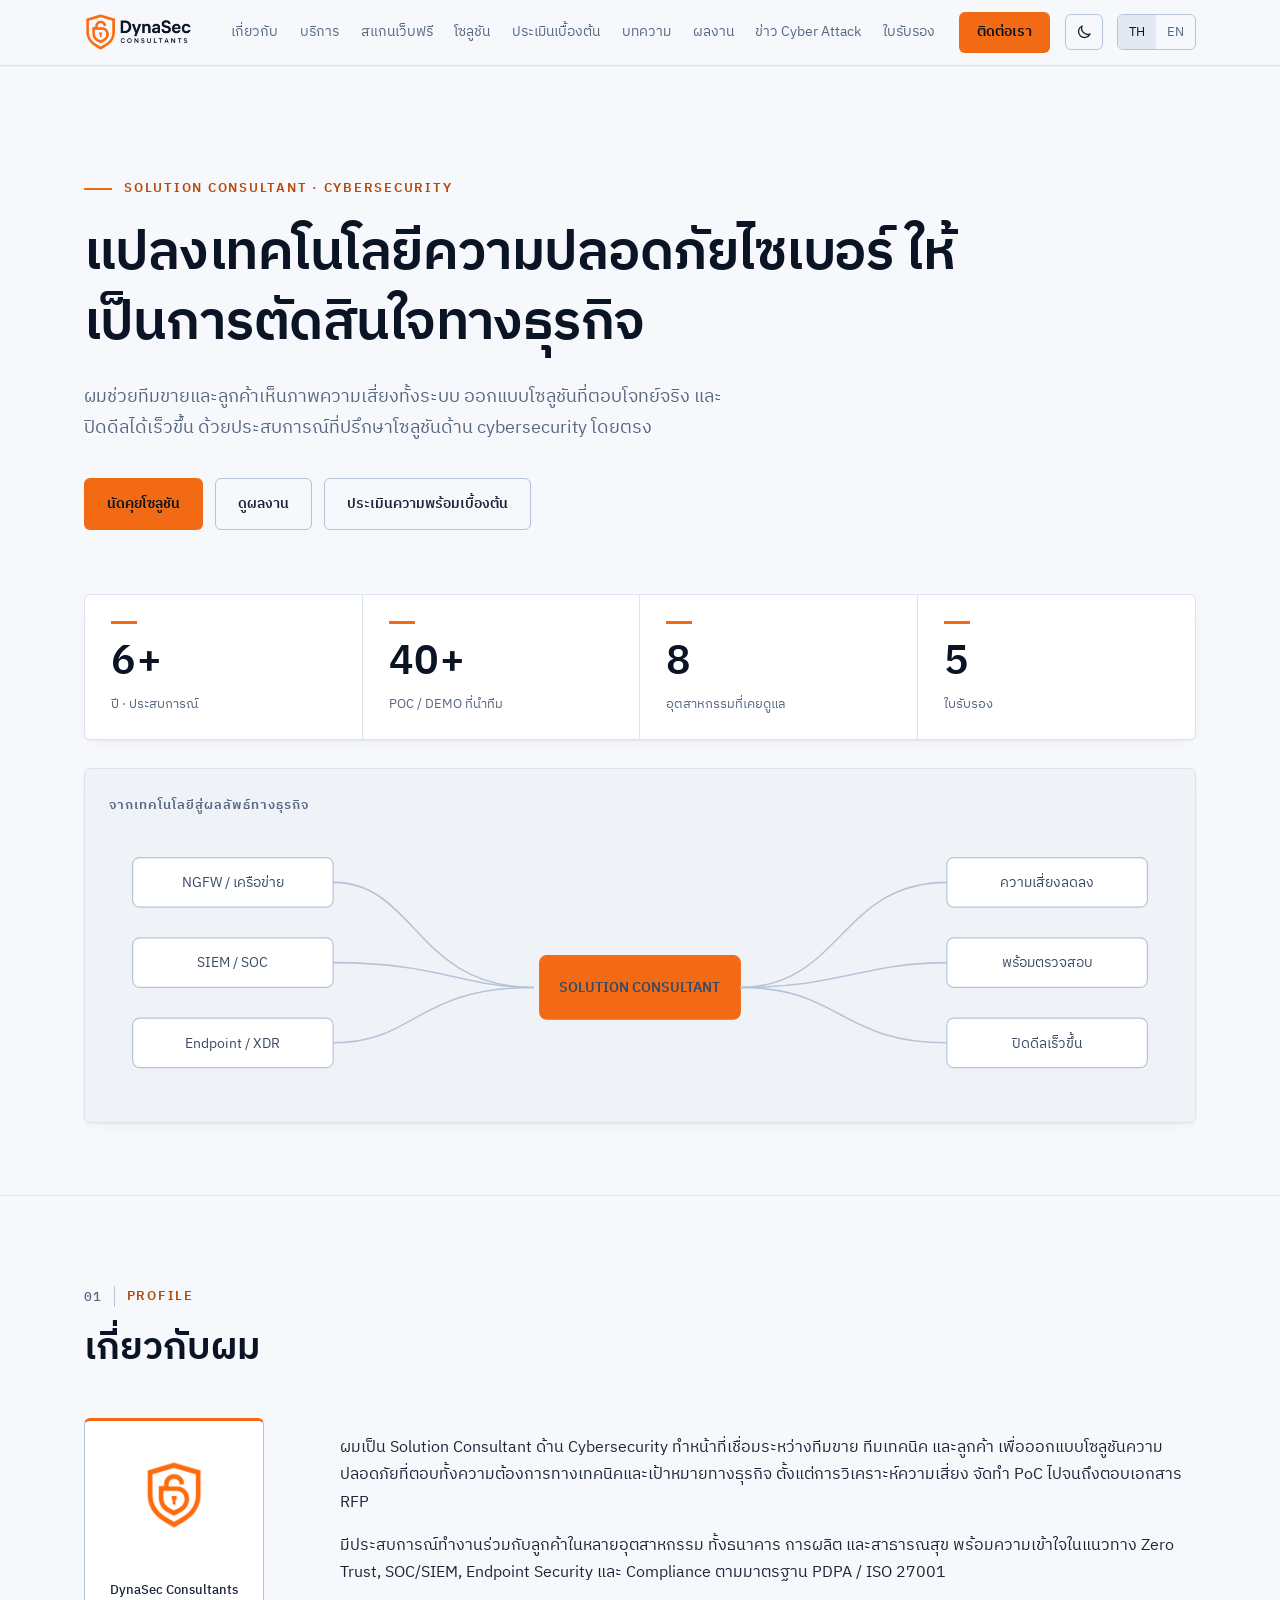
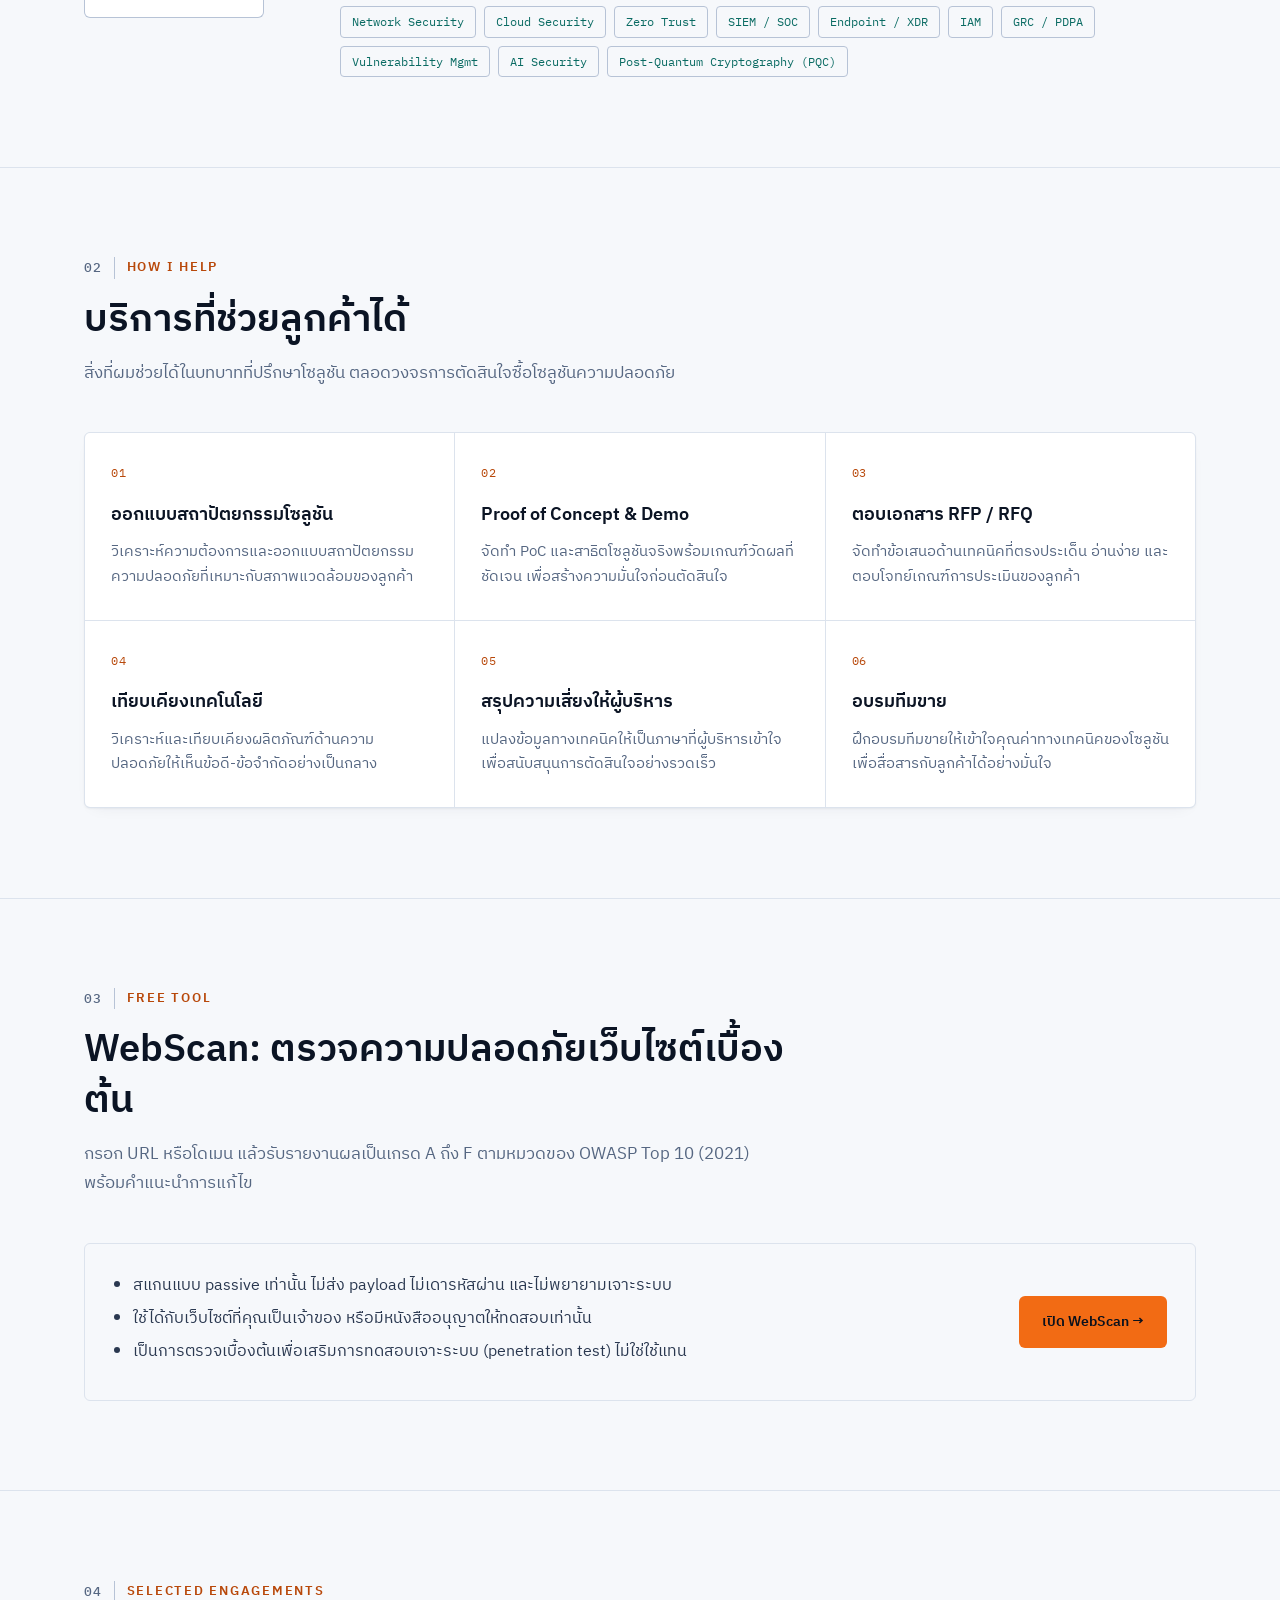
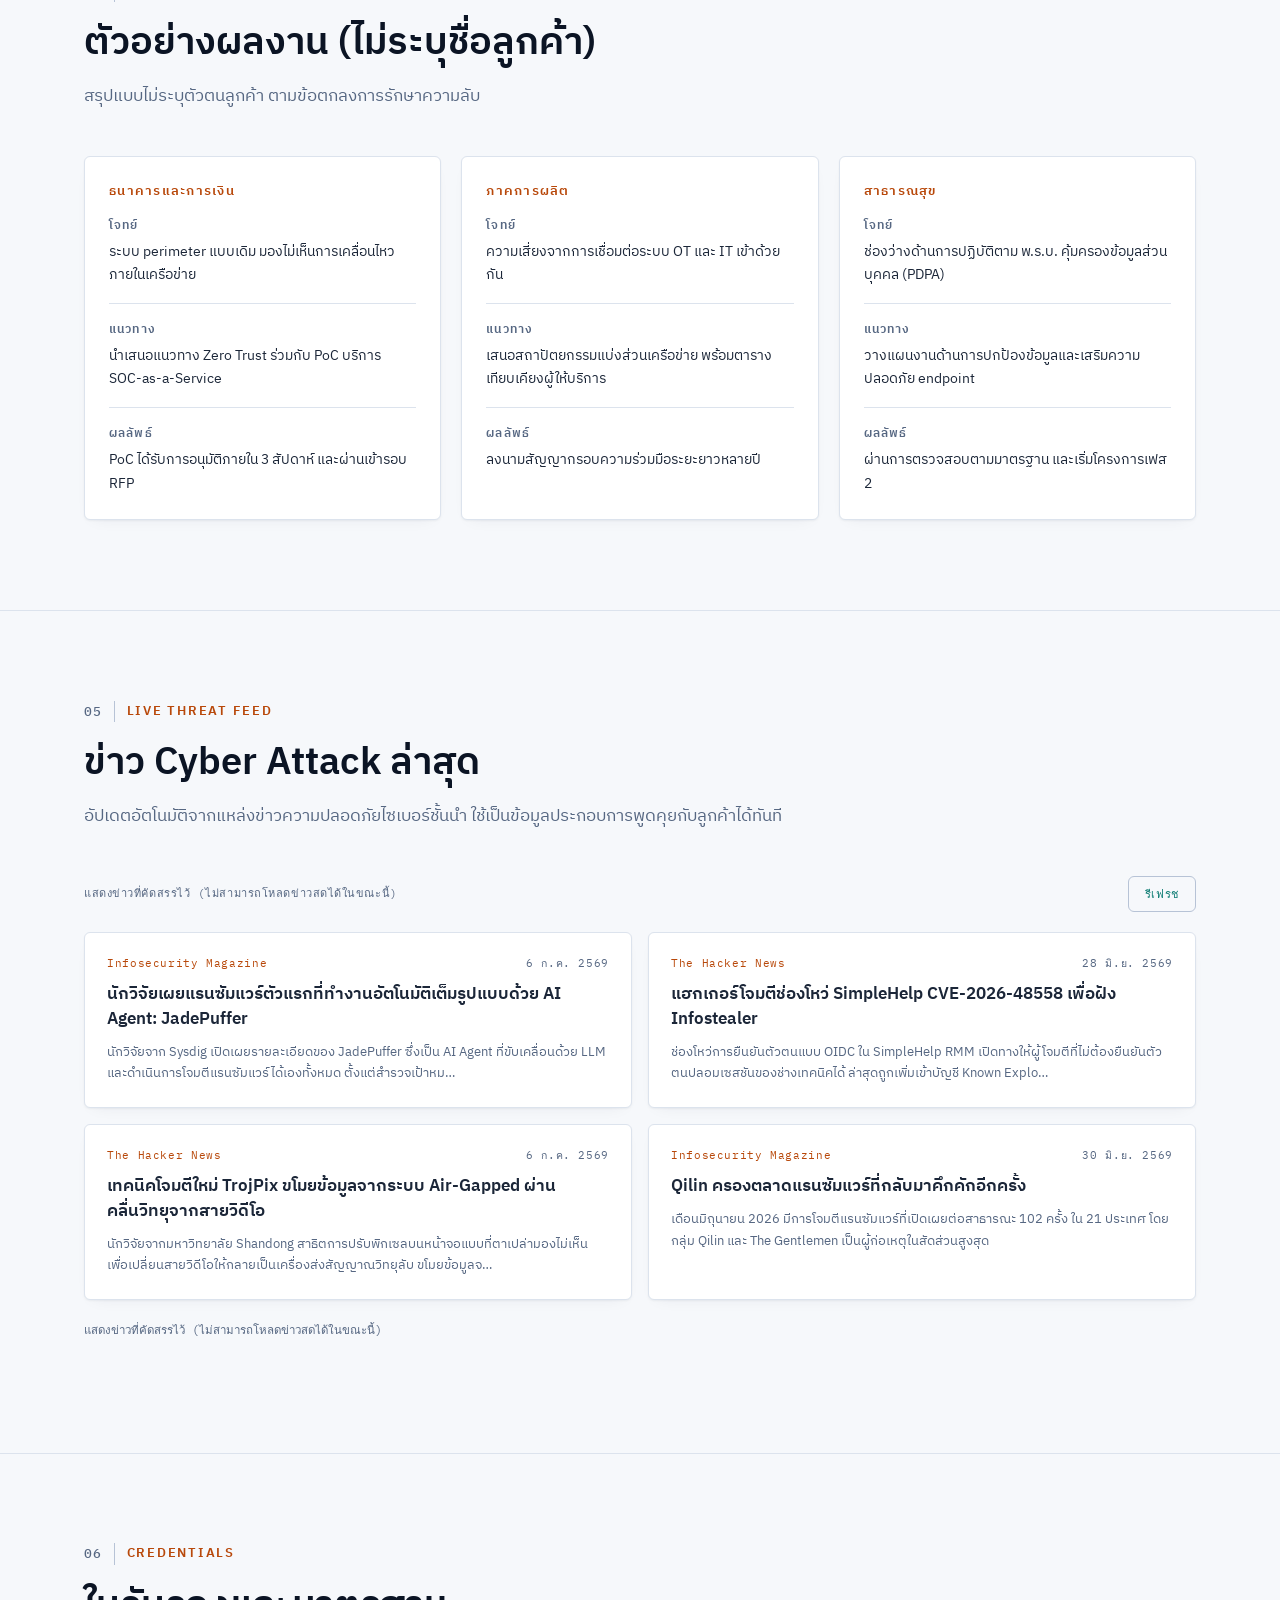
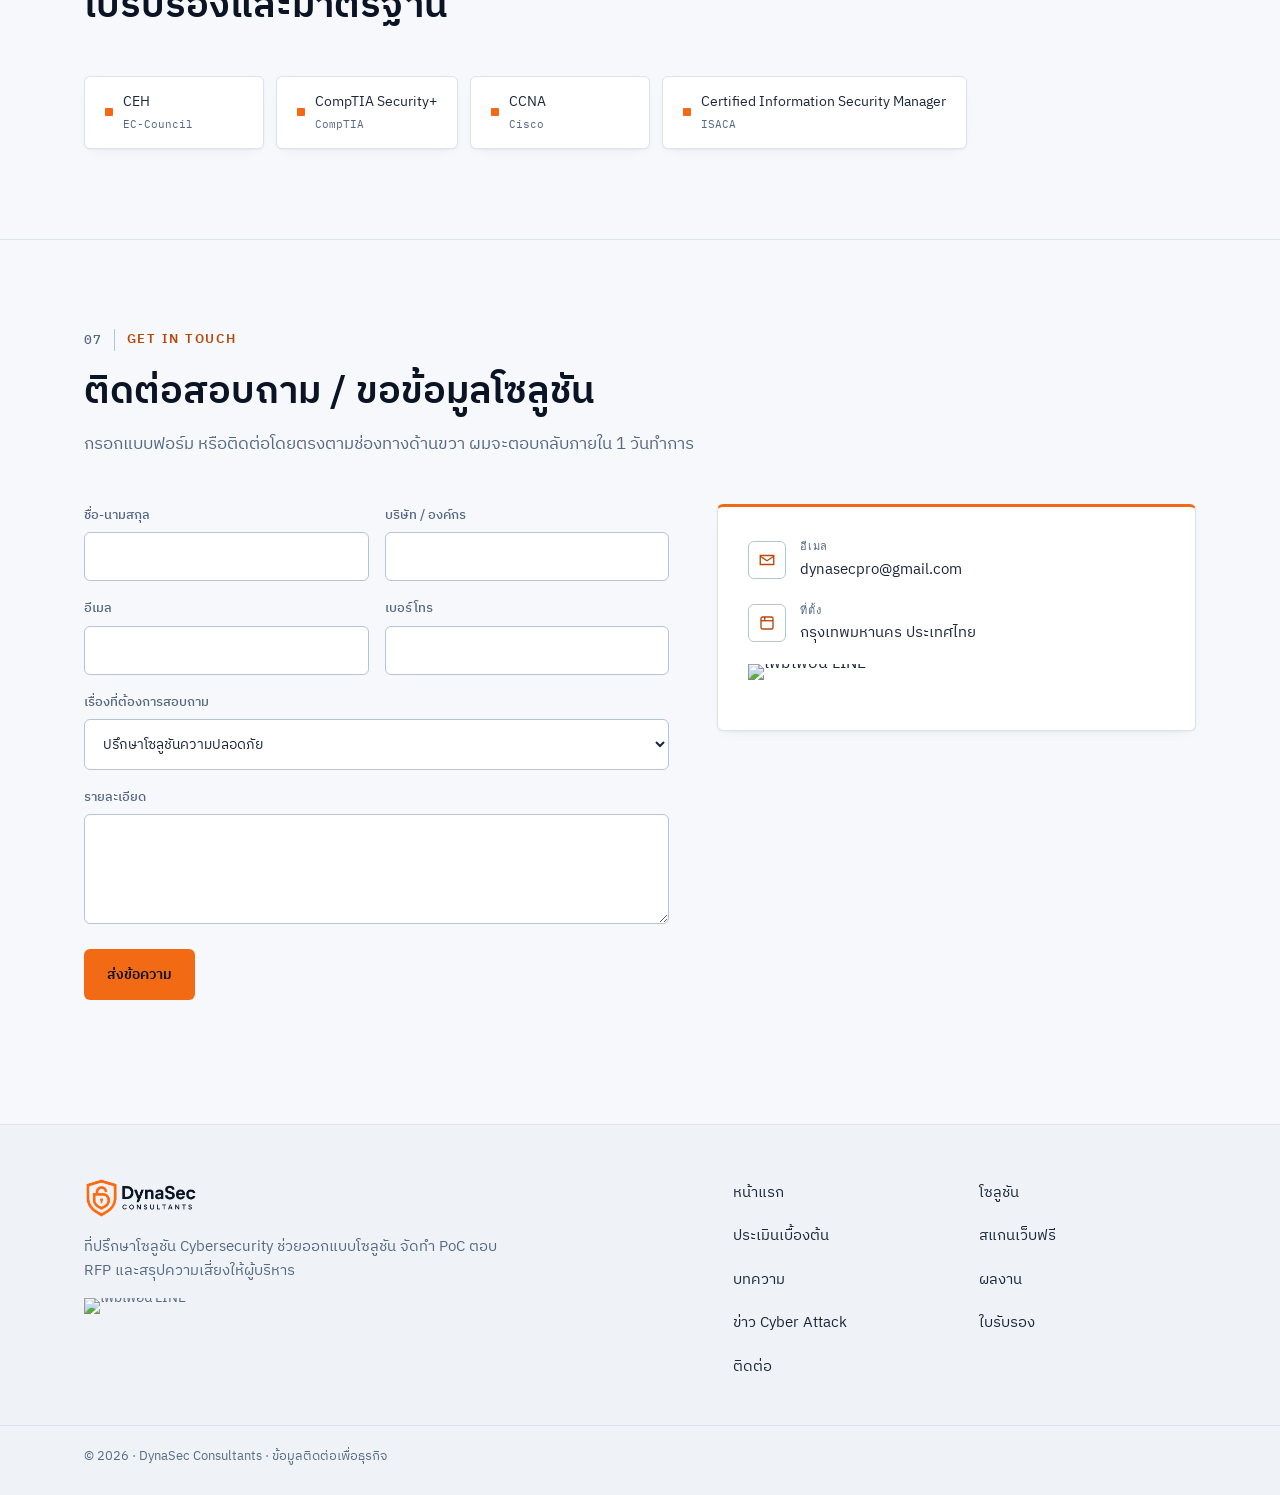
==== commit b49845b2: "Add LINE add-friend button to contact section and site footer Co-Authored-By: Claude Sonnet 5.5 <nor" ====
--- a/index.html
+++ b/index.html
@@ -607,6 +607,7 @@
             <div class="v" id="contact-location"><!--ssr:location-->กรุงเทพมหานคร ประเทศไทย<!--/ssr:location--></div>
           </div>
         </div>
+        <div class="direct-item"><a class="line-add" href="https://lin.ee/Phn11JA" target="_blank" rel="noopener"><img src="https://scdn.line-apps.com/n/line_add_friends/btn/th.png" alt="เพิ่มเพื่อน LINE" height="36" loading="lazy"></a></div>
       </div>
     </div>
   </div>
@@ -619,6 +620,7 @@
     <div class="foot-brand">
       <img class="logo-on-dark" src="/assets/logo-full.png" alt="DynaSec Consultants" width="130" height="48" loading="lazy"><img class="logo-on-light" src="/assets/logo-full-light.png" alt="" width="130" height="48" loading="lazy">
       <p><span class="t-th">ที่ปรึกษาโซลูชัน Cybersecurity ช่วยออกแบบโซลูชัน จัดทำ PoC ตอบ RFP และสรุปความเสี่ยงให้ผู้บริหาร</span><span class="t-en">Cybersecurity solution consulting: solution design, PoC delivery, RFP responses and executive risk summaries.</span></p>
+      <a class="line-add" href="https://lin.ee/Phn11JA" target="_blank" rel="noopener"><img src="https://scdn.line-apps.com/n/line_add_friends/btn/th.png" alt="เพิ่มเพื่อน LINE" height="36" loading="lazy"></a>
     </div>
     <nav class="foot-nav" aria-label="Footer">
       <a class="t-th" href="/">หน้าแรก</a><a class="t-en" href="/">Home</a>
--- a/assets/modern.css
+++ b/assets/modern.css
@@ -100,12 +100,14 @@
     backdrop-filter:none;-webkit-backdrop-filter:none;
     border-bottom:1px solid var(--line);
   }
-  .nav{padding:12px 24px;gap:22px;justify-content:flex-start;}
+  .nav{padding:12px 24px;gap:clamp(14px,1.6vw,22px);justify-content:flex-start;flex-wrap:nowrap;}
+  .brand{flex:none;}
+  .lang-toggle,.theme-toggle{flex:none;}
   nav.links{margin-left:18px;}
   .nav>.lang-toggle,.nav-right{margin-left:-6px;}
   .brand img{height:40px;}
-  nav.links{gap:24px;font-size:14px;align-items:center;}
-  nav.links a{position:relative;padding:8px 0;color:var(--muted);}
+  nav.links{gap:clamp(16px,1.7vw,26px);font-size:14px;align-items:center;white-space:nowrap;}
+  nav.links a{position:relative;padding:8px 0;color:var(--muted);white-space:nowrap;line-height:1.3;}
   nav.links a::after{
     content:'';position:absolute;left:0;right:0;bottom:0;height:2px;background:var(--brand);
     transform:scaleX(0);transform-origin:left;transition:transform .2s ease;
@@ -120,8 +122,11 @@
   .lang-toggle button.active,.lang-toggle a.active{background:var(--active);color:var(--strong);}
   .lang-toggle button:hover,.lang-toggle a:hover{color:var(--strong);}
   .menu-toggle{display:none;}
-
-  @media (min-width:1021px){
+  .line-add{display:inline-block;margin-top:14px;line-height:0;}
+  .line-add img{height:36px;width:auto;display:block;}
+  .direct-item .line-add{margin-top:0;}
+
+  @media (min-width:1241px){
     .nav-cta{
       display:inline-flex;align-items:center;white-space:nowrap;
       padding:9px 18px;border-radius:var(--radius);font-size:13.5px;font-weight:600;
@@ -134,7 +139,7 @@
   html[lang="en"] .t-th{display:none;}
   html:not([lang="en"]) .t-en{display:none;}
 
-  @media (max-width:1020px){
+  @media (max-width:1240px){
     nav.links{
       display:none;position:absolute;top:100%;left:0;right:0;
       flex-direction:column;align-items:stretch;gap:0;padding:6px 24px 14px;
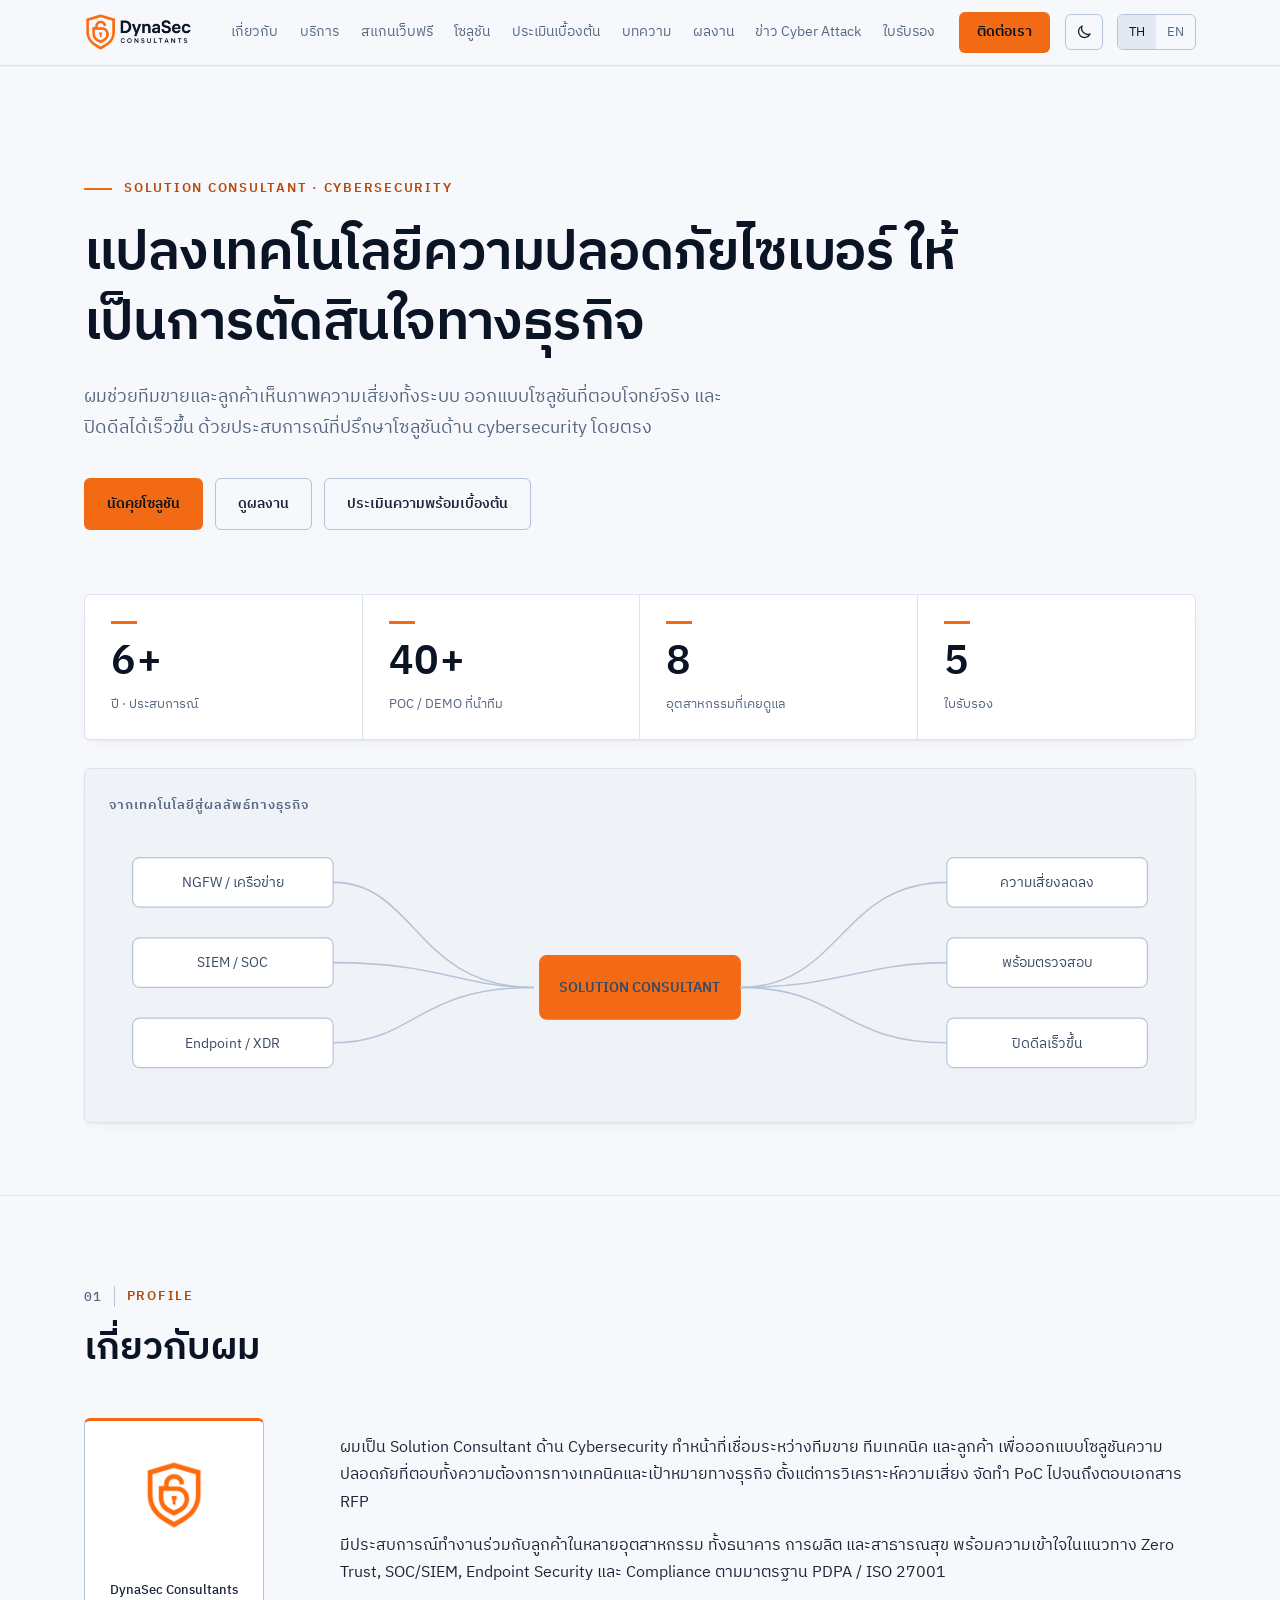
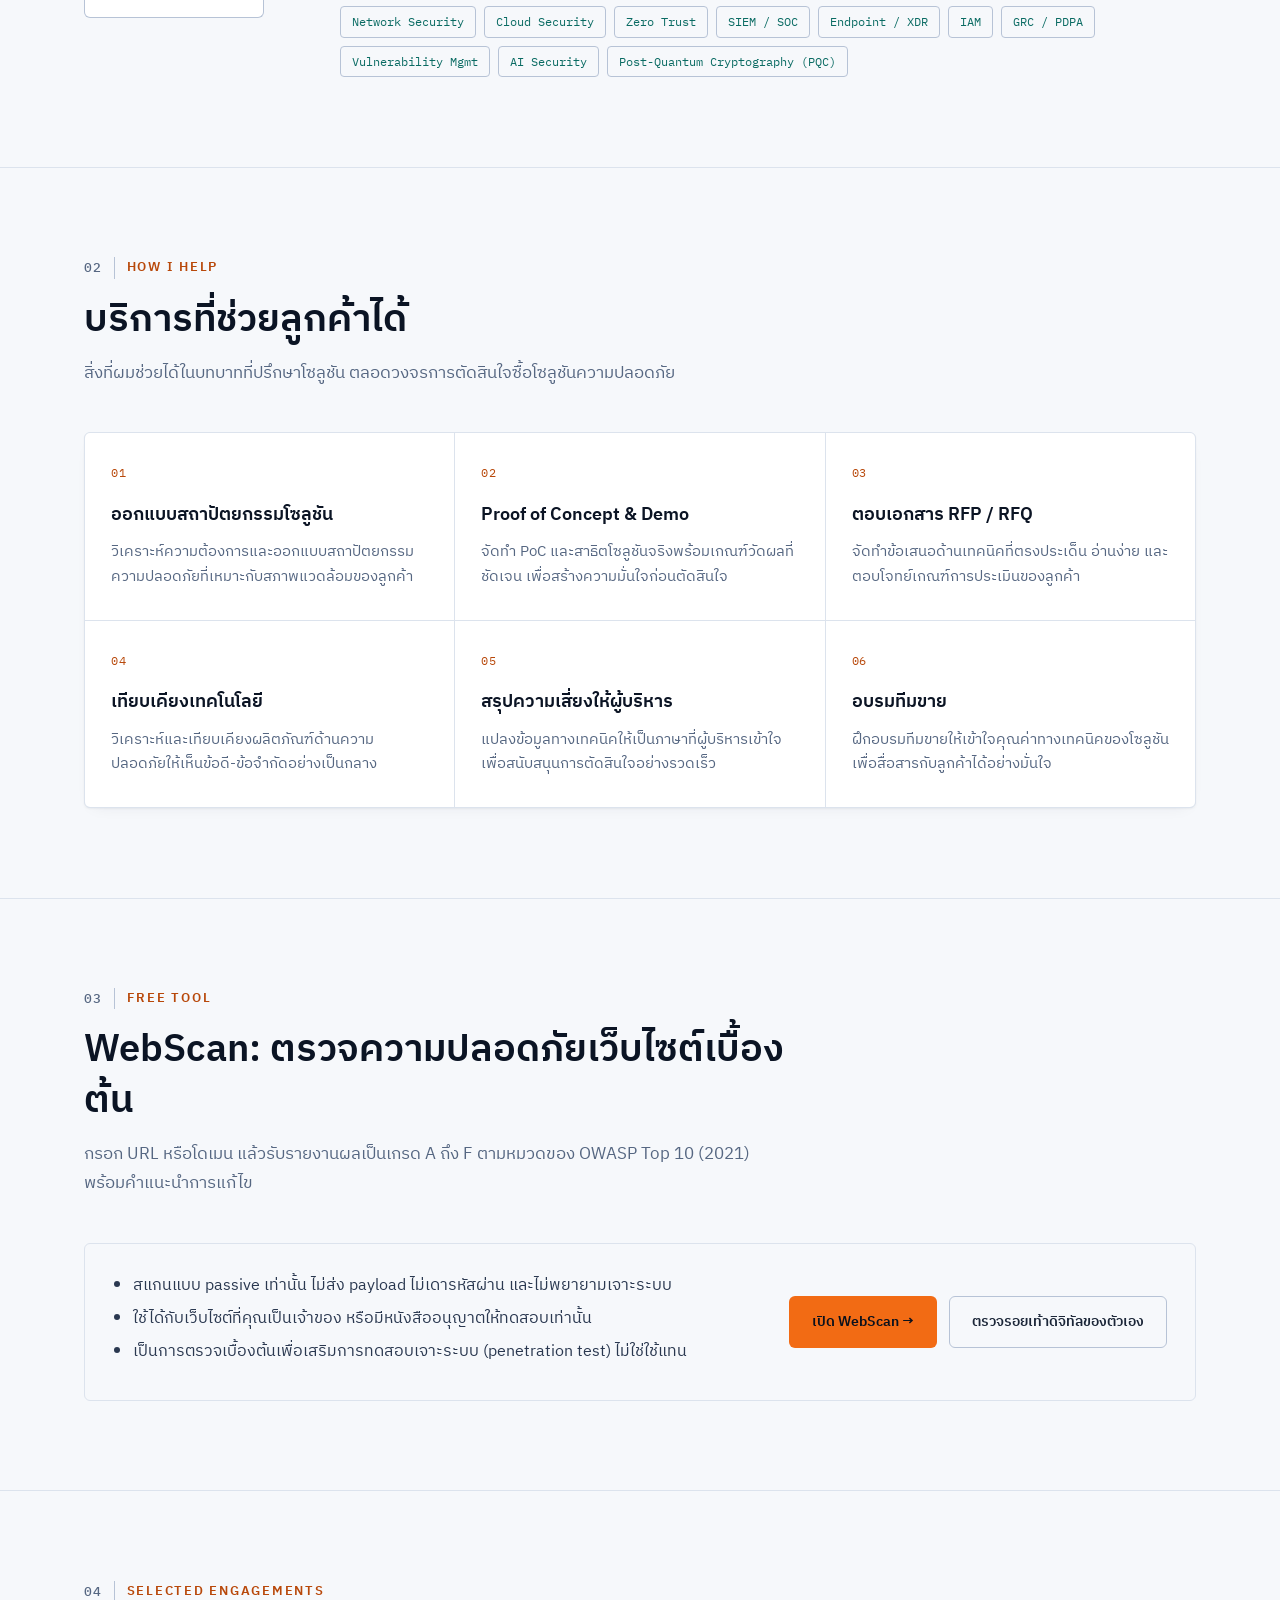
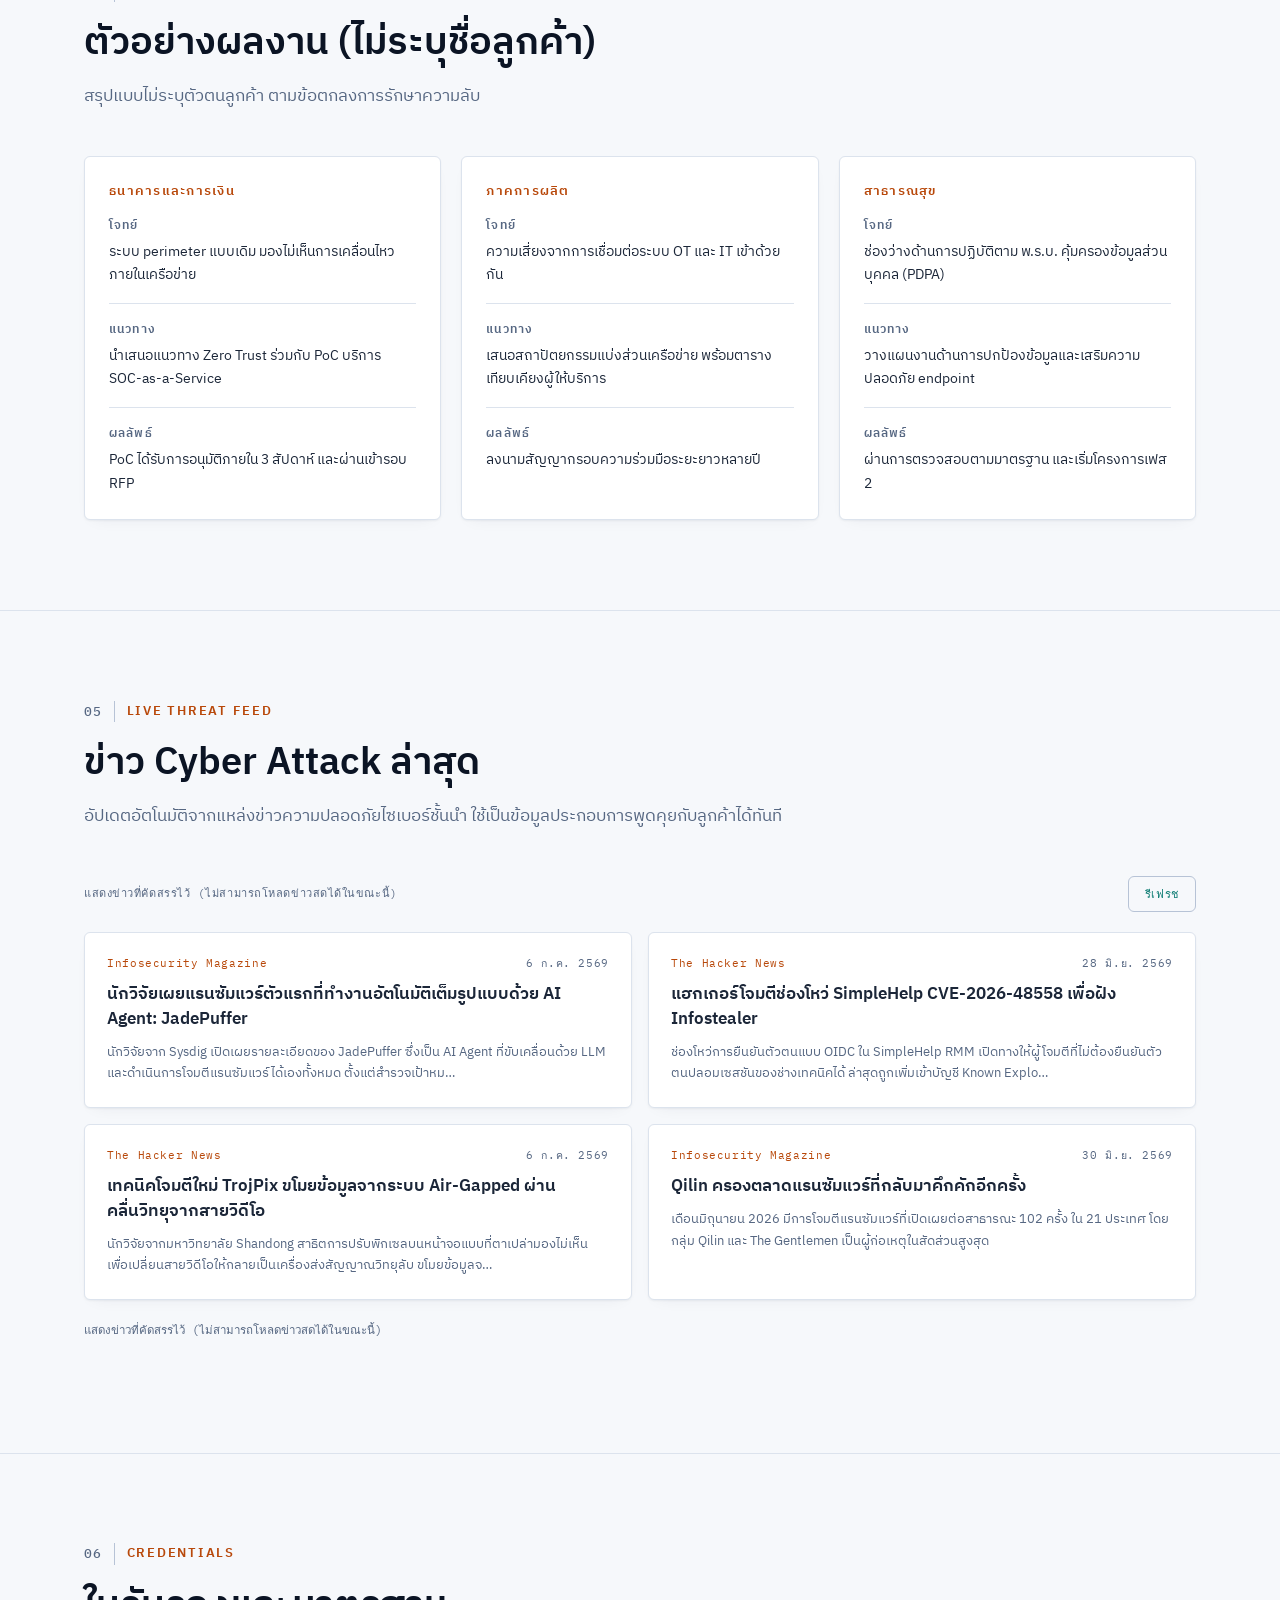
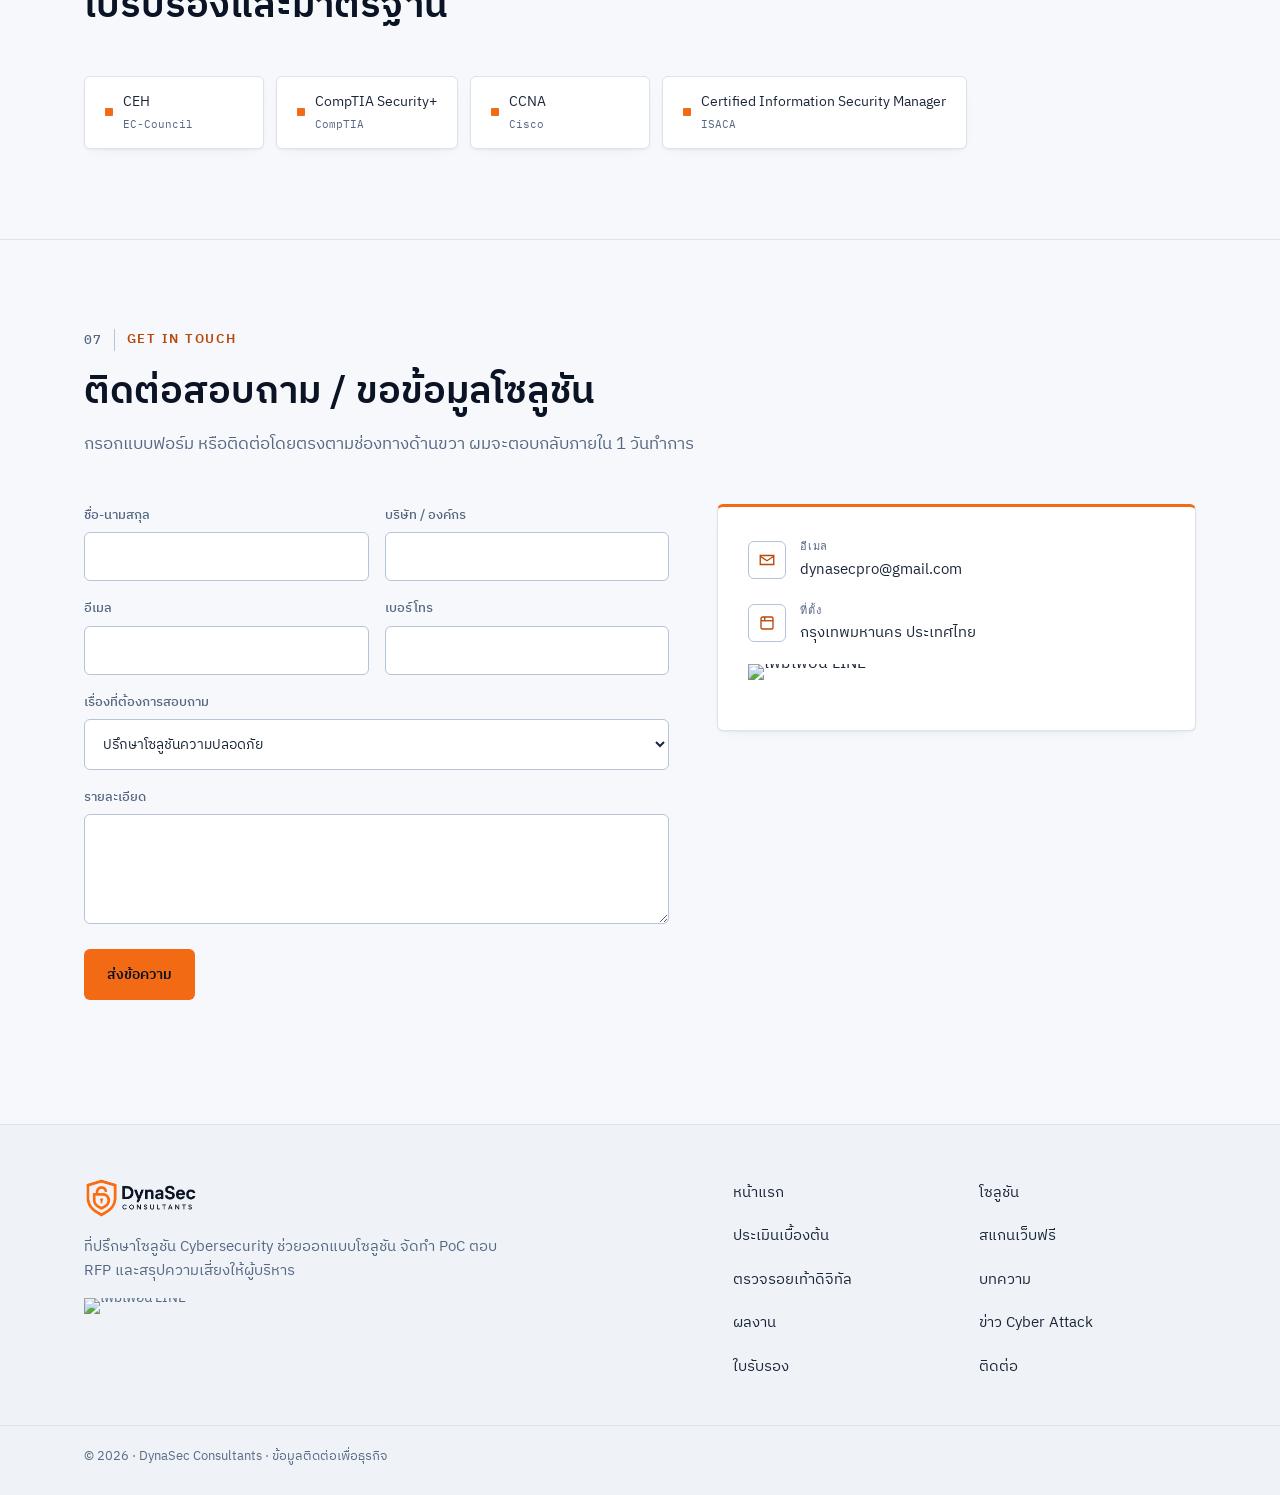
==== commit 6fccc4fe: "Add digital footprint check: username search using the open WhatsMyName dataset (own or authorized a" ====
--- a/index.html
+++ b/index.html
@@ -485,7 +485,7 @@
         <li data-i18n="wsP2">ใช้ได้กับเว็บไซต์ที่คุณเป็นเจ้าของ หรือมีหนังสืออนุญาตให้ทดสอบเท่านั้น</li>
         <li data-i18n="wsP3">เป็นการตรวจเบื้องต้นเพื่อเสริมการทดสอบเจาะระบบ (penetration test) ไม่ใช่ใช้แทน</li>
       </ul>
-      <a class="btn btn-primary" href="https://webscan.dynasec.pro" target="_blank" rel="noopener" data-i18n="wsCta">เปิด WebScan →</a>
+      <div style="display:flex;flex-wrap:wrap;gap:12px"><a class="btn btn-primary" href="https://webscan.dynasec.pro" target="_blank" rel="noopener" data-i18n="wsCta">เปิด WebScan →</a><a class="btn btn-ghost" href="/footprint" data-i18n="fpCta">ตรวจรอยเท้าดิจิทัลของตัวเอง</a></div>
     </div>
   </div>
 </section>
@@ -627,6 +627,7 @@
       <a class="t-th" href="/solutions.html">โซลูชัน</a><a class="t-en" href="/solutions.html">Solutions</a>
       <a class="t-th" href="/assessment.html">ประเมินเบื้องต้น</a><a class="t-en" href="/assessment.html">Self-assessment</a>
       <a class="t-th" href="/#webscan">สแกนเว็บฟรี</a><a class="t-en" href="/#webscan">Free web scan</a>
+      <a class="t-th" href="/footprint">ตรวจรอยเท้าดิจิทัล</a><a class="t-en" href="/footprint">Footprint check</a>
       <a class="t-th" href="/blog">บทความ</a><a class="t-en" href="/en/blog">Blog</a>
       <a class="t-th" href="/#cases">ผลงาน</a><a class="t-en" href="/#cases">Case studies</a>
       <a class="t-th" href="/#news">ข่าว Cyber Attack</a><a class="t-en" href="/#news">Cyber news</a>
@@ -661,7 +662,7 @@
     svc5Title: "สรุปความเสี่ยงให้ผู้บริหาร", svc5Body: "แปลงข้อมูลทางเทคนิคให้เป็นภาษาที่ผู้บริหารเข้าใจ เพื่อสนับสนุนการตัดสินใจอย่างรวดเร็ว",
     svc6Title: "อบรมทีมขาย", svc6Body: "ฝึกอบรมทีมขายให้เข้าใจคุณค่าทางเทคนิคของโซลูชัน เพื่อสื่อสารกับลูกค้าได้อย่างมั่นใจ",
     wsEyebrow: "FREE TOOL", wsTitle: "WebScan: ตรวจความปลอดภัยเว็บไซต์เบื้องต้น", wsSub: "กรอก URL หรือโดเมน แล้วรับรายงานผลเป็นเกรด A ถึง F ตามหมวดของ OWASP Top 10 (2021) พร้อมคำแนะนำการแก้ไข",
-    wsP1: "สแกนแบบ passive เท่านั้น ไม่ส่ง payload ไม่เดารหัสผ่าน และไม่พยายามเจาะระบบ", wsP2: "ใช้ได้กับเว็บไซต์ที่คุณเป็นเจ้าของ หรือมีหนังสืออนุญาตให้ทดสอบเท่านั้น", wsP3: "เป็นการตรวจเบื้องต้นเพื่อเสริมการทดสอบเจาะระบบ (penetration test) ไม่ใช่ใช้แทน", wsCta: "เปิด WebScan →",
+    wsP1: "สแกนแบบ passive เท่านั้น ไม่ส่ง payload ไม่เดารหัสผ่าน และไม่พยายามเจาะระบบ", wsP2: "ใช้ได้กับเว็บไซต์ที่คุณเป็นเจ้าของ หรือมีหนังสืออนุญาตให้ทดสอบเท่านั้น", wsP3: "เป็นการตรวจเบื้องต้นเพื่อเสริมการทดสอบเจาะระบบ (penetration test) ไม่ใช่ใช้แทน", wsCta: "เปิด WebScan →", fpCta: "ตรวจรอยเท้าดิจิทัลของตัวเอง",
     casesEyebrow: "SELECTED ENGAGEMENTS", casesTitle: "ตัวอย่างผลงาน (ไม่ระบุชื่อลูกค้า)",
     casesSub: "สรุปแบบไม่ระบุตัวตนลูกค้า ตามข้อตกลงการรักษาความลับ",
     kChallenge: "โจทย์", kApproach: "แนวทาง", kOutcome: "ผลลัพธ์",
@@ -706,7 +707,7 @@
     svc5Title: "Executive Risk Briefing", svc5Body: "Translate technical findings into language executives can act on quickly.",
     svc6Title: "Sales Enablement Training", svc6Body: "Train sales teams to understand and confidently communicate technical value.",
     wsEyebrow: "FREE TOOL", wsTitle: "WebScan: a quick web security check", wsSub: "Enter a URL or domain and get a report graded A to F across the OWASP Top 10 (2021) categories, with remediation advice.",
-    wsP1: "Passive scanning only: no payloads, no password guessing, no intrusion attempts.", wsP2: "Use it only on sites you own or have written permission to test.", wsP3: "A first-pass check that supplements, and does not replace, a penetration test.", wsCta: "Open WebScan →",
+    wsP1: "Passive scanning only: no payloads, no password guessing, no intrusion attempts.", wsP2: "Use it only on sites you own or have written permission to test.", wsP3: "A first-pass check that supplements, and does not replace, a penetration test.", wsCta: "Open WebScan →", fpCta: "Check your digital footprint",
     casesEyebrow: "SELECTED ENGAGEMENTS", casesTitle: "Selected Case Studies (client-anonymized)",
     casesSub: "Anonymized per confidentiality agreements.",
     kChallenge: "CHALLENGE", kApproach: "APPROACH", kOutcome: "OUTCOME",
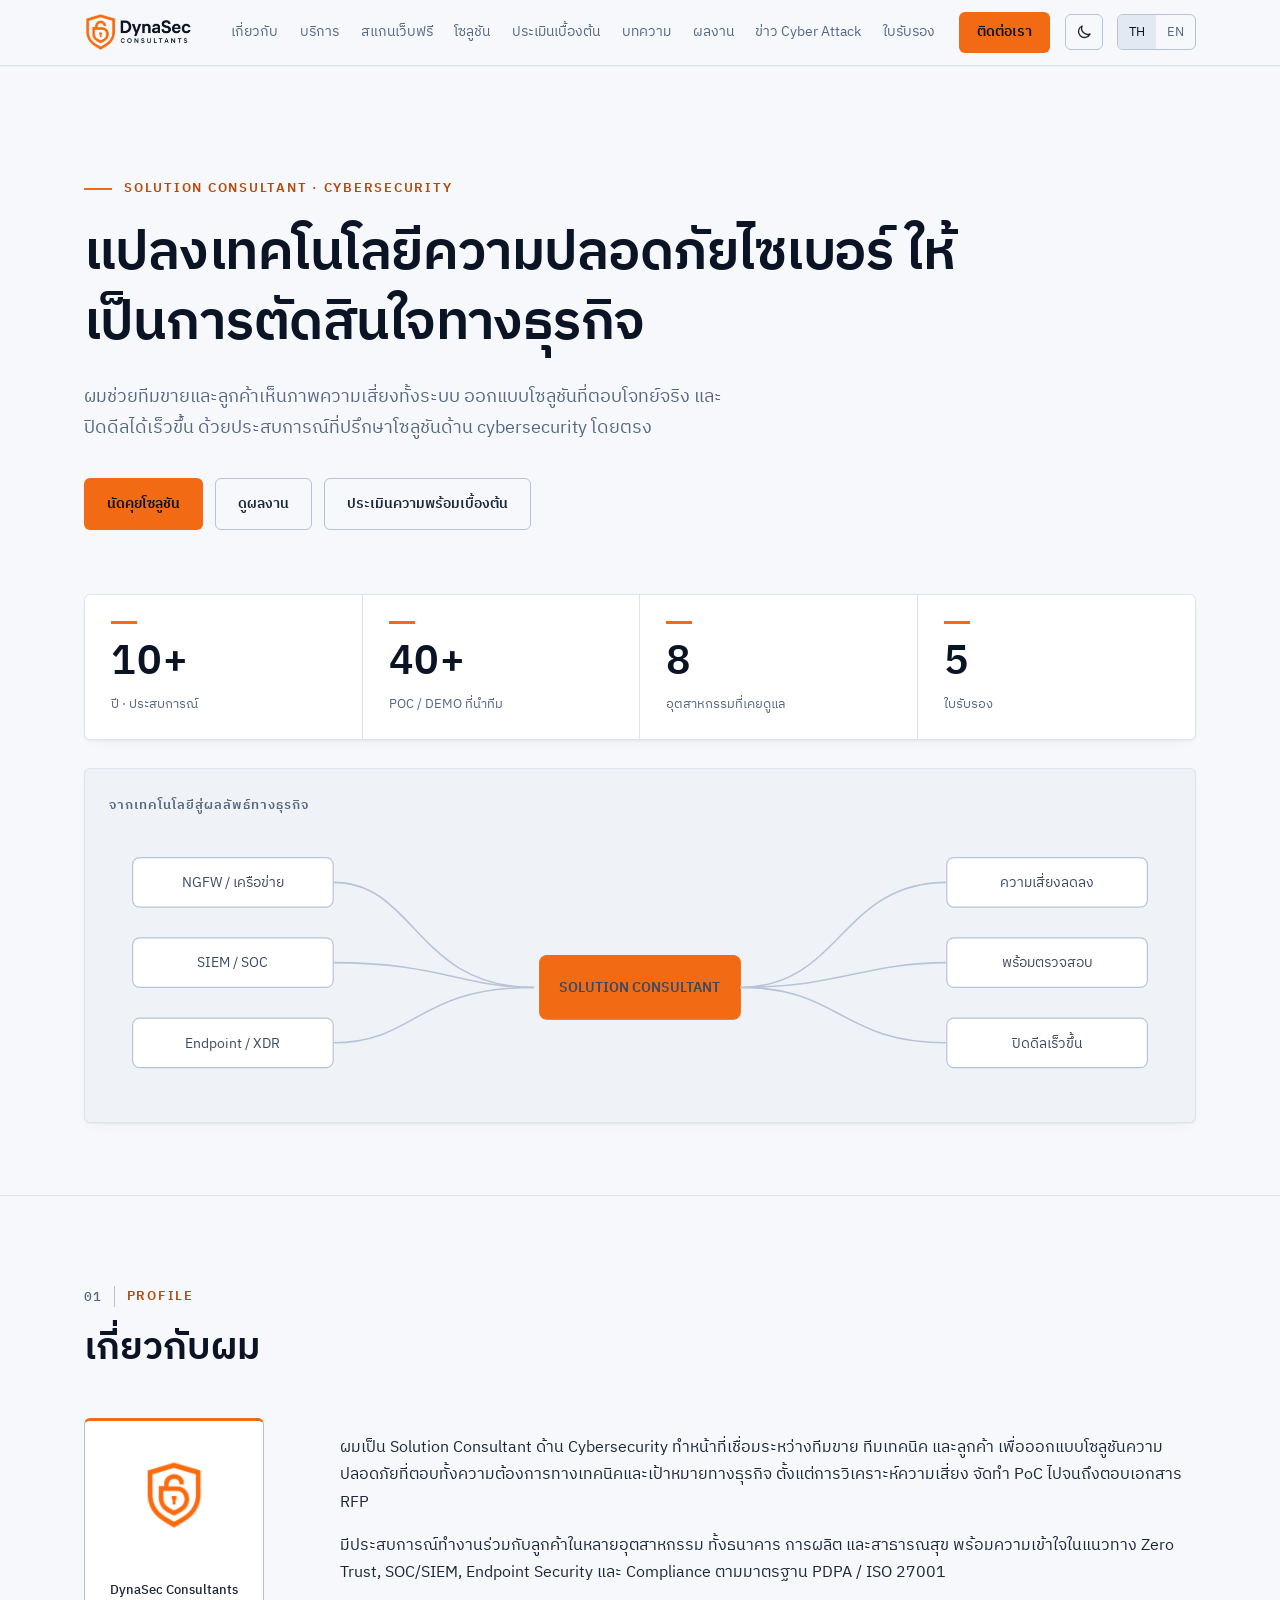
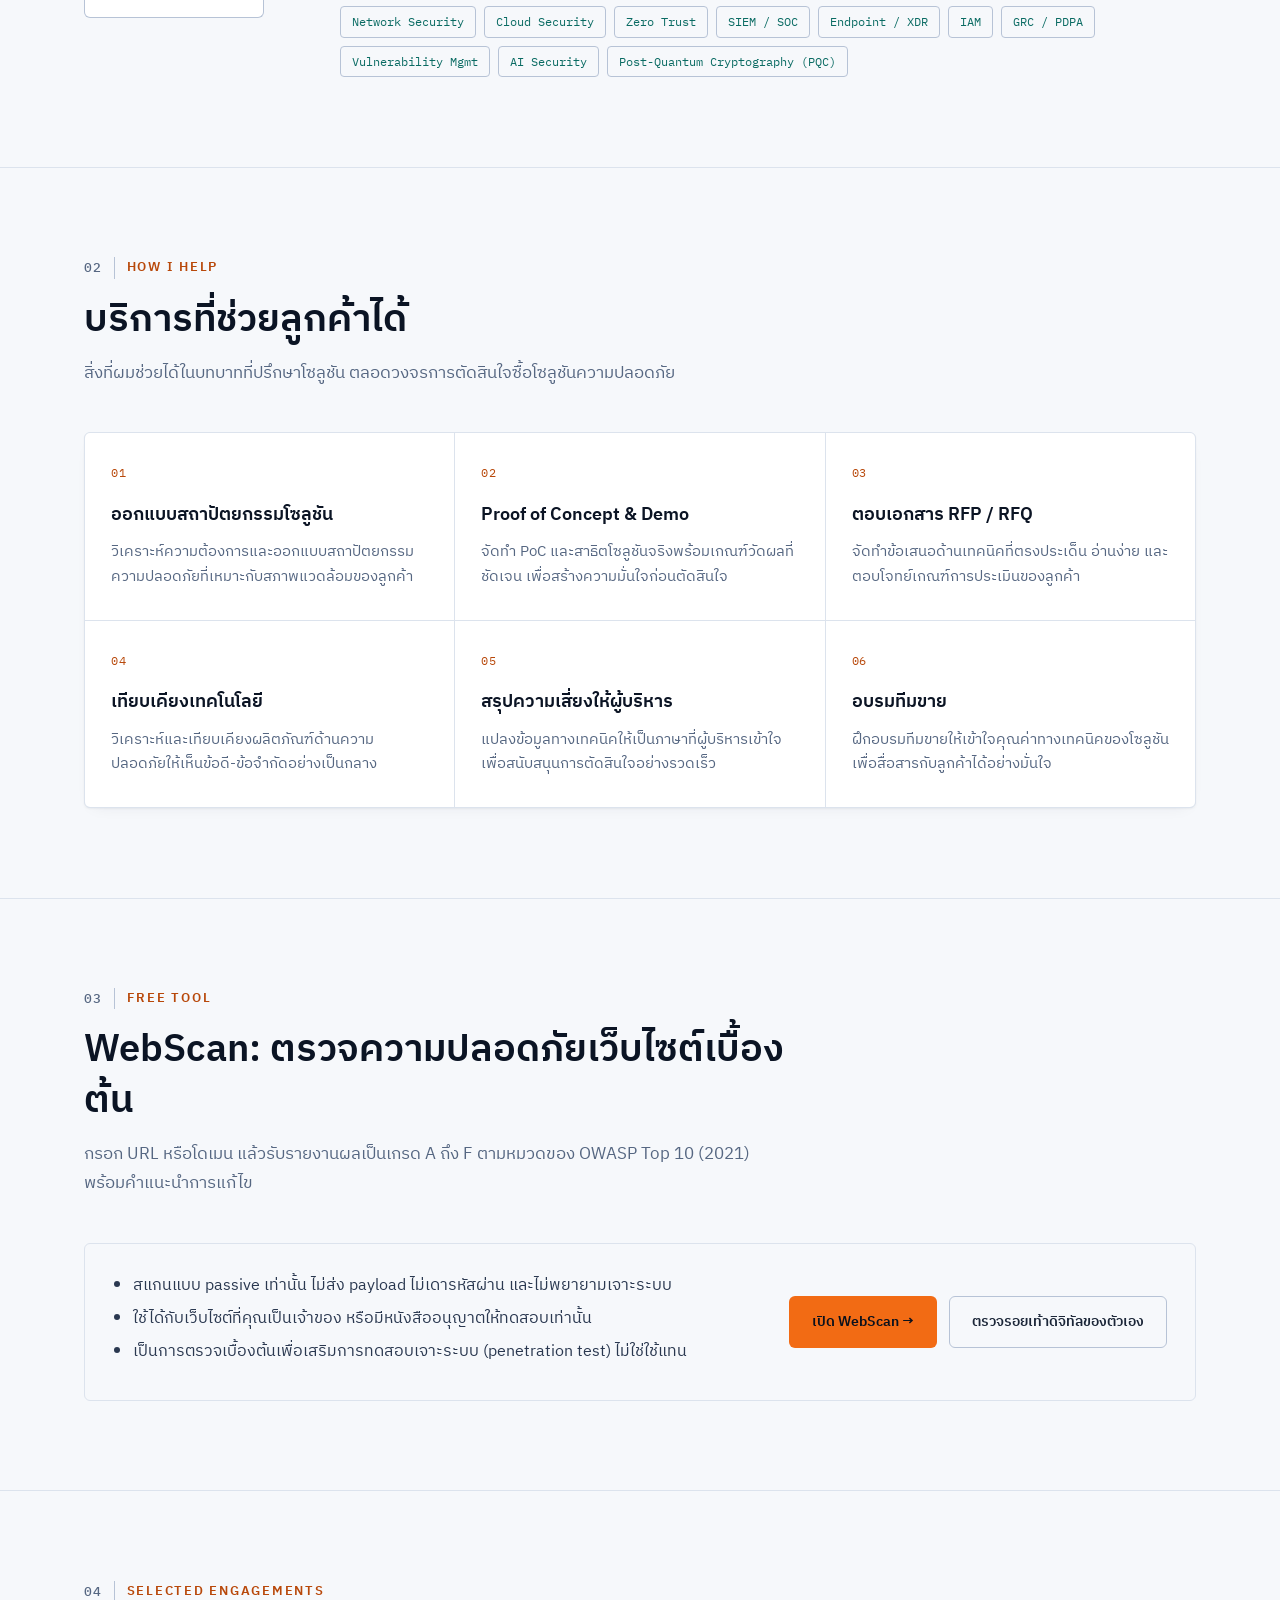
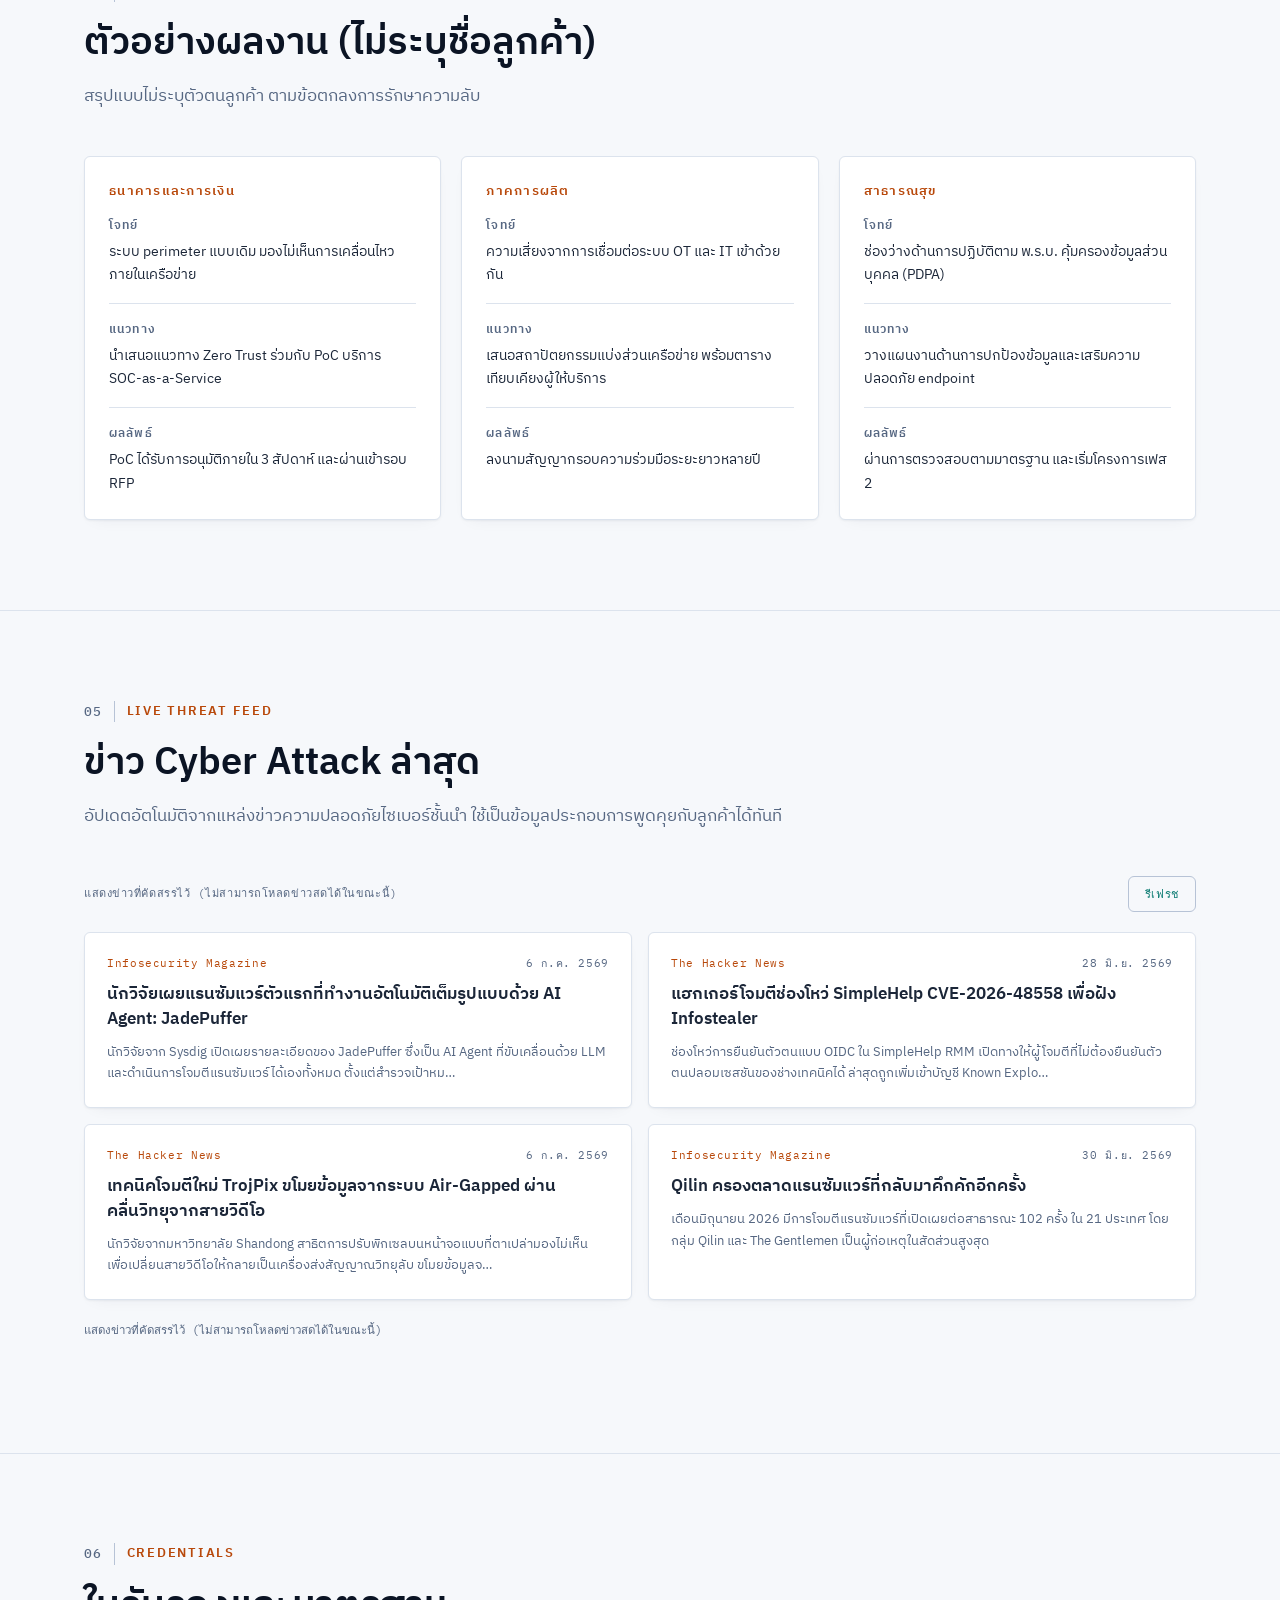
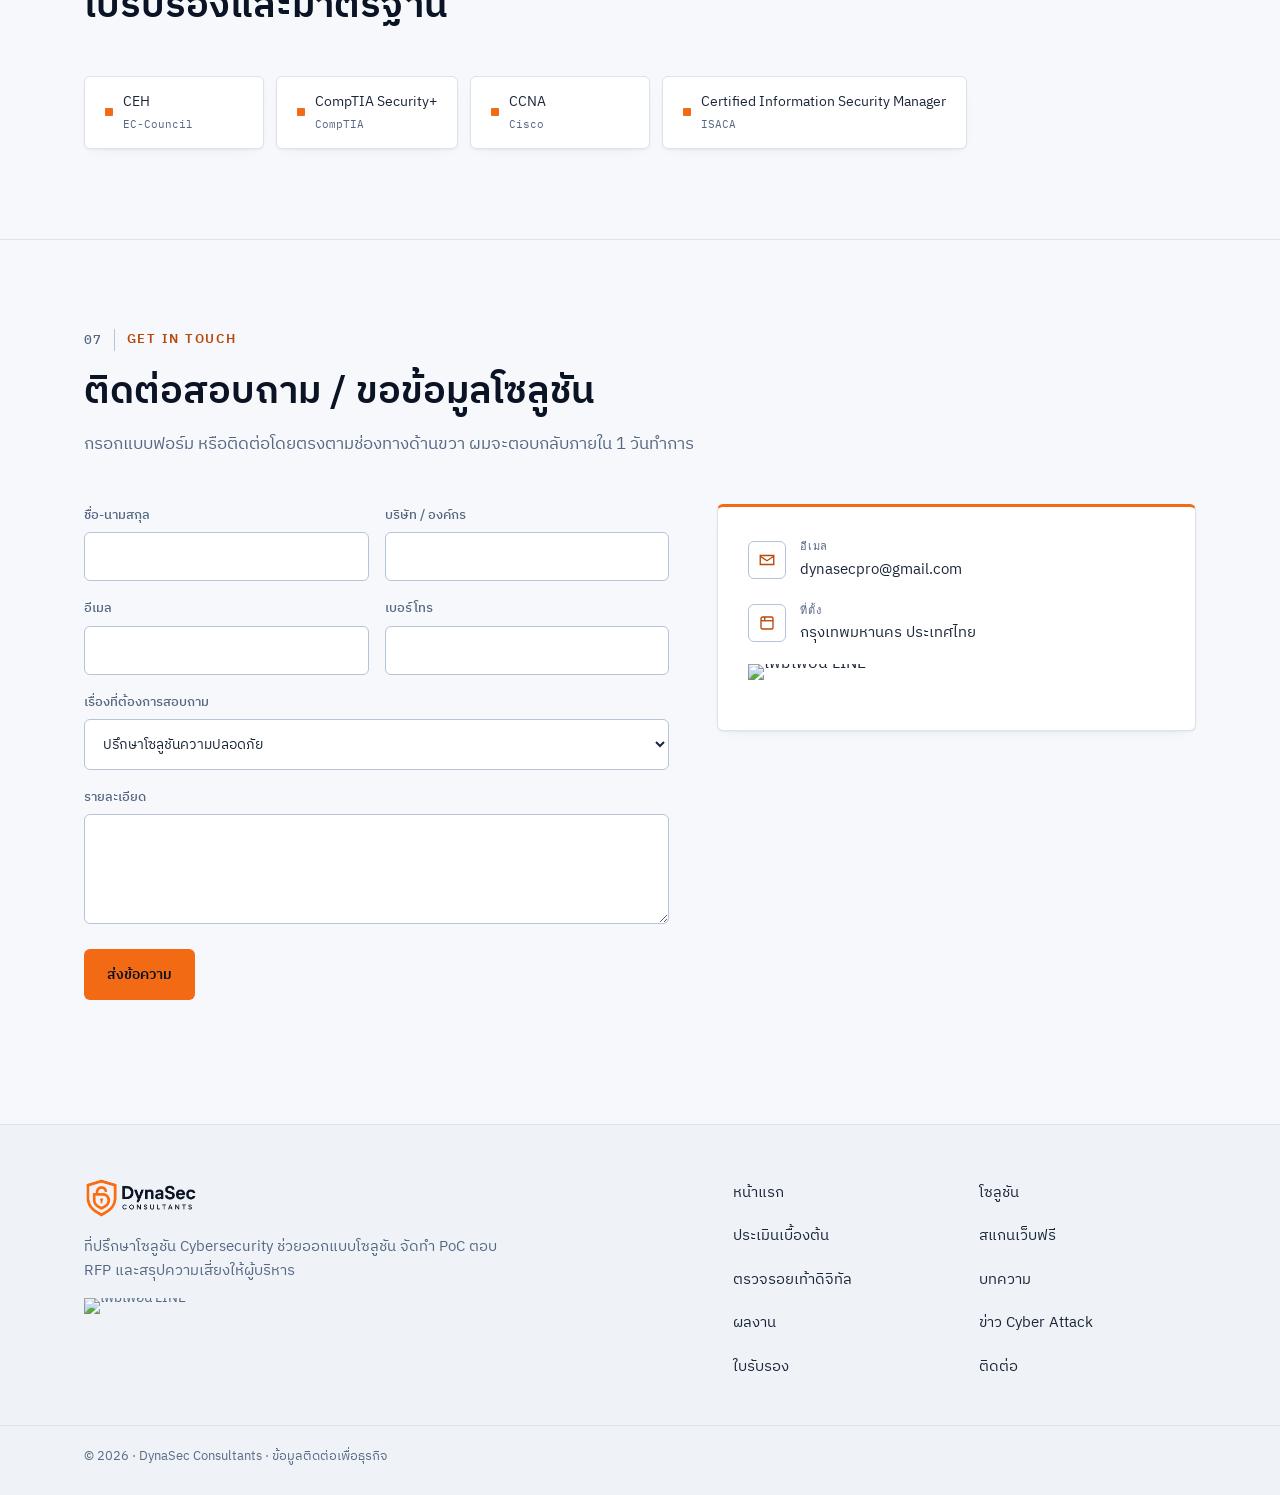
==== commit e95154f1: "Update experience figure to 10+ years Co-Authored-By: Claude Sonnet 5.5 <noreply@anthropic.com>" ====
--- a/index.html
+++ b/index.html
@@ -345,7 +345,7 @@
     </div>
 
     <div class="readout">
-      <div class="cell"><div class="val mono">6+</div><div class="lbl" data-i18n="stat1">YEARS · EXPERIENCE</div></div>
+      <div class="cell"><div class="val mono">10+</div><div class="lbl" data-i18n="stat1">YEARS · EXPERIENCE</div></div>
       <div class="cell"><div class="val mono">40+</div><div class="lbl" data-i18n="stat2">POC / DEMO LED</div></div>
       <div class="cell"><div class="val mono">8</div><div class="lbl" data-i18n="stat3">INDUSTRIES COVERED</div></div>
       <div class="cell"><div class="val mono">5</div><div class="lbl" data-i18n="stat4">CERTIFICATIONS</div></div>
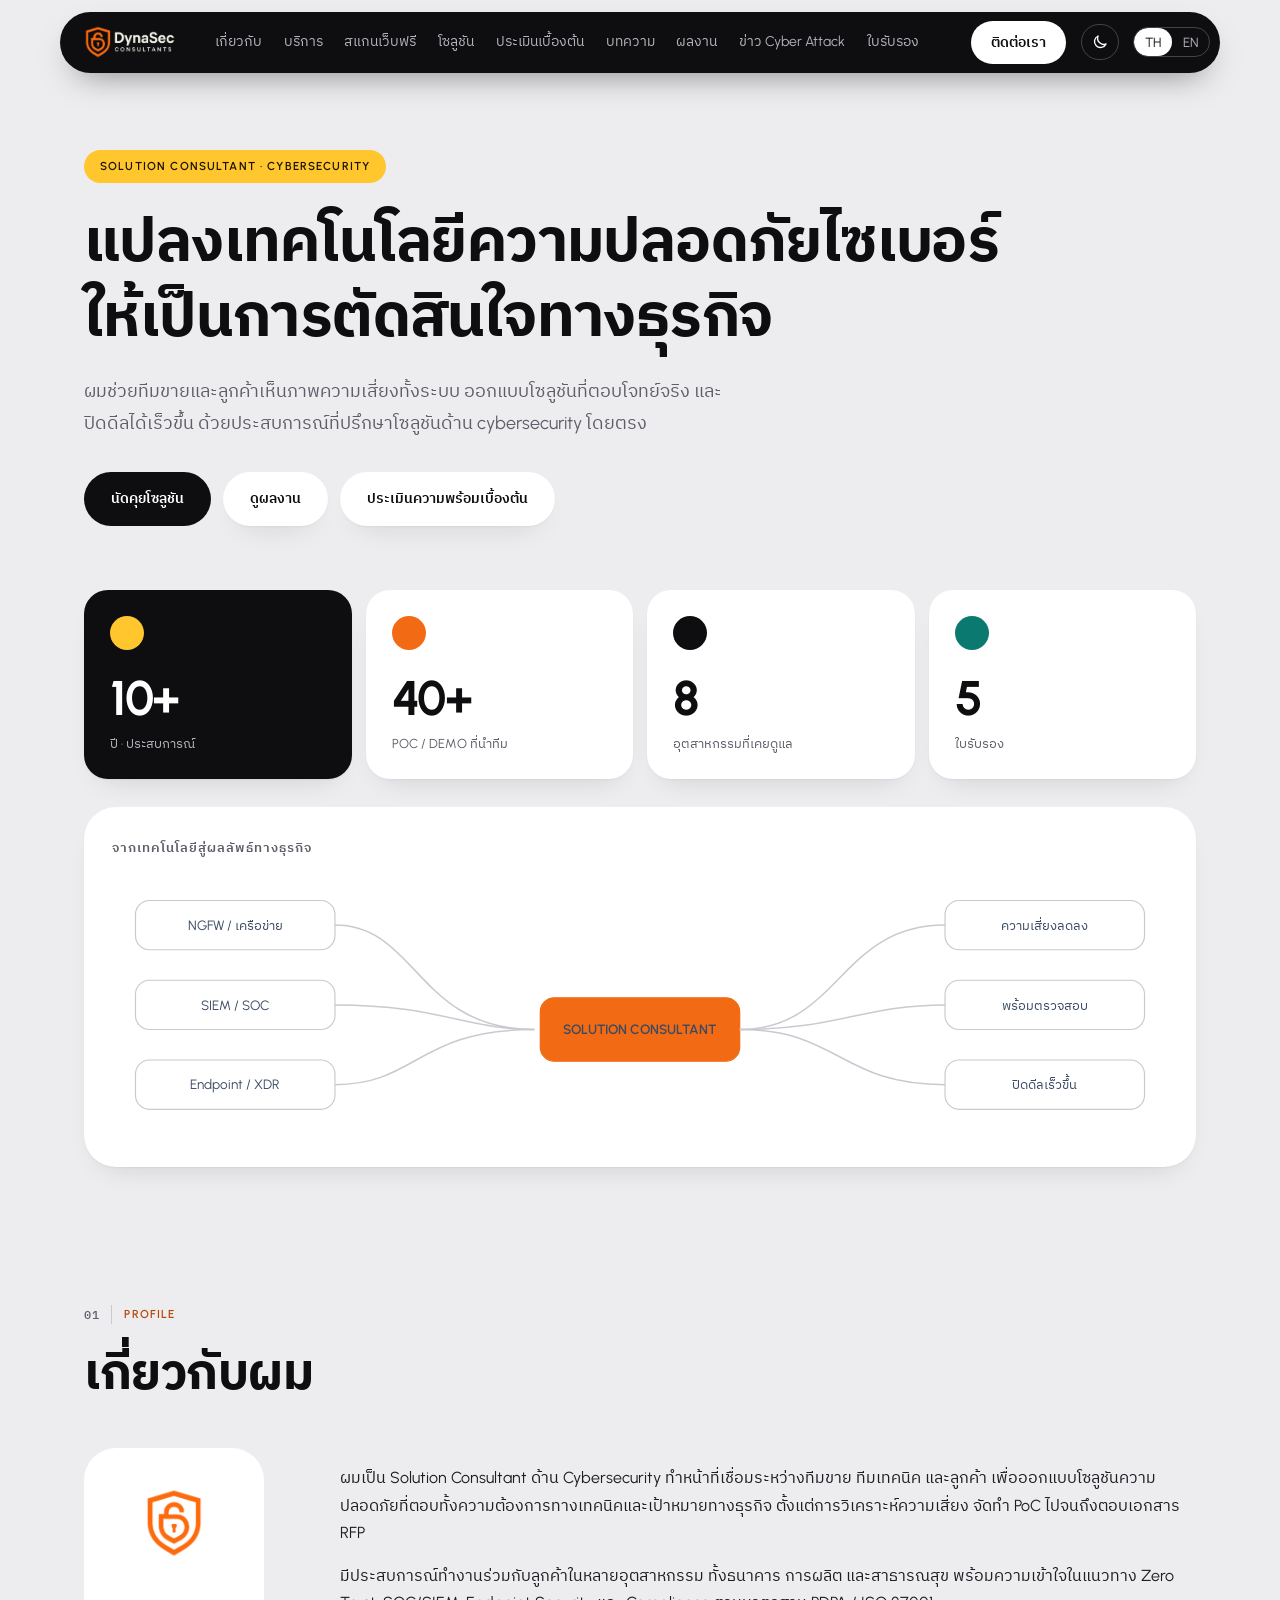
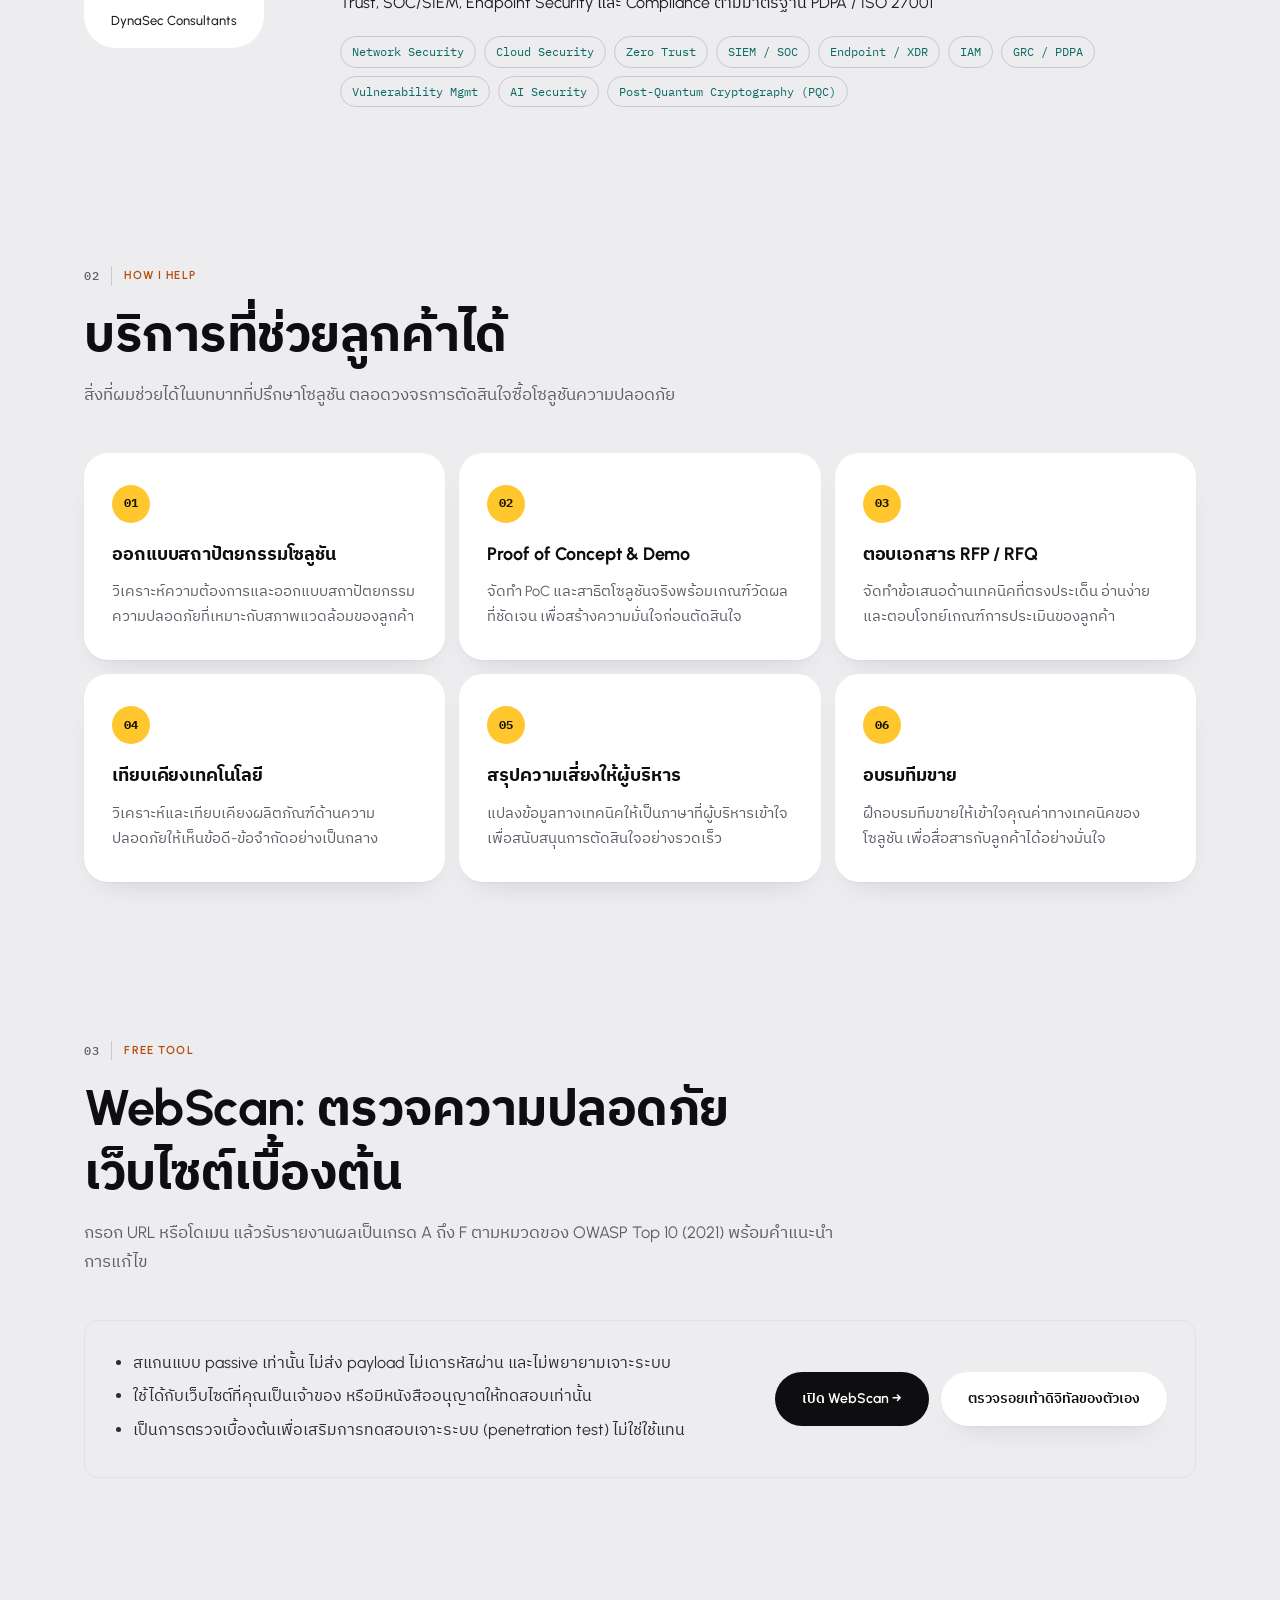
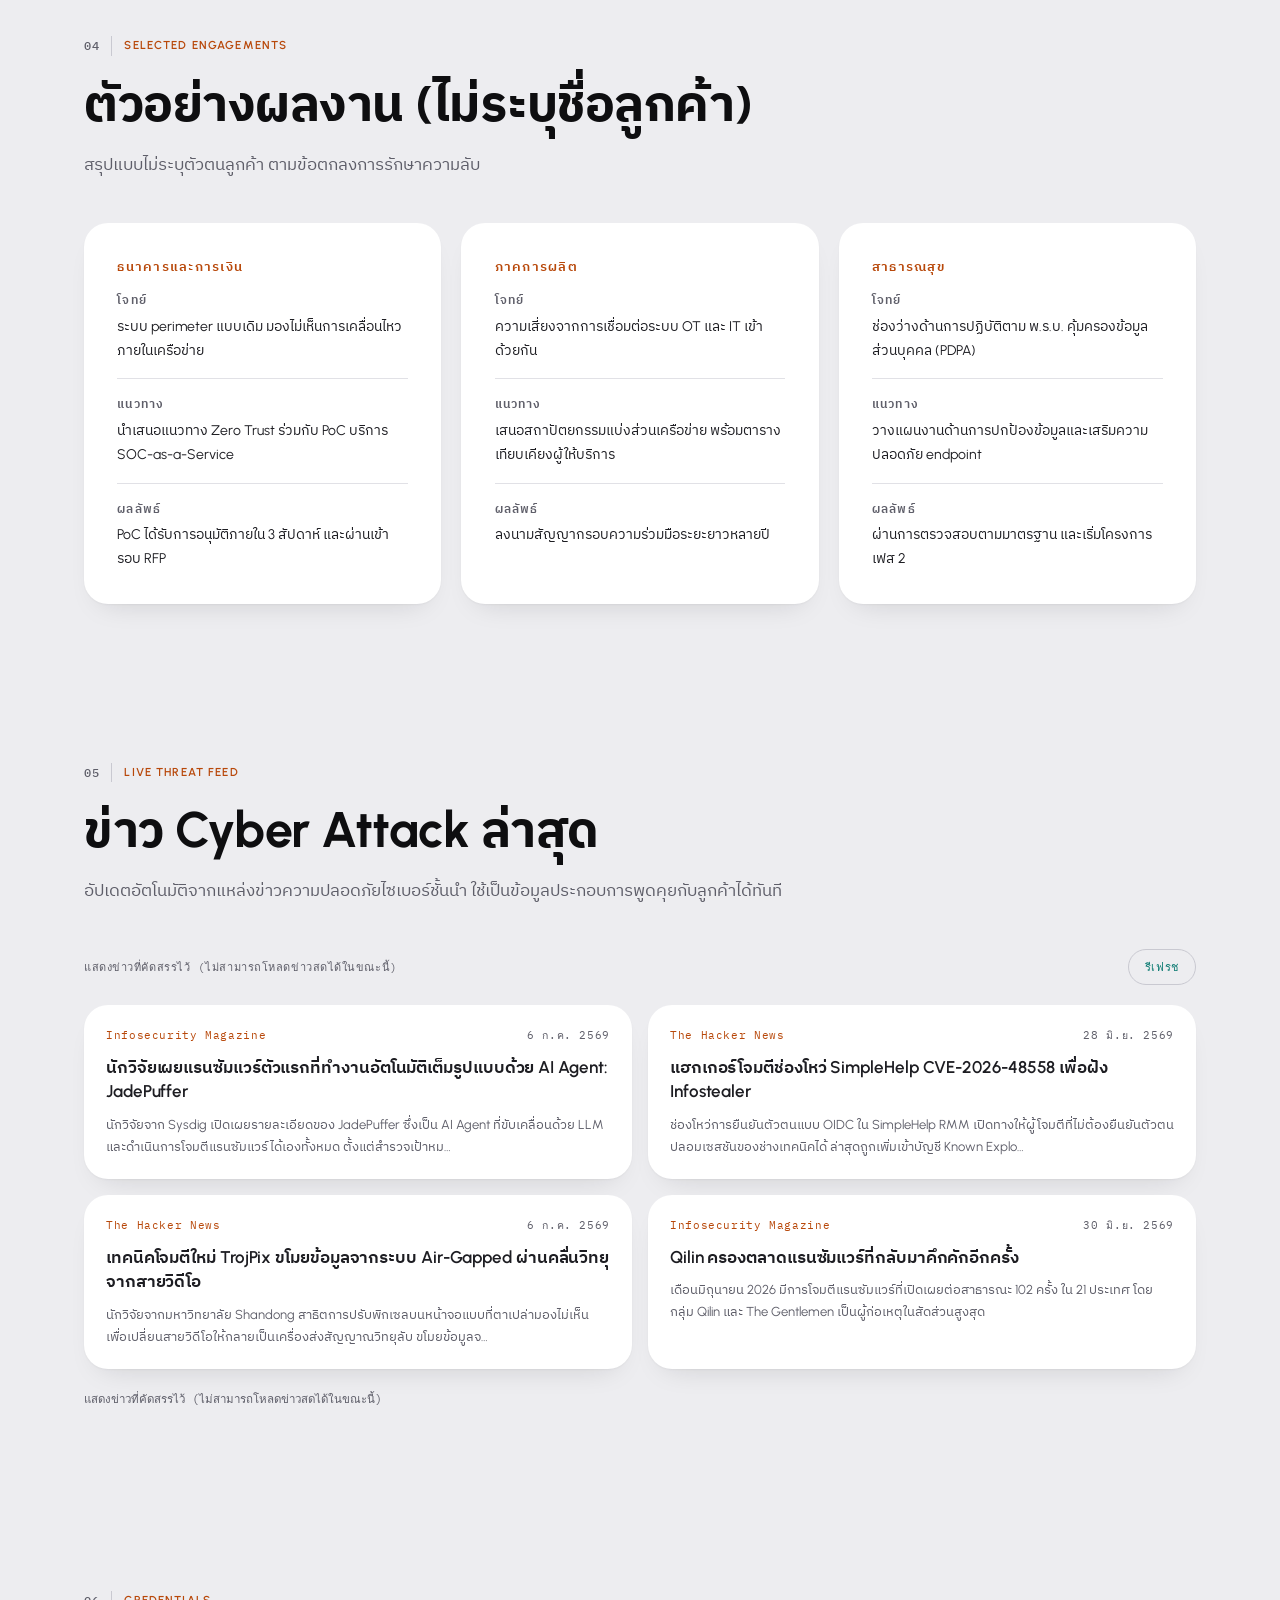
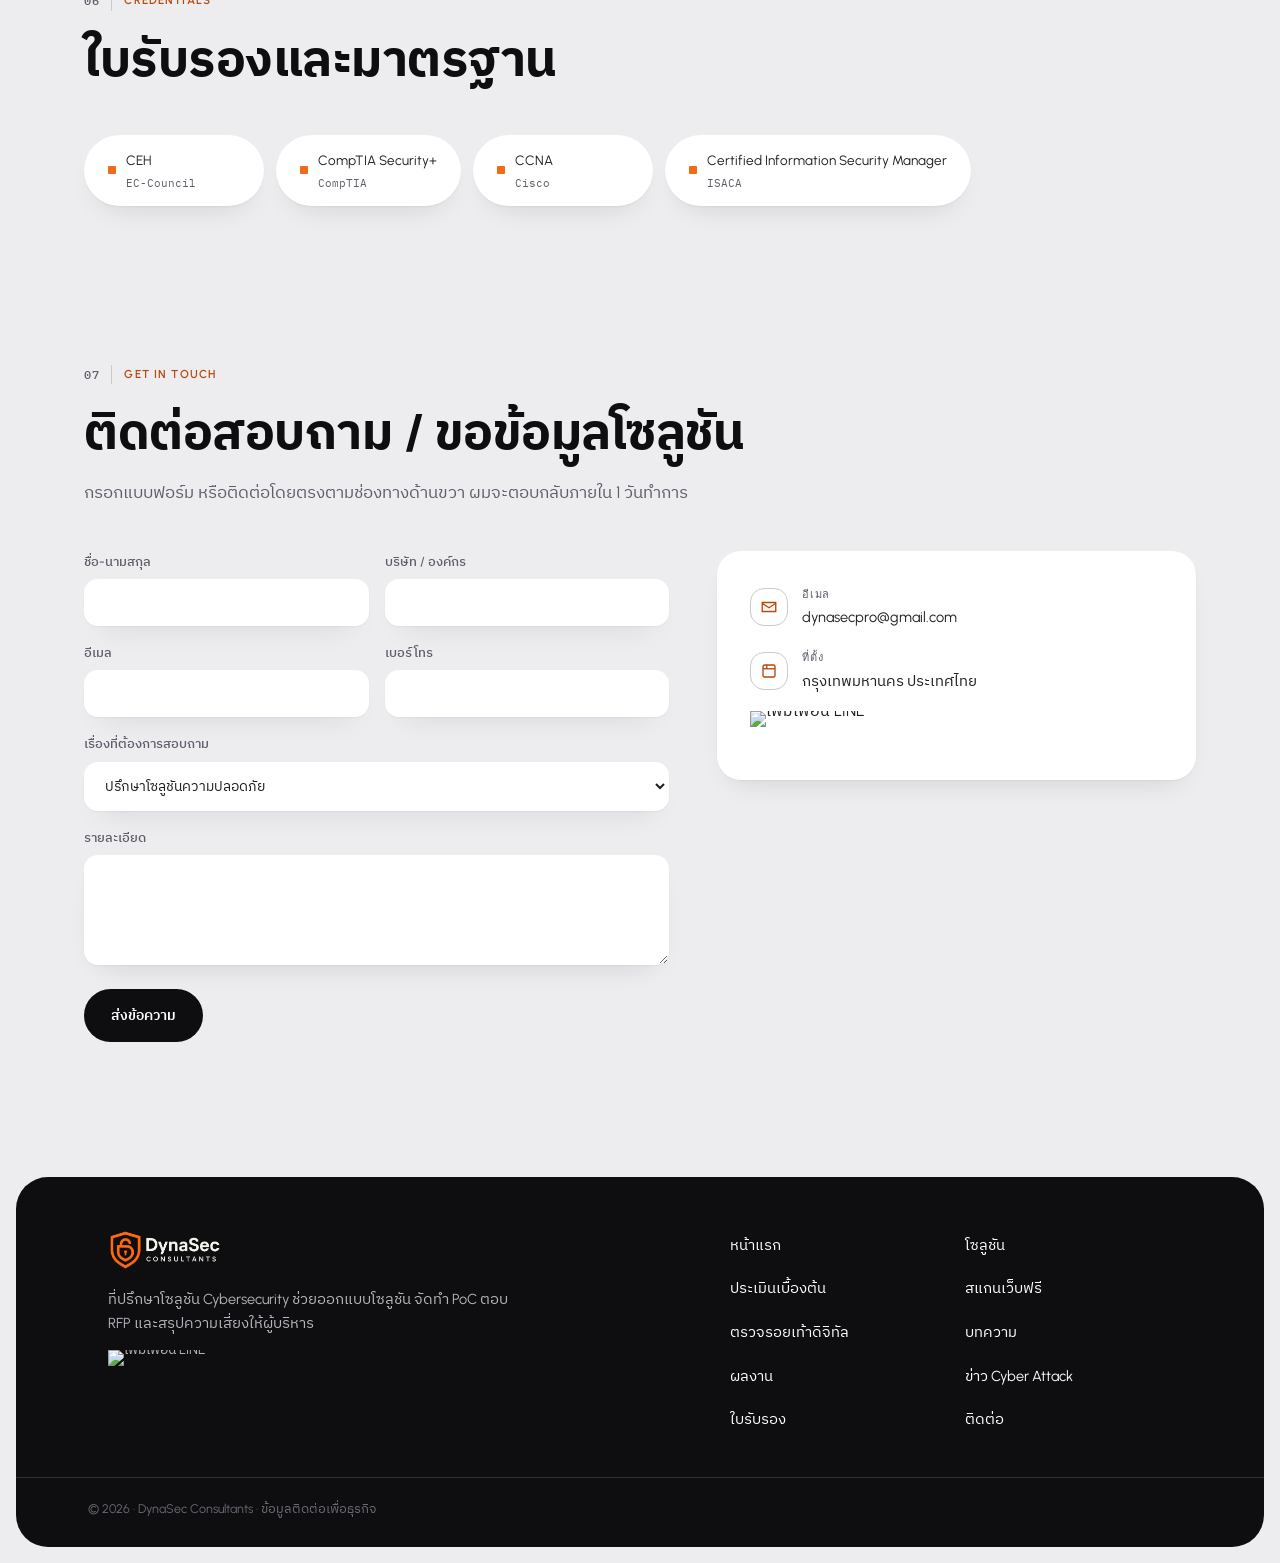
==== commit bd0863fd: "Redesign: Ramos-inspired rounded bento layer, capsule nav, Urbanist font Co-Authored-By: Claude Sonn" ====
--- a/index.html
+++ b/index.html
@@ -23,7 +23,7 @@
 <link rel="apple-touch-icon" href="/apple-touch-icon.png">
 <link rel="preconnect" href="https://fonts.googleapis.com">
 <link rel="preconnect" href="https://fonts.gstatic.com" crossorigin>
-<link href="https://fonts.googleapis.com/css2?family=IBM+Plex+Sans+Thai:wght@400;500;600&family=IBM+Plex+Sans:wght@400;500;600&family=IBM+Plex+Mono:wght@400;500&display=swap" rel="stylesheet">
+<link href="https://fonts.googleapis.com/css2?family=Urbanist:wght@500;600;700;800&family=IBM+Plex+Sans+Thai:wght@400;500;600&family=IBM+Plex+Sans:wght@400;500;600&family=IBM+Plex+Mono:wght@400;500&display=swap" rel="stylesheet">
 <style>
   :root{
     --bg:#0B1220;
--- a/assets/modern.css
+++ b/assets/modern.css
@@ -498,4 +498,170 @@
   .theme-toggle .ico-moon{display:none;}
   html[data-theme="light"] .theme-toggle .ico-sun{display:none;}
   html[data-theme="light"] .theme-toggle .ico-moon{display:block;}
+
+  /* =====================================================================
+     v3 "Ramos-inspired" layer: softer, rounder, bento-style.
+     Reference: dribbble.com/shots/23402072 (Outcrowd, Ramos analytics).
+     Adopted: neutral grey canvas, large radii, black capsule nav with white CTA,
+     white soft-shadow cards, one black feature card, bold geometric headings.
+     Kept: DynaSec orange as the single accent. Tokens only, no new literals in rules.
+     ===================================================================== */
+  :root,html[data-theme="dark"],html[data-theme="light"]{
+    --radius:14px;--radius-lg:24px;--radius-xl:32px;--pill:999px;
+    --sans:'Urbanist','IBM Plex Sans Thai','IBM Plex Sans','Noto Sans Thai',system-ui,sans-serif;
+    --ink:#0E0E10;--on-ink:#FFFFFF;--on-ink-muted:#B4B4BC;
+    --sun:#FFC62E;--on-sun:#1A1400;
+  }
+  html[data-theme="light"]{
+    --bg:#EDEDF0;--panel:#FFFFFF;--panel-2:#F6F6F8;--panel-hover:#FFFFFF;
+    --line:#E1E1E6;--line-strong:#C9C9D1;
+    --text:#1D1D22;--strong:#0E0E10;--prose:#2B2B33;--muted:#5E5E69;--faint:#6A6A75;
+    --card-shadow:0 1px 2px rgba(20,20,30,.04),0 14px 30px -18px rgba(20,20,30,.18);
+    --header-bg:transparent;
+  }
+  html[data-theme="dark"],:root{--header-bg:transparent;--card-shadow:none;}
+  html[data-theme="dark"]{
+    --bg:#08090D;--panel:#121319;--panel-2:#0D0E13;--panel-hover:#17181F;
+    --line:#23242D;--line-strong:#3A3B47;
+    --ink:#1B1C25;
+  }
+  body{letter-spacing:0;}
+  h1,h2,h3,.display{font-weight:700;letter-spacing:-.03em;}
+  html[lang="th"] h1,html[lang="th"] h2,html[lang="th"] h3{letter-spacing:-.005em;}
+
+  /* floating capsule navigation */
+  header{position:sticky;top:0;z-index:50;border-bottom:none;background:transparent;box-shadow:none !important;padding:12px 16px 0;pointer-events:none;}
+  html[data-theme="light"] header{box-shadow:none;}
+  .nav{
+    pointer-events:auto;max-width:var(--maxw);margin:0 auto;
+    background:var(--ink);color:var(--on-ink);border-radius:var(--pill);
+    padding:9px 10px 9px 24px;box-shadow:0 14px 34px -16px rgba(0,0,0,.55);
+  }
+  html[data-theme="light"] .brand .logo-on-dark{display:block;}
+  html[data-theme="light"] .brand .logo-on-light{display:none;}
+  .brand img{height:34px;}
+  nav.links a{color:var(--on-ink-muted);}
+  nav.links a:hover,nav.links a.current{color:var(--on-ink);}
+  nav.links a::after{bottom:2px;}
+  .lang-toggle,.theme-toggle,.menu-toggle{border-color:rgba(255,255,255,.22);border-radius:var(--pill);color:var(--on-ink);}
+  .lang-toggle button,.lang-toggle a{color:var(--on-ink-muted);border-radius:var(--pill);}
+  .lang-toggle button.active,.lang-toggle a.active{background:var(--on-ink);color:var(--ink);}
+  .lang-toggle button:hover,.lang-toggle a:hover{color:var(--on-ink);}
+  .lang-toggle button.active:hover,.lang-toggle a.active:hover{color:var(--ink);}
+  .theme-toggle:hover{background:rgba(255,255,255,.12);border-color:var(--on-ink);}
+  .menu-toggle span{background:var(--on-ink);}
+  .nav-cta{background:var(--on-ink);color:var(--ink);border-radius:var(--pill);padding:10px 20px;}
+  .nav-cta:hover{background:var(--sun);color:var(--on-sun);}
+  @media (max-width:1240px){
+    nav.links{background:var(--ink);border:1px solid rgba(255,255,255,.12);border-radius:var(--radius-lg);margin-top:8px;top:100%;left:8px;right:8px;}
+    nav.links a{border-bottom-color:rgba(255,255,255,.1);}
+  }
+  section,.hero{border-bottom:none;}
+
+  /* buttons: pills */
+  .btn{border-radius:var(--pill);padding:14px 26px;}
+  .btn-primary{background:var(--ink);color:var(--on-ink);}
+  .btn-primary:hover{background:var(--brand);color:var(--on-brand);}
+  html[data-theme="dark"] .btn-primary{background:var(--on-ink);color:var(--ink);}
+  html[data-theme="dark"] .btn-primary:hover{background:var(--brand);color:var(--on-brand);}
+  .btn-ghost{background:var(--panel);border-color:transparent;box-shadow:var(--card-shadow);color:var(--strong);}
+  .btn-ghost:hover{background:var(--panel);border-color:var(--strong);}
+  .eyebrow{display:inline-flex;padding:7px 16px;border-radius:var(--pill);background:var(--sun);color:var(--on-sun);letter-spacing:.1em;font-size:11.5px;}
+  .eyebrow::before{display:none !important;}
+
+  /* hero: big headline on a rounded canvas */
+  .hero{padding:clamp(44px,6vw,80px) 0 clamp(36px,5vw,56px);}
+  .hero h1{font-size:clamp(36px,5.6vw,72px);line-height:1.05;letter-spacing:-.04em;max-width:980px;}
+  html[lang="th"] .hero h1{font-size:clamp(32px,4.8vw,60px);line-height:1.25;letter-spacing:-.01em;}
+  .hero p.sub{color:var(--muted);}
+
+  /* stats as bento tiles; first tile black */
+  .readout{
+    display:grid;gap:14px;border:none;border-radius:0;background:none;overflow:visible;box-shadow:none;
+    grid-template-columns:repeat(4,minmax(0,1fr));
+  }
+  .readout .cell,.readout .cell:last-child{
+    border:none;border-radius:var(--radius-lg);background:var(--panel);box-shadow:var(--card-shadow);padding:26px 26px 24px;
+  }
+  .readout .cell::before{width:34px;height:34px;border-radius:50%;background:var(--sun);margin-bottom:22px;}
+  .readout .cell:first-child{background:var(--ink);}
+  .readout .cell:first-child .val{color:var(--on-ink);}
+  .readout .cell:first-child .lbl{color:var(--on-ink-muted);}
+  .readout .cell:nth-child(2)::before{background:var(--brand);}
+  .readout .cell:nth-child(3)::before{background:var(--ink);}
+  html[data-theme="dark"] .readout .cell:nth-child(3)::before{background:var(--on-ink);}
+  .readout .cell:nth-child(4)::before{background:var(--teal);}
+  .readout .cell .val{font-size:clamp(34px,3.8vw,52px);font-weight:700;letter-spacing:-.03em;}
+  @media (max-width:900px){.readout{grid-template-columns:repeat(2,minmax(0,1fr));}.readout .cell:nth-child(2){border:none;}.readout .cell:nth-child(-n+2){border:none;}}
+
+  .diagram{border-radius:var(--radius-xl);background:var(--panel);border:none;box-shadow:var(--card-shadow);padding:30px 28px;}
+  .node-box{rx:12;}
+
+  /* sections and headings */
+  section{padding:clamp(48px,6vw,80px) 0;}
+  .section-head{max-width:760px;}
+  .section-head h2{font-size:clamp(30px,4vw,50px);line-height:1.1;letter-spacing:-.035em;}
+  html[lang="th"] .section-head h2{line-height:1.28;letter-spacing:-.01em;}
+  .section-head .eyebrow{background:none;color:var(--amber);padding:0;border-radius:0;}
+  .section-head .eyebrow::before{display:inline !important;}
+
+  /* cards */
+  .case-card,.latest-card,.news-card,.cert,.direct-box,.solution-card,.post-card,
+  .step3,.road-col,.cta-box,.tool-card,.res-head{
+    border:none;border-radius:var(--radius-lg);box-shadow:var(--card-shadow);
+  }
+  html[data-theme="dark"] .case-card,html[data-theme="dark"] .latest-card,html[data-theme="dark"] .news-card,
+  html[data-theme="dark"] .solution-card,html[data-theme="dark"] .post-card,html[data-theme="dark"] .direct-box,
+  html[data-theme="dark"] .cta-box,html[data-theme="dark"] .step3,html[data-theme="dark"] .road-col{border:1px solid var(--line);}
+  .case-card:hover,.latest-card:hover,.news-card:hover,.solution-card:hover,.post-card:hover{
+    background:var(--panel);transform:translateY(-3px);box-shadow:0 22px 40px -22px rgba(20,20,30,.28);
+  }
+  html[data-theme="dark"] .case-card:hover,html[data-theme="dark"] .latest-card:hover,html[data-theme="dark"] .news-card:hover,
+  html[data-theme="dark"] .solution-card:hover,html[data-theme="dark"] .post-card:hover{background:var(--panel-hover);box-shadow:none;}
+  .case-card,.solution-card,.post-card,.direct-box,.cta-box{padding:clamp(24px,2.6vw,34px);}
+  .direct-box{border-top:none;}
+  .cta-box{border-left:none;background:var(--ink);color:var(--on-ink);}
+  .cta-box h2,.cta-box h3{color:var(--on-ink);}
+  .cta-box p{color:var(--on-ink-muted);}
+  .cta-box:hover{background:var(--ink);border-left-color:transparent;}
+  .post-grid .post-card:first-child:not([hidden]){border-left:none;background:var(--ink);}
+  .post-grid .post-card:first-child:not([hidden]):hover{background:var(--ink);}
+  .post-grid .post-card:first-child:not([hidden]) h2{color:var(--on-ink);}
+  .post-grid .post-card:first-child:not([hidden]) p,.post-grid .post-card:first-child:not([hidden]) .post-meta{color:var(--on-ink-muted);}
+  .post-grid .post-card:first-child:not([hidden]) .read-more{color:var(--sun);}
+  .post-card:hover h2{text-decoration:none;}
+
+  /* services grid becomes separate rounded tiles */
+  .services-grid{gap:14px;border:none;border-radius:0;background:none;overflow:visible;box-shadow:none;}
+  .service{border-radius:var(--radius-lg);box-shadow:var(--card-shadow);padding:32px 28px;}
+  html[data-theme="dark"] .service{border:1px solid var(--line);}
+  .service:hover{background:var(--panel);transform:translateY(-3px);}
+  html[data-theme="dark"] .service:hover{background:var(--panel-hover);}
+  .service .idx{display:inline-grid;place-items:center;width:38px;height:38px;border-radius:50%;background:var(--sun);color:var(--on-sun);font-weight:700;letter-spacing:0;}
+
+  /* chips, tags, inputs */
+  .tag,.tool-chip,.badge,.chip,.domain-list li{border-radius:var(--pill);}
+  .chip.active{background:var(--ink);border-color:var(--ink);color:var(--on-ink);}
+  html[data-theme="dark"] .chip.active{background:var(--on-ink);border-color:var(--on-ink);color:var(--ink);}
+  .news-page-btn.active{background:var(--ink);border-color:var(--ink);color:var(--on-ink);}
+  html[data-theme="dark"] .news-page-btn.active{background:var(--on-ink);border-color:var(--on-ink);color:var(--ink);}
+  input,select,textarea{border-radius:var(--radius);border-color:transparent;background:var(--panel);box-shadow:var(--card-shadow);padding:14px 16px;}
+  html[data-theme="dark"] input,html[data-theme="dark"] select,html[data-theme="dark"] textarea{border-color:var(--line-strong);}
+  .search-box input{border-radius:var(--pill);padding-left:46px;}
+  .news-refresh,.news-page-btn,.share button{border-radius:var(--pill);}
+  .cert{border-radius:var(--pill);padding:14px 24px;}
+  .avatar{border-radius:var(--radius-xl);border:none;border-top:none;}
+  .infographic{border-radius:var(--radius-xl);border:none;border-top:none;box-shadow:var(--card-shadow);background:var(--panel);}
+  .ig-node,.ig-pillar,.ig-col{border-radius:var(--radius);}
+  .article-body pre{border-radius:var(--radius-lg);border:none;}
+  .article-body h2{border-top:none;padding-top:0;}
+
+  /* footer: one large rounded block */
+  footer{margin:24px 16px 16px;border:none;border-radius:var(--radius-xl);background:var(--ink);color:var(--on-ink-muted);}
+  .foot-brand p,.foot-note{color:var(--on-ink-muted);border-top-color:rgba(255,255,255,.14);}
+  .foot-nav a{color:var(--on-ink);}
+  .foot-nav a:hover{color:var(--sun);border-bottom-color:var(--sun);}
+  footer .logo-on-light{display:none !important;}
+  footer .logo-on-dark{display:block !important;}
+  .foot-main,.foot-note{padding-left:clamp(24px,4vw,48px);padding-right:clamp(24px,4vw,48px);}
 }
